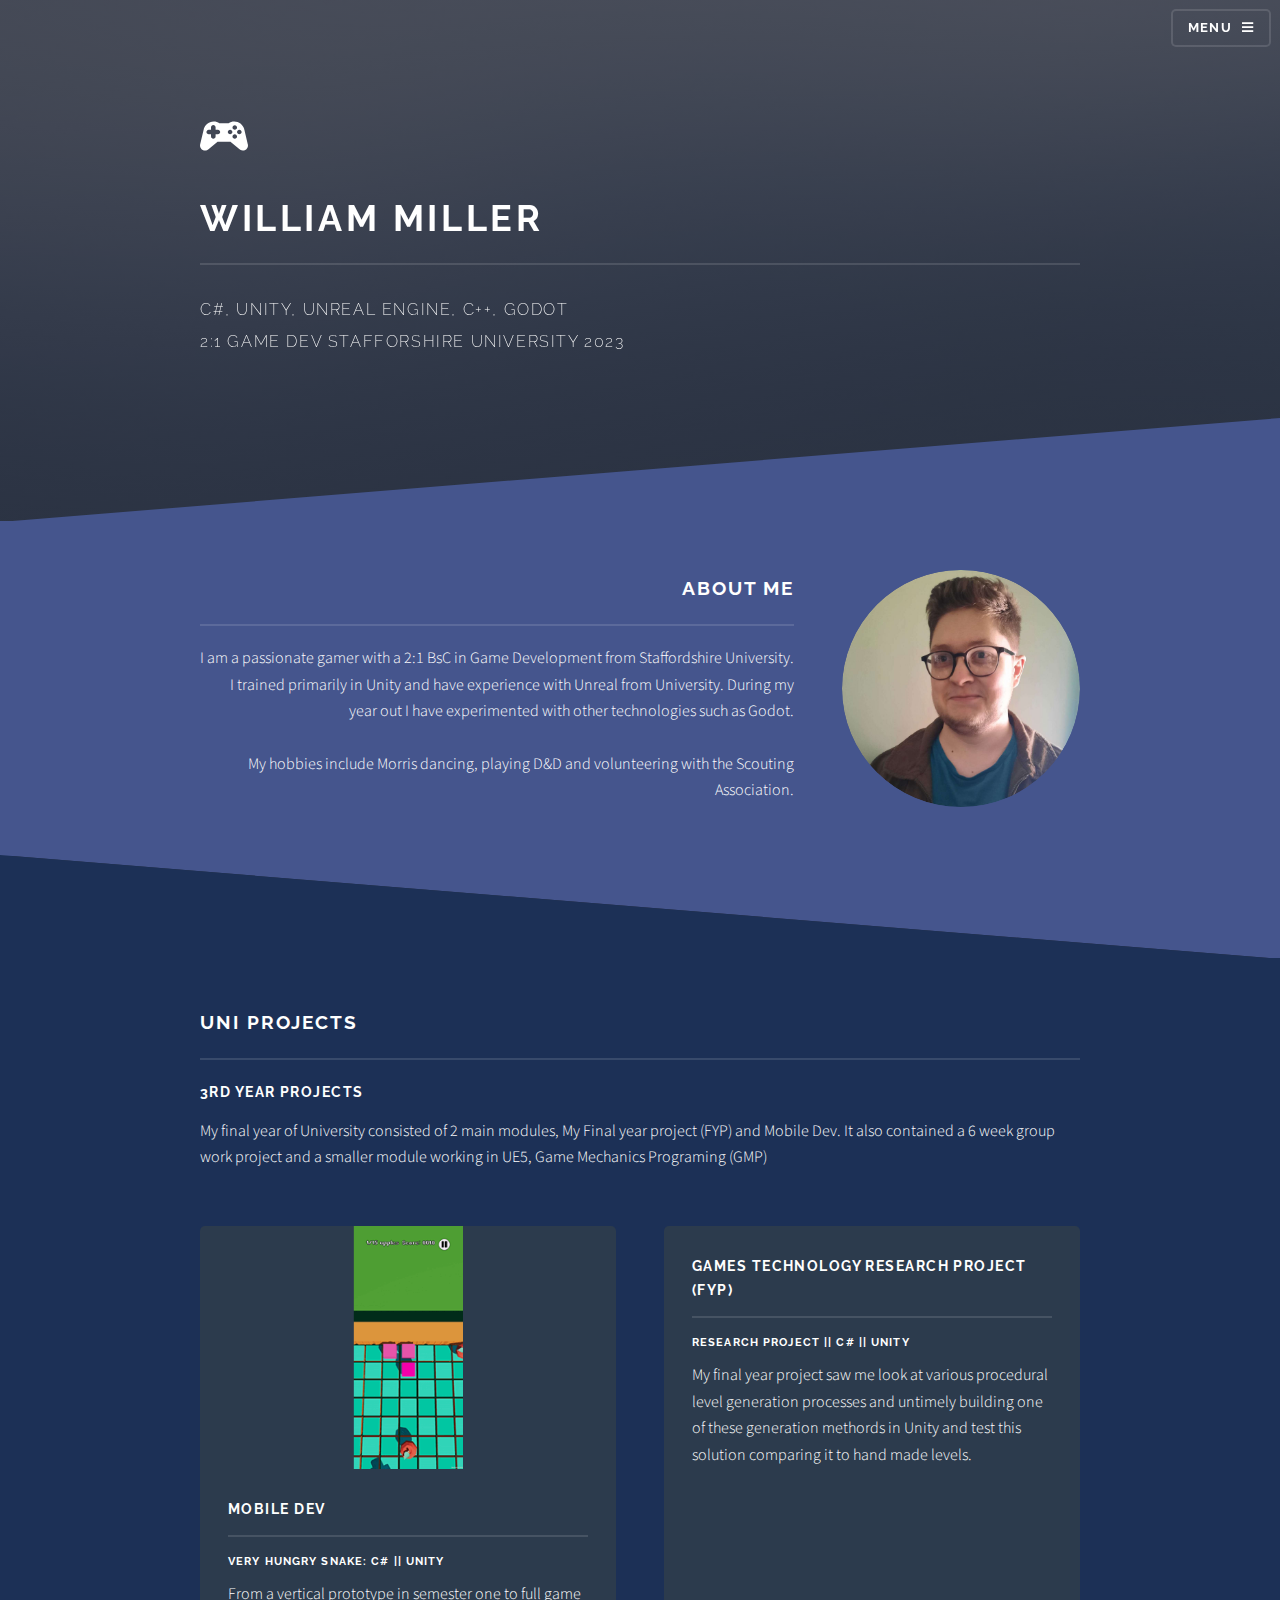
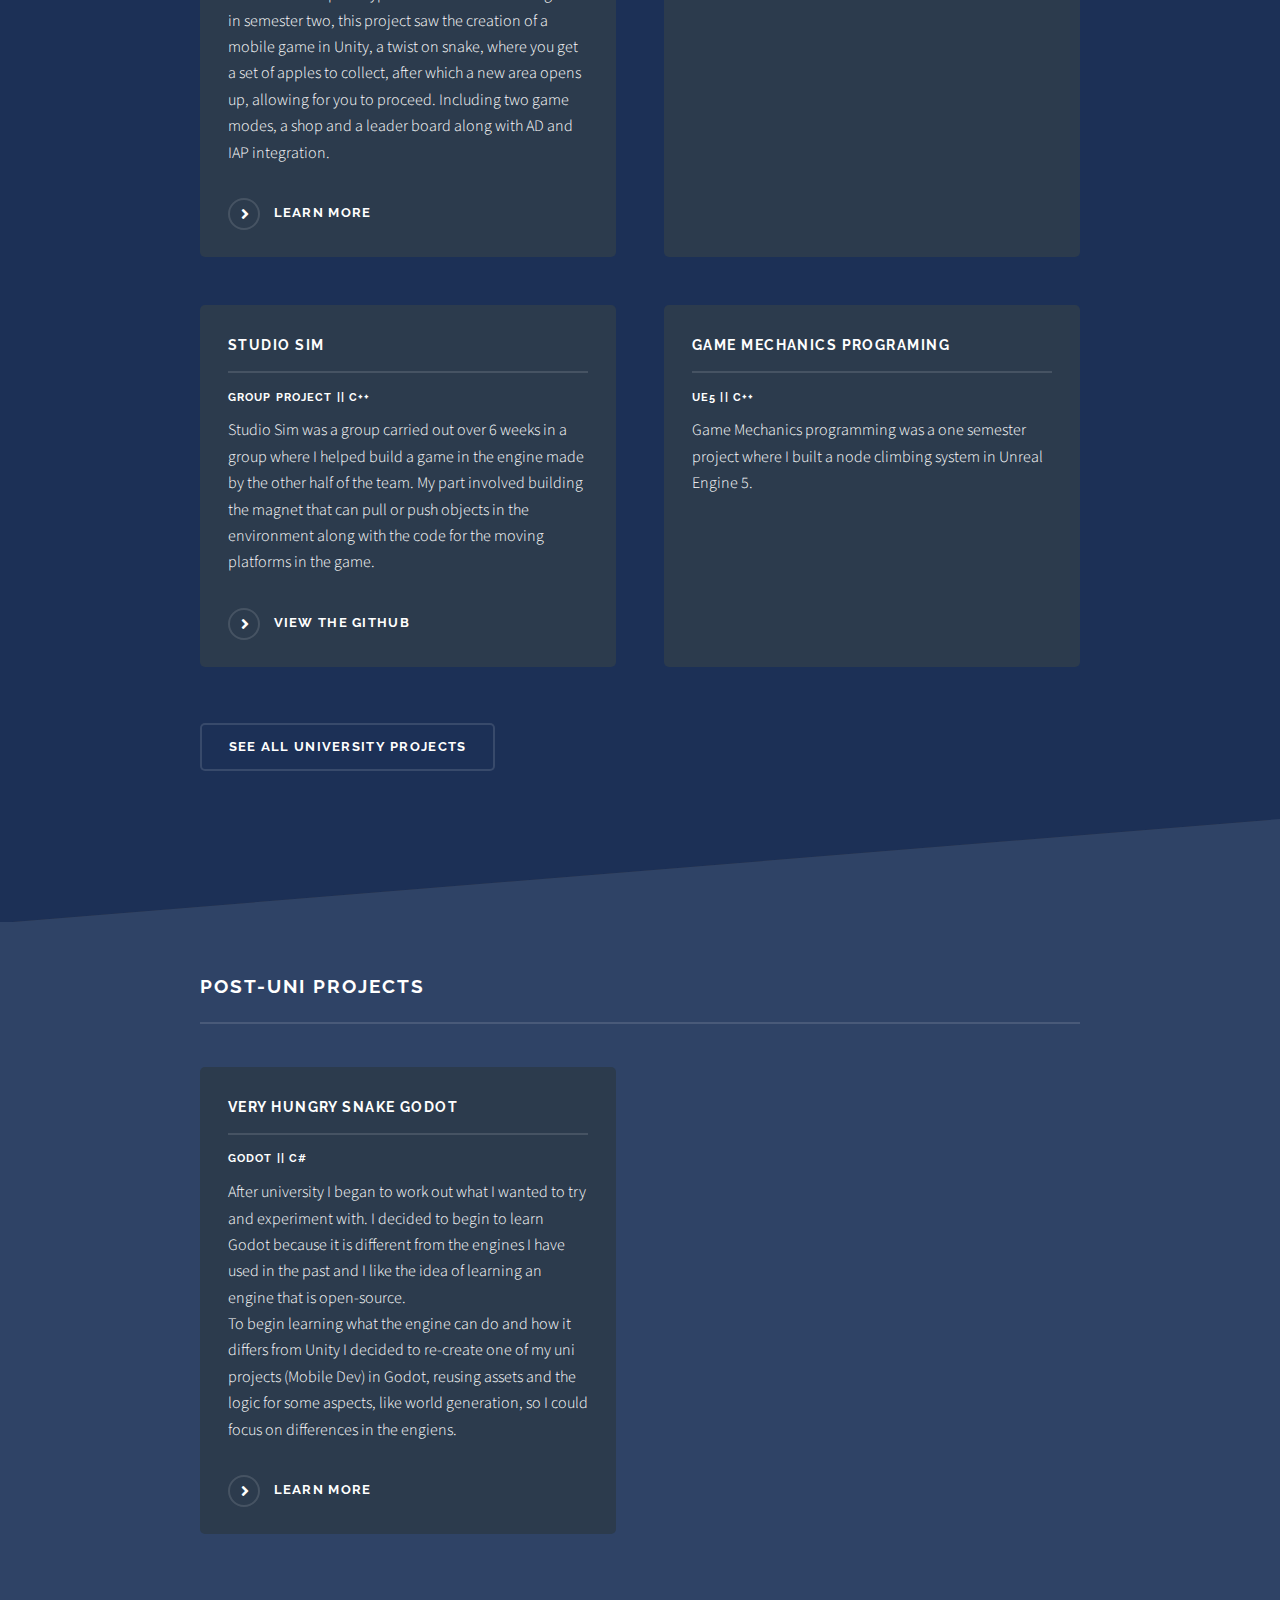
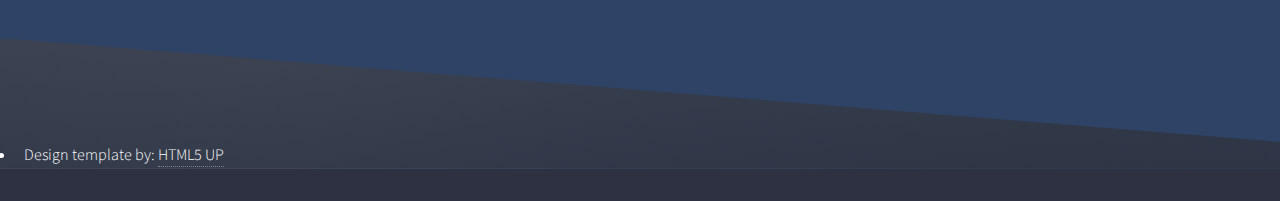
==== index.html @ 1e20605f "Update index.html" ====
<!DOCTYPE HTML>
<!--
	Solid State by HTML5 UP
	html5up.net | @ajlkn
	Free for personal and commercial use under the CCA 3.0 license (html5up.net/license)
-->
<html>
	<head>
		<title>William Miller</title>
		<meta charset="utf-8" />
		<meta name="viewport" content="width=device-width, initial-scale=1, user-scalable=no" />
		<link rel="stylesheet" href="assets/css/main.css" />
		<noscript><link rel="stylesheet" href="assets/css/noscript.css" /></noscript>
	</head>
	<body class="is-preload">

		<!-- Page Wrapper -->
			<div id="page-wrapper">

				<!-- Header -->
					<header id="header" class="alt">
						<h1><a href="index.html">William Miller</a></h1>
						<nav>
							<a href="#menu">Menu</a>
						</nav>
					</header>

				<!-- Menu -->
					<nav id="menu">
						<div class="inner">
							<h2>Menu</h2>
							<ul class="links">
								<li><a href="index.html">Home</a></li>
								<li><a href="UniProjects.html">Uni Projects</a></li>								
							</ul>
							<a href="#" class="close">Close</a>
						</div>
					</nav>

				<!-- Banner -->
					<section id="banner">
						<div class="inner">
							<div class="logo"><img src="images/controler.svg" alt="" /></i>
							</div>
							<h2>William Miller</h2>
							<p>C#, Unity, Unreal Engine, C++, Godot<br> 2:1 Game Dev Stafforshire University 2023 </p>
						</div>
					</section>

				<!-- Wrapper -->
					<section id="wrapper">

						<!-- One -->
							<section id="one" class="wrapper spotlight style2">
								<div class="inner">
									<a href="#" class="image"><img src="images/profile.jpg" alt="" /></a>
									<div class="content">
										<h2 class="major">About Me</h2>
										<p>I am a passionate gamer with a 2:1 BsC in Game Development from Staffordshire University. 
											I trained primarily in Unity and have experience with Unreal from University. 
											During my year out I have experimented with other technologies such as Godot. 
											<br><br> My hobbies include Morris dancing, playing D&D and volunteering with the Scouting Association.</p>
										<!-- <a href="#" class="special">Learn more</a> -->
									</div>
								</div>
							</section>
						<!--
						!-- Two --
						<section id="two" class="wrapper alt spotlight style2">
							<div class="inner">
								<a href="#" class="image"><img src="images/pic02.jpg" alt="" /></a>
								<div class="content">
									<h2 class="major">Tempus adipiscing</h2>
									<p>Lorem ipsum dolor sit amet, etiam lorem adipiscing elit. Cras turpis ante, nullam sit amet turpis non, sollicitudin posuere urna. Mauris id tellus arcu. Nunc vehicula id nulla dignissim dapibus. Nullam ultrices, neque et faucibus viverra, ex nulla cursus.</p>
									<a href="#" class="special">Learn more</a>
								</div>
							</div>
						</section>

					!-- Three --
						<section id="three" class="wrapper spotlight style3">
							<div class="inner">
								<a href="#" class="image"><img src="images/pic03.jpg" alt="" /></a>
								<div class="content">
									<h2 class="major">Nullam dignissim</h2>
									<p>Lorem ipsum dolor sit amet, etiam lorem adipiscing elit. Cras turpis ante, nullam sit amet turpis non, sollicitudin posuere urna. Mauris id tellus arcu. Nunc vehicula id nulla dignissim dapibus. Nullam ultrices, neque et faucibus viverra, ex nulla cursus.</p>
									<a href="#" class="special">Learn more</a>
								</div>
							</div>
						</section>
					-->
						<!-- Four -->
							<section id="four" class="wrapper alt style1">
								<div class="inner">
									<h2 class="major">Uni Projects</h2>
									<h3>3rd Year projects</h3>
									<p>My final year of University consisted of 2 main modules, My Final year project (FYP) and Mobile Dev. It also contained a 6 week group work project and 
										a smaller module working in UE5, Game Mechanics Programing (GMP)</p>
									<section class="features">
										<article>
											<!-- <a class="image"><img src="images/pic04.jpg" alt="" /></a> -->
											<a class="image"><img src="images/MobileDev/MobileDev3.gif" alt="" /></a>
											<h3 class="major">Mobile Dev</h3>
											<h4>Very Hungry Snake: C# || Unity</h4>
											<p>From a vertical prototype in semester one to full game in semester two, 
												this project saw the creation of a mobile game in Unity, a twist on snake, 
												where you get a set of apples to collect, after which a new area opens up, 
												allowing for you to proceed. Including two game modes, a shop and a leader board 
												along with AD and IAP integration.</p>
											<a href="MobileDev.html" class="special">Learn more</a>
										</article>
										<article>
											<a  class="image"><img src="images/FYP/FYP2.gif" alt="" /></a>
											<h3 class="major">Games Technology Research Project (FYP)</h3>
											<h4>Research project || C# || Unity</h4>
											<p>My final year project saw me look at various procedural level generation processes and untimely building one of these generation methords in Unity and 
												test this solution comparing it to hand made levels.</p>
											<!-- <a href="#" class="special">Learn more</a> -->
										</article>
										<article>
											<a href="https://github.com/StaffsStudioSim1/StudioSimProject" target="_blank" class="image"><img src="images/StudioSim/studiosim2.gif" alt="" /></a>
											<h3 class="major">Studio Sim</h3>
											<h4>Group Project || C++</h4>
											<p>Studio Sim was a group carried out over 6 weeks in a group where I helped build a game in 
												the engine made by the other half of the team. My part involved building the magnet that can 
												pull or push objects in the environment along with the code for the moving platforms in the game.</p>
											<!-- <a href="#" class="special">Learn more</a> -->
											<a href="https://github.com/StaffsStudioSim1/StudioSimProject" target="_blank" class="special">View the Github</a>
										</article>
										<article>
											<a class="image"><img src="images/GMP/GMPgif2.gif" alt="" /></a>
											<h3 class="major">Game Mechanics Programing</h3>
											<h4>UE5 || C++</h4>
											<p>Game Mechanics programming was a one semester project where I built a node climbing system in Unreal Engine 5.</p>
											<!-- <a href="#" class="special">Learn more</a> -->
										</article>
									</section>
									<ul class="actions">
										<li><a href="UniProjects.html" class="button">See All University Projects</a></li>
									</ul>
								</div>
							</section>
							<section id="four" class="wrapper style2">
								<div class="inner">
									<h2 class="major">Post-Uni Projects</h2>
									<!-- <p></p> -->
									<section class="features">
										<article>
											<!-- <a class="image"><img src="images/pic04.jpg" alt="" /></a> -->
											<a class="image"><img src="images/PostUni/GodotSnake2.gif" alt="" /></a>
											<h3 class="major">Very Hungry Snake Godot</h3>
											<h4>Godot || C#</h4>
											<p>After university I began to work out what I wanted to try and experiment with. 
												I decided to begin to learn Godot because it is different from the engines I have used in the 
												past and I like the idea of learning an engine that is open‑source.
												<br>
												To begin learning what the engine can do and how it differs from Unity I decided to re-create one of 
												my uni projects (Mobile Dev) in Godot, reusing assets and the logic for some aspects, like world generation, 
												so I could focus on differences in the engiens. 
												</p>
											<a href="GodotSnake.html" class="special">Learn more</a>
										</article>
										
									</section>
									<ul class="actions">
										<!-- <li><a href="UniProjects.html" class="button">See All University Projects</a></li> -->
									</ul>
								</div>
							</section>

					</section>
					<!-- Footer -->
					<section id="footer">
							<ul class="copyright">
								<li>Design template by: <a href="http://html5up.net">HTML5 UP</a></li>
							</ul>
						</div>
					</section>
			</div>

		<!-- Scripts -->
			<script src="assets/js/jquery.min.js"></script>
			<script src="assets/js/jquery.scrollex.min.js"></script>
			<script src="assets/js/browser.min.js"></script>
			<script src="assets/js/breakpoints.min.js"></script>
			<script src="assets/js/util.js"></script>
			<script src="assets/js/main.js"></script>

	</body>
</html>
---- assets/css/main.css ----
@import url(fontawesome-all.min.css);
@import url("https://fonts.googleapis.com/css?family=Raleway:200,700|Source+Sans+Pro:300,600,300italic,600italic");

/*
	Solid State by HTML5 UP
	html5up.net | @ajlkn
	Free for personal and commercial use under the CCA 3.0 license (html5up.net/license)
*/

html, body, div, span, applet, object,
iframe, h1, h2, h3, h4, h5, h6, p, blockquote,
pre, a, abbr, acronym, address, big, cite,
code, del, dfn, em, img, ins, kbd, q, s, samp,
small, strike, strong, sub, sup, tt, var, b,
u, i, center, dl, dt, dd, ol, ul, li, fieldset,
form, label, legend, table, caption, tbody,
tfoot, thead, tr, th, td, article, aside,
canvas, details, embed, figure, figcaption,
footer, header, hgroup, menu, nav, output, ruby,
section, summary, time, mark, audio, video {
	margin: 0;
	padding: 0;
	border: 0;
	font-size: 100%;
	font: inherit;
	vertical-align: baseline;}

article, aside, details, figcaption, figure,
footer, header, hgroup, menu, nav, section {
	display: block;}

body {
	line-height: 1;
}

ol, ul {
	list-style: none;
}

blockquote, q {
	quotes: none;
}

	blockquote:before, blockquote:after, q:before, q:after {
		content: '';
		content: none;
	}

table {
	border-collapse: collapse;
	border-spacing: 0;
}

body {
	-webkit-text-size-adjust: none;
}

mark {
	background-color: transparent;
	color: inherit;
}

input::-moz-focus-inner {
	border: 0;
	padding: 0;
}

input, select, textarea {
	-moz-appearance: none;
	-webkit-appearance: none;
	-ms-appearance: none;
	appearance: none;
}

/* Basic */

	@-ms-viewport {
		width: device-width;
	}

	body {
		-ms-overflow-style: scrollbar;
	}

	@media screen and (max-width: 480px) {

		html, body {
			min-width: 320px;
		}

	}

	html {
		box-sizing: border-box;
	}

	*, *:before, *:after {
		box-sizing: inherit;
	}

	body {
		background-color: #2e3141;
		background-image: linear-gradient(to top, rgba(46, 49, 65, 0.8), rgba(46, 49, 65, 0.8)), url("../../images/bg.jpg");
		background-size: auto,
 cover;
		background-attachment: fixed,
 fixed;
		background-position: center,
 center;
	}

		body.is-preload *, body.is-preload *:before, body.is-preload *:after {
			-moz-animation: none !important;
			-webkit-animation: none !important;
			-ms-animation: none !important;
			animation: none !important;
			-moz-transition: none !important;
			-webkit-transition: none !important;
			-ms-transition: none !important;
			transition: none !important;
		}

/* Type */

	body, input, select, textarea {
		color: #ffffff;
		font-family: "Source Sans Pro", Helvetica, sans-serif;
		font-size: 16.5pt;
		font-weight: 300;
		line-height: 1.65;
	}

		@media screen and (max-width: 1680px) {

			body, input, select, textarea {
				font-size: 13pt;
			}

		}

		@media screen and (max-width: 1280px) {

			body, input, select, textarea {
				font-size: 12pt;
			}

		}

		@media screen and (max-width: 980px) {

			body, input, select, textarea {
				font-size: 12pt;
			}

		}

		@media screen and (max-width: 736px) {

			body, input, select, textarea {
				font-size: 12pt;
			}

		}

		@media screen and (max-width: 480px) {

			body, input, select, textarea {
				font-size: 12pt;
			}

		}

	a {
		-moz-transition: color 0.2s ease-in-out, border-bottom-color 0.2s ease-in-out;
		-webkit-transition: color 0.2s ease-in-out, border-bottom-color 0.2s ease-in-out;
		-ms-transition: color 0.2s ease-in-out, border-bottom-color 0.2s ease-in-out;
		transition: color 0.2s ease-in-out, border-bottom-color 0.2s ease-in-out;
		border-bottom: dotted 1px rgba(255, 255, 255, 0.35);
		color: #ffffff;
		text-decoration: none;
	}

		a:hover {
			border-bottom-color: transparent;
			color: #ffffff !important;
		}

		a.special:not(.button) {
			text-decoration: none;
			border-bottom: 0;
			display: block;
			font-family: Raleway, Helvetica, sans-serif;
			font-size: 0.8em;
			font-weight: 700;
			letter-spacing: 0.1em;
			margin: 0 0 2em 0;
			text-transform: uppercase;
		}

			a.special:not(.button):before {
				-moz-osx-font-smoothing: grayscale;
				-webkit-font-smoothing: antialiased;
				display: inline-block;
				font-style: normal;
				font-variant: normal;
				text-rendering: auto;
				line-height: 1;
				text-transform: none !important;
				font-family: 'Font Awesome 5 Free';
				font-weight: 900;
			}

			a.special:not(.button):before {
				-moz-transition: background-color 0.2s ease-in-out;
				-webkit-transition: background-color 0.2s ease-in-out;
				-ms-transition: background-color 0.2s ease-in-out;
				transition: background-color 0.2s ease-in-out;
				border-radius: 100%;
				border: solid 2px rgba(255, 255, 255, 0.125);
				content: '\f105';
				display: inline-block;
				font-size: 1.25em;
				height: 2em;
				line-height: 1.75em;
				margin-right: 0.85em;
				text-align: center;
				text-indent: 0.15em;
				vertical-align: middle;
				width: 2em;
			}

			a.special:not(.button):hover:before {
				background-color: rgba(255, 255, 255, 0.025);
			}

			a.special:not(.button):active:before {
				background-color: rgba(255, 255, 255, 0.075);
			}

	strong, b {
		color: #ffffff;
		font-weight: 600;
	}

	em, i {
		font-style: italic;
	}

	p {
		margin: 0 0 2em 0;
	}

	h1, h2, h3, h4, h5, h6 {
		color: #ffffff;
		font-family: Raleway, Helvetica, sans-serif;
		font-weight: 700;
		letter-spacing: 0.1em;
		margin: 0 0 1em 0;
		text-transform: uppercase;
	}

		h1 a, h2 a, h3 a, h4 a, h5 a, h6 a {
			color: inherit;
			text-decoration: none;
			border-bottom: 0;
		}

		h1 span, h2 span, h3 span, h4 span, h5 span, h6 span {
			font-weight: 200;
		}

		h1.major, h2.major, h3.major, h4.major, h5.major, h6.major {
			padding-bottom: 1em;
			border-bottom: solid 2px rgba(255, 255, 255, 0.125);
		}

	h2 {
		font-size: 1.2em;
	}

	h3 {
		font-size: 0.9em;
	}

	h4 {
		font-size: 0.7em;
	}

	h5 {
		font-size: 0.7em;
	}

	h6 {
		font-size: 0.7em;
	}

	@media screen and (max-width: 736px) {

		h2 {
			font-size: 1em;
		}

		h3 {
			font-size: 0.8em;
		}

	}

	sub {
		font-size: 0.8em;
		position: relative;
		top: 0.5em;
	}

	sup {
		font-size: 0.8em;
		position: relative;
		top: -0.5em;
	}

	blockquote {
		border-left: solid 4px rgba(255, 255, 255, 0.125);
		font-style: italic;
		margin: 0 0 2em 0;
		padding: 0.5em 0 0.5em 2em;
	}

	code {
		background: rgba(255, 255, 255, 0.025);
		border-radius: 5px;
		border: solid 2px rgba(255, 255, 255, 0.125);
		font-family: "Courier New", monospace;
		font-size: 0.9em;
		margin: 0 0.25em;
		padding: 0.25em 0.65em;
	}

	pre {
		-webkit-overflow-scrolling: touch;
		font-family: "Courier New", monospace;
		font-size: 0.9em;
		margin: 0 0 2em 0;
	}

		pre code {
			display: block;
			line-height: 1.75em;
			padding: 1em 1.5em;
			overflow-x: auto;
		}

	hr {
		border: 0;
		border-bottom: solid 2px rgba(255, 255, 255, 0.125);
		margin: 2.5em 0;
	}

		hr.major {
			margin: 4em 0;
		}

	.align-left {
		text-align: left;
	}

	.align-center {
		text-align: center;
	}

	.align-right {
		text-align: right;
	}

/* Row */

	.row {
		display: flex;
		flex-wrap: wrap;
		box-sizing: border-box;
		align-items: stretch;
	}

		.row > * {
			box-sizing: border-box;
		}

		.row.gtr-uniform > * > :last-child {
			margin-bottom: 0;
		}

		.row.aln-left {
			justify-content: flex-start;
		}

		.row.aln-center {
			justify-content: center;
		}

		.row.aln-right {
			justify-content: flex-end;
		}

		.row.aln-top {
			align-items: flex-start;
		}

		.row.aln-middle {
			align-items: center;
		}

		.row.aln-bottom {
			align-items: flex-end;
		}

		.row > .imp {
			order: -1;
		}

		.row > .col-1 {
			width: 8.33333%;
		}

		.row > .off-1 {
			margin-left: 8.33333%;
		}

		.row > .col-2 {
			width: 16.66667%;
		}

		.row > .off-2 {
			margin-left: 16.66667%;
		}

		.row > .col-3 {
			width: 25%;
		}

		.row > .off-3 {
			margin-left: 25%;
		}

		.row > .col-4 {
			width: 33.33333%;
		}

		.row > .off-4 {
			margin-left: 33.33333%;
		}

		.row > .col-5 {
			width: 41.66667%;
		}

		.row > .off-5 {
			margin-left: 41.66667%;
		}

		.row > .col-6 {
			width: 50%;
		}

		.row > .off-6 {
			margin-left: 50%;
		}

		.row > .col-7 {
			width: 58.33333%;
		}

		.row > .off-7 {
			margin-left: 58.33333%;
		}

		.row > .col-8 {
			width: 66.66667%;
		}

		.row > .off-8 {
			margin-left: 66.66667%;
		}

		.row > .col-9 {
			width: 75%;
		}

		.row > .off-9 {
			margin-left: 75%;
		}

		.row > .col-10 {
			width: 83.33333%;
		}

		.row > .off-10 {
			margin-left: 83.33333%;
		}

		.row > .col-11 {
			width: 91.66667%;
		}

		.row > .off-11 {
			margin-left: 91.66667%;
		}

		.row > .col-12 {
			width: 100%;
		}

		.row > .off-12 {
			margin-left: 100%;
		}

		.row.gtr-0 {
			margin-top: 0;
			margin-left: 0em;
		}

			.row.gtr-0 > * {
				padding: 0 0 0 0em;
			}

			.row.gtr-0.gtr-uniform {
				margin-top: 0em;
			}

				.row.gtr-0.gtr-uniform > * {
					padding-top: 0em;
				}

		.row.gtr-25 {
			margin-top: 0;
			margin-left: -0.4375em;
		}

			.row.gtr-25 > * {
				padding: 0 0 0 0.4375em;
			}

			.row.gtr-25.gtr-uniform {
				margin-top: -0.4375em;
			}

				.row.gtr-25.gtr-uniform > * {
					padding-top: 0.4375em;
				}

		.row.gtr-50 {
			margin-top: 0;
			margin-left: -0.875em;
		}

			.row.gtr-50 > * {
				padding: 0 0 0 0.875em;
			}

			.row.gtr-50.gtr-uniform {
				margin-top: -0.875em;
			}

				.row.gtr-50.gtr-uniform > * {
					padding-top: 0.875em;
				}

		.row {
			margin-top: 0;
			margin-left: -1.75em;
		}

			.row > * {
				padding: 0 0 0 1.75em;
			}

			.row.gtr-uniform {
				margin-top: -1.75em;
			}

				.row.gtr-uniform > * {
					padding-top: 1.75em;
				}

		.row.gtr-150 {
			margin-top: 0;
			margin-left: -2.625em;
		}

			.row.gtr-150 > * {
				padding: 0 0 0 2.625em;
			}

			.row.gtr-150.gtr-uniform {
				margin-top: -2.625em;
			}

				.row.gtr-150.gtr-uniform > * {
					padding-top: 2.625em;
				}

		.row.gtr-200 {
			margin-top: 0;
			margin-left: -3.5em;
		}

			.row.gtr-200 > * {
				padding: 0 0 0 3.5em;
			}

			.row.gtr-200.gtr-uniform {
				margin-top: -3.5em;
			}

				.row.gtr-200.gtr-uniform > * {
					padding-top: 3.5em;
				}

		@media screen and (max-width: 1680px) {

			.row {
				display: flex;
				flex-wrap: wrap;
				box-sizing: border-box;
				align-items: stretch;
			}

				.row > * {
					box-sizing: border-box;
				}

				.row.gtr-uniform > * > :last-child {
					margin-bottom: 0;
				}

				.row.aln-left {
					justify-content: flex-start;
				}

				.row.aln-center {
					justify-content: center;
				}

				.row.aln-right {
					justify-content: flex-end;
				}

				.row.aln-top {
					align-items: flex-start;
				}

				.row.aln-middle {
					align-items: center;
				}

				.row.aln-bottom {
					align-items: flex-end;
				}

				.row > .imp-xlarge {
					order: -1;
				}

				.row > .col-1-xlarge {
					width: 8.33333%;
				}

				.row > .off-1-xlarge {
					margin-left: 8.33333%;
				}

				.row > .col-2-xlarge {
					width: 16.66667%;
				}

				.row > .off-2-xlarge {
					margin-left: 16.66667%;
				}

				.row > .col-3-xlarge {
					width: 25%;
				}

				.row > .off-3-xlarge {
					margin-left: 25%;
				}

				.row > .col-4-xlarge {
					width: 33.33333%;
				}

				.row > .off-4-xlarge {
					margin-left: 33.33333%;
				}

				.row > .col-5-xlarge {
					width: 41.66667%;
				}

				.row > .off-5-xlarge {
					margin-left: 41.66667%;
				}

				.row > .col-6-xlarge {
					width: 50%;
				}

				.row > .off-6-xlarge {
					margin-left: 50%;
				}

				.row > .col-7-xlarge {
					width: 58.33333%;
				}

				.row > .off-7-xlarge {
					margin-left: 58.33333%;
				}

				.row > .col-8-xlarge {
					width: 66.66667%;
				}

				.row > .off-8-xlarge {
					margin-left: 66.66667%;
				}

				.row > .col-9-xlarge {
					width: 75%;
				}

				.row > .off-9-xlarge {
					margin-left: 75%;
				}

				.row > .col-10-xlarge {
					width: 83.33333%;
				}

				.row > .off-10-xlarge {
					margin-left: 83.33333%;
				}

				.row > .col-11-xlarge {
					width: 91.66667%;
				}

				.row > .off-11-xlarge {
					margin-left: 91.66667%;
				}

				.row > .col-12-xlarge {
					width: 100%;
				}

				.row > .off-12-xlarge {
					margin-left: 100%;
				}

				.row.gtr-0 {
					margin-top: 0;
					margin-left: 0em;
				}

					.row.gtr-0 > * {
						padding: 0 0 0 0em;
					}

					.row.gtr-0.gtr-uniform {
						margin-top: 0em;
					}

						.row.gtr-0.gtr-uniform > * {
							padding-top: 0em;
						}

				.row.gtr-25 {
					margin-top: 0;
					margin-left: -0.4375em;
				}

					.row.gtr-25 > * {
						padding: 0 0 0 0.4375em;
					}

					.row.gtr-25.gtr-uniform {
						margin-top: -0.4375em;
					}

						.row.gtr-25.gtr-uniform > * {
							padding-top: 0.4375em;
						}

				.row.gtr-50 {
					margin-top: 0;
					margin-left: -0.875em;
				}

					.row.gtr-50 > * {
						padding: 0 0 0 0.875em;
					}

					.row.gtr-50.gtr-uniform {
						margin-top: -0.875em;
					}

						.row.gtr-50.gtr-uniform > * {
							padding-top: 0.875em;
						}

				.row {
					margin-top: 0;
					margin-left: -1.75em;
				}

					.row > * {
						padding: 0 0 0 1.75em;
					}

					.row.gtr-uniform {
						margin-top: -1.75em;
					}

						.row.gtr-uniform > * {
							padding-top: 1.75em;
						}

				.row.gtr-150 {
					margin-top: 0;
					margin-left: -2.625em;
				}

					.row.gtr-150 > * {
						padding: 0 0 0 2.625em;
					}

					.row.gtr-150.gtr-uniform {
						margin-top: -2.625em;
					}

						.row.gtr-150.gtr-uniform > * {
							padding-top: 2.625em;
						}

				.row.gtr-200 {
					margin-top: 0;
					margin-left: -3.5em;
				}

					.row.gtr-200 > * {
						padding: 0 0 0 3.5em;
					}

					.row.gtr-200.gtr-uniform {
						margin-top: -3.5em;
					}

						.row.gtr-200.gtr-uniform > * {
							padding-top: 3.5em;
						}

		}

		@media screen and (max-width: 1280px) {

			.row {
				display: flex;
				flex-wrap: wrap;
				box-sizing: border-box;
				align-items: stretch;
			}

				.row > * {
					box-sizing: border-box;
				}

				.row.gtr-uniform > * > :last-child {
					margin-bottom: 0;
				}

				.row.aln-left {
					justify-content: flex-start;
				}

				.row.aln-center {
					justify-content: center;
				}

				.row.aln-right {
					justify-content: flex-end;
				}

				.row.aln-top {
					align-items: flex-start;
				}

				.row.aln-middle {
					align-items: center;
				}

				.row.aln-bottom {
					align-items: flex-end;
				}

				.row > .imp-large {
					order: -1;
				}

				.row > .col-1-large {
					width: 8.33333%;
				}

				.row > .off-1-large {
					margin-left: 8.33333%;
				}

				.row > .col-2-large {
					width: 16.66667%;
				}

				.row > .off-2-large {
					margin-left: 16.66667%;
				}

				.row > .col-3-large {
					width: 25%;
				}

				.row > .off-3-large {
					margin-left: 25%;
				}

				.row > .col-4-large {
					width: 33.33333%;
				}

				.row > .off-4-large {
					margin-left: 33.33333%;
				}

				.row > .col-5-large {
					width: 41.66667%;
				}

				.row > .off-5-large {
					margin-left: 41.66667%;
				}

				.row > .col-6-large {
					width: 50%;
				}

				.row > .off-6-large {
					margin-left: 50%;
				}

				.row > .col-7-large {
					width: 58.33333%;
				}

				.row > .off-7-large {
					margin-left: 58.33333%;
				}

				.row > .col-8-large {
					width: 66.66667%;
				}

				.row > .off-8-large {
					margin-left: 66.66667%;
				}

				.row > .col-9-large {
					width: 75%;
				}

				.row > .off-9-large {
					margin-left: 75%;
				}

				.row > .col-10-large {
					width: 83.33333%;
				}

				.row > .off-10-large {
					margin-left: 83.33333%;
				}

				.row > .col-11-large {
					width: 91.66667%;
				}

				.row > .off-11-large {
					margin-left: 91.66667%;
				}

				.row > .col-12-large {
					width: 100%;
				}

				.row > .off-12-large {
					margin-left: 100%;
				}

				.row.gtr-0 {
					margin-top: 0;
					margin-left: 0em;
				}

					.row.gtr-0 > * {
						padding: 0 0 0 0em;
					}

					.row.gtr-0.gtr-uniform {
						margin-top: 0em;
					}

						.row.gtr-0.gtr-uniform > * {
							padding-top: 0em;
						}

				.row.gtr-25 {
					margin-top: 0;
					margin-left: -0.4375em;
				}

					.row.gtr-25 > * {
						padding: 0 0 0 0.4375em;
					}

					.row.gtr-25.gtr-uniform {
						margin-top: -0.4375em;
					}

						.row.gtr-25.gtr-uniform > * {
							padding-top: 0.4375em;
						}

				.row.gtr-50 {
					margin-top: 0;
					margin-left: -0.875em;
				}

					.row.gtr-50 > * {
						padding: 0 0 0 0.875em;
					}

					.row.gtr-50.gtr-uniform {
						margin-top: -0.875em;
					}

						.row.gtr-50.gtr-uniform > * {
							padding-top: 0.875em;
						}

				.row {
					margin-top: 0;
					margin-left: -1.75em;
				}

					.row > * {
						padding: 0 0 0 1.75em;
					}

					.row.gtr-uniform {
						margin-top: -1.75em;
					}

						.row.gtr-uniform > * {
							padding-top: 1.75em;
						}

				.row.gtr-150 {
					margin-top: 0;
					margin-left: -2.625em;
				}

					.row.gtr-150 > * {
						padding: 0 0 0 2.625em;
					}

					.row.gtr-150.gtr-uniform {
						margin-top: -2.625em;
					}

						.row.gtr-150.gtr-uniform > * {
							padding-top: 2.625em;
						}

				.row.gtr-200 {
					margin-top: 0;
					margin-left: -3.5em;
				}

					.row.gtr-200 > * {
						padding: 0 0 0 3.5em;
					}

					.row.gtr-200.gtr-uniform {
						margin-top: -3.5em;
					}

						.row.gtr-200.gtr-uniform > * {
							padding-top: 3.5em;
						}

		}

		@media screen and (max-width: 980px) {

			.row {
				display: flex;
				flex-wrap: wrap;
				box-sizing: border-box;
				align-items: stretch;
			}

				.row > * {
					box-sizing: border-box;
				}

				.row.gtr-uniform > * > :last-child {
					margin-bottom: 0;
				}

				.row.aln-left {
					justify-content: flex-start;
				}

				.row.aln-center {
					justify-content: center;
				}

				.row.aln-right {
					justify-content: flex-end;
				}

				.row.aln-top {
					align-items: flex-start;
				}

				.row.aln-middle {
					align-items: center;
				}

				.row.aln-bottom {
					align-items: flex-end;
				}

				.row > .imp-medium {
					order: -1;
				}

				.row > .col-1-medium {
					width: 8.33333%;
				}

				.row > .off-1-medium {
					margin-left: 8.33333%;
				}

				.row > .col-2-medium {
					width: 16.66667%;
				}

				.row > .off-2-medium {
					margin-left: 16.66667%;
				}

				.row > .col-3-medium {
					width: 25%;
				}

				.row > .off-3-medium {
					margin-left: 25%;
				}

				.row > .col-4-medium {
					width: 33.33333%;
				}

				.row > .off-4-medium {
					margin-left: 33.33333%;
				}

				.row > .col-5-medium {
					width: 41.66667%;
				}

				.row > .off-5-medium {
					margin-left: 41.66667%;
				}

				.row > .col-6-medium {
					width: 50%;
				}

				.row > .off-6-medium {
					margin-left: 50%;
				}

				.row > .col-7-medium {
					width: 58.33333%;
				}

				.row > .off-7-medium {
					margin-left: 58.33333%;
				}

				.row > .col-8-medium {
					width: 66.66667%;
				}

				.row > .off-8-medium {
					margin-left: 66.66667%;
				}

				.row > .col-9-medium {
					width: 75%;
				}

				.row > .off-9-medium {
					margin-left: 75%;
				}

				.row > .col-10-medium {
					width: 83.33333%;
				}

				.row > .off-10-medium {
					margin-left: 83.33333%;
				}

				.row > .col-11-medium {
					width: 91.66667%;
				}

				.row > .off-11-medium {
					margin-left: 91.66667%;
				}

				.row > .col-12-medium {
					width: 100%;
				}

				.row > .off-12-medium {
					margin-left: 100%;
				}

				.row.gtr-0 {
					margin-top: 0;
					margin-left: 0em;
				}

					.row.gtr-0 > * {
						padding: 0 0 0 0em;
					}

					.row.gtr-0.gtr-uniform {
						margin-top: 0em;
					}

						.row.gtr-0.gtr-uniform > * {
							padding-top: 0em;
						}

				.row.gtr-25 {
					margin-top: 0;
					margin-left: -0.4375em;
				}

					.row.gtr-25 > * {
						padding: 0 0 0 0.4375em;
					}

					.row.gtr-25.gtr-uniform {
						margin-top: -0.4375em;
					}

						.row.gtr-25.gtr-uniform > * {
							padding-top: 0.4375em;
						}

				.row.gtr-50 {
					margin-top: 0;
					margin-left: -0.875em;
				}

					.row.gtr-50 > * {
						padding: 0 0 0 0.875em;
					}

					.row.gtr-50.gtr-uniform {
						margin-top: -0.875em;
					}

						.row.gtr-50.gtr-uniform > * {
							padding-top: 0.875em;
						}

				.row {
					margin-top: 0;
					margin-left: -1.75em;
				}

					.row > * {
						padding: 0 0 0 1.75em;
					}

					.row.gtr-uniform {
						margin-top: -1.75em;
					}

						.row.gtr-uniform > * {
							padding-top: 1.75em;
						}

				.row.gtr-150 {
					margin-top: 0;
					margin-left: -2.625em;
				}

					.row.gtr-150 > * {
						padding: 0 0 0 2.625em;
					}

					.row.gtr-150.gtr-uniform {
						margin-top: -2.625em;
					}

						.row.gtr-150.gtr-uniform > * {
							padding-top: 2.625em;
						}

				.row.gtr-200 {
					margin-top: 0;
					margin-left: -3.5em;
				}

					.row.gtr-200 > * {
						padding: 0 0 0 3.5em;
					}

					.row.gtr-200.gtr-uniform {
						margin-top: -3.5em;
					}

						.row.gtr-200.gtr-uniform > * {
							padding-top: 3.5em;
						}

		}

		@media screen and (max-width: 736px) {

			.row {
				display: flex;
				flex-wrap: wrap;
				box-sizing: border-box;
				align-items: stretch;
			}

				.row > * {
					box-sizing: border-box;
				}

				.row.gtr-uniform > * > :last-child {
					margin-bottom: 0;
				}

				.row.aln-left {
					justify-content: flex-start;
				}

				.row.aln-center {
					justify-content: center;
				}

				.row.aln-right {
					justify-content: flex-end;
				}

				.row.aln-top {
					align-items: flex-start;
				}

				.row.aln-middle {
					align-items: center;
				}

				.row.aln-bottom {
					align-items: flex-end;
				}

				.row > .imp-small {
					order: -1;
				}

				.row > .col-1-small {
					width: 8.33333%;
				}

				.row > .off-1-small {
					margin-left: 8.33333%;
				}

				.row > .col-2-small {
					width: 16.66667%;
				}

				.row > .off-2-small {
					margin-left: 16.66667%;
				}

				.row > .col-3-small {
					width: 25%;
				}

				.row > .off-3-small {
					margin-left: 25%;
				}

				.row > .col-4-small {
					width: 33.33333%;
				}

				.row > .off-4-small {
					margin-left: 33.33333%;
				}

				.row > .col-5-small {
					width: 41.66667%;
				}

				.row > .off-5-small {
					margin-left: 41.66667%;
				}

				.row > .col-6-small {
					width: 50%;
				}

				.row > .off-6-small {
					margin-left: 50%;
				}

				.row > .col-7-small {
					width: 58.33333%;
				}

				.row > .off-7-small {
					margin-left: 58.33333%;
				}

				.row > .col-8-small {
					width: 66.66667%;
				}

				.row > .off-8-small {
					margin-left: 66.66667%;
				}

				.row > .col-9-small {
					width: 75%;
				}

				.row > .off-9-small {
					margin-left: 75%;
				}

				.row > .col-10-small {
					width: 83.33333%;
				}

				.row > .off-10-small {
					margin-left: 83.33333%;
				}

				.row > .col-11-small {
					width: 91.66667%;
				}

				.row > .off-11-small {
					margin-left: 91.66667%;
				}

				.row > .col-12-small {
					width: 100%;
				}

				.row > .off-12-small {
					margin-left: 100%;
				}

				.row.gtr-0 {
					margin-top: 0;
					margin-left: 0em;
				}

					.row.gtr-0 > * {
						padding: 0 0 0 0em;
					}

					.row.gtr-0.gtr-uniform {
						margin-top: 0em;
					}

						.row.gtr-0.gtr-uniform > * {
							padding-top: 0em;
						}

				.row.gtr-25 {
					margin-top: 0;
					margin-left: -0.3125em;
				}

					.row.gtr-25 > * {
						padding: 0 0 0 0.3125em;
					}

					.row.gtr-25.gtr-uniform {
						margin-top: -0.3125em;
					}

						.row.gtr-25.gtr-uniform > * {
							padding-top: 0.3125em;
						}

				.row.gtr-50 {
					margin-top: 0;
					margin-left: -0.625em;
				}

					.row.gtr-50 > * {
						padding: 0 0 0 0.625em;
					}

					.row.gtr-50.gtr-uniform {
						margin-top: -0.625em;
					}

						.row.gtr-50.gtr-uniform > * {
							padding-top: 0.625em;
						}

				.row {
					margin-top: 0;
					margin-left: -1.25em;
				}

					.row > * {
						padding: 0 0 0 1.25em;
					}

					.row.gtr-uniform {
						margin-top: -1.25em;
					}

						.row.gtr-uniform > * {
							padding-top: 1.25em;
						}

				.row.gtr-150 {
					margin-top: 0;
					margin-left: -1.875em;
				}

					.row.gtr-150 > * {
						padding: 0 0 0 1.875em;
					}

					.row.gtr-150.gtr-uniform {
						margin-top: -1.875em;
					}

						.row.gtr-150.gtr-uniform > * {
							padding-top: 1.875em;
						}

				.row.gtr-200 {
					margin-top: 0;
					margin-left: -2.5em;
				}

					.row.gtr-200 > * {
						padding: 0 0 0 2.5em;
					}

					.row.gtr-200.gtr-uniform {
						margin-top: -2.5em;
					}

						.row.gtr-200.gtr-uniform > * {
							padding-top: 2.5em;
						}

		}

		@media screen and (max-width: 480px) {

			.row {
				display: flex;
				flex-wrap: wrap;
				box-sizing: border-box;
				align-items: stretch;
			}

				.row > * {
					box-sizing: border-box;
				}

				.row.gtr-uniform > * > :last-child {
					margin-bottom: 0;
				}

				.row.aln-left {
					justify-content: flex-start;
				}

				.row.aln-center {
					justify-content: center;
				}

				.row.aln-right {
					justify-content: flex-end;
				}

				.row.aln-top {
					align-items: flex-start;
				}

				.row.aln-middle {
					align-items: center;
				}

				.row.aln-bottom {
					align-items: flex-end;
				}

				.row > .imp-xsmall {
					order: -1;
				}

				.row > .col-1-xsmall {
					width: 8.33333%;
				}

				.row > .off-1-xsmall {
					margin-left: 8.33333%;
				}

				.row > .col-2-xsmall {
					width: 16.66667%;
				}

				.row > .off-2-xsmall {
					margin-left: 16.66667%;
				}

				.row > .col-3-xsmall {
					width: 25%;
				}

				.row > .off-3-xsmall {
					margin-left: 25%;
				}

				.row > .col-4-xsmall {
					width: 33.33333%;
				}

				.row > .off-4-xsmall {
					margin-left: 33.33333%;
				}

				.row > .col-5-xsmall {
					width: 41.66667%;
				}

				.row > .off-5-xsmall {
					margin-left: 41.66667%;
				}

				.row > .col-6-xsmall {
					width: 50%;
				}

				.row > .off-6-xsmall {
					margin-left: 50%;
				}

				.row > .col-7-xsmall {
					width: 58.33333%;
				}

				.row > .off-7-xsmall {
					margin-left: 58.33333%;
				}

				.row > .col-8-xsmall {
					width: 66.66667%;
				}

				.row > .off-8-xsmall {
					margin-left: 66.66667%;
				}

				.row > .col-9-xsmall {
					width: 75%;
				}

				.row > .off-9-xsmall {
					margin-left: 75%;
				}

				.row > .col-10-xsmall {
					width: 83.33333%;
				}

				.row > .off-10-xsmall {
					margin-left: 83.33333%;
				}

				.row > .col-11-xsmall {
					width: 91.66667%;
				}

				.row > .off-11-xsmall {
					margin-left: 91.66667%;
				}

				.row > .col-12-xsmall {
					width: 100%;
				}

				.row > .off-12-xsmall {
					margin-left: 100%;
				}

				.row.gtr-0 {
					margin-top: 0;
					margin-left: 0em;
				}

					.row.gtr-0 > * {
						padding: 0 0 0 0em;
					}

					.row.gtr-0.gtr-uniform {
						margin-top: 0em;
					}

						.row.gtr-0.gtr-uniform > * {
							padding-top: 0em;
						}

				.row.gtr-25 {
					margin-top: 0;
					margin-left: -0.3125em;
				}

					.row.gtr-25 > * {
						padding: 0 0 0 0.3125em;
					}

					.row.gtr-25.gtr-uniform {
						margin-top: -0.3125em;
					}

						.row.gtr-25.gtr-uniform > * {
							padding-top: 0.3125em;
						}

				.row.gtr-50 {
					margin-top: 0;
					margin-left: -0.625em;
				}

					.row.gtr-50 > * {
						padding: 0 0 0 0.625em;
					}

					.row.gtr-50.gtr-uniform {
						margin-top: -0.625em;
					}

						.row.gtr-50.gtr-uniform > * {
							padding-top: 0.625em;
						}

				.row {
					margin-top: 0;
					margin-left: -1.25em;
				}

					.row > * {
						padding: 0 0 0 1.25em;
					}

					.row.gtr-uniform {
						margin-top: -1.25em;
					}

						.row.gtr-uniform > * {
							padding-top: 1.25em;
						}

				.row.gtr-150 {
					margin-top: 0;
					margin-left: -1.875em;
				}

					.row.gtr-150 > * {
						padding: 0 0 0 1.875em;
					}

					.row.gtr-150.gtr-uniform {
						margin-top: -1.875em;
					}

						.row.gtr-150.gtr-uniform > * {
							padding-top: 1.875em;
						}

				.row.gtr-200 {
					margin-top: 0;
					margin-left: -2.5em;
				}

					.row.gtr-200 > * {
						padding: 0 0 0 2.5em;
					}

					.row.gtr-200.gtr-uniform {
						margin-top: -2.5em;
					}

						.row.gtr-200.gtr-uniform > * {
							padding-top: 2.5em;
						}

		}

		@media screen and (max-width: 360px) {

			.row {
				display: flex;
				flex-wrap: wrap;
				box-sizing: border-box;
				align-items: stretch;
			}

				.row > * {
					box-sizing: border-box;
				}

				.row.gtr-uniform > * > :last-child {
					margin-bottom: 0;
				}

				.row.aln-left {
					justify-content: flex-start;
				}

				.row.aln-center {
					justify-content: center;
				}

				.row.aln-right {
					justify-content: flex-end;
				}

				.row.aln-top {
					align-items: flex-start;
				}

				.row.aln-middle {
					align-items: center;
				}

				.row.aln-bottom {
					align-items: flex-end;
				}

				.row > .imp-xxsmall {
					order: -1;
				}

				.row > .col-1-xxsmall {
					width: 8.33333%;
				}

				.row > .off-1-xxsmall {
					margin-left: 8.33333%;
				}

				.row > .col-2-xxsmall {
					width: 16.66667%;
				}

				.row > .off-2-xxsmall {
					margin-left: 16.66667%;
				}

				.row > .col-3-xxsmall {
					width: 25%;
				}

				.row > .off-3-xxsmall {
					margin-left: 25%;
				}

				.row > .col-4-xxsmall {
					width: 33.33333%;
				}

				.row > .off-4-xxsmall {
					margin-left: 33.33333%;
				}

				.row > .col-5-xxsmall {
					width: 41.66667%;
				}

				.row > .off-5-xxsmall {
					margin-left: 41.66667%;
				}

				.row > .col-6-xxsmall {
					width: 50%;
				}

				.row > .off-6-xxsmall {
					margin-left: 50%;
				}

				.row > .col-7-xxsmall {
					width: 58.33333%;
				}

				.row > .off-7-xxsmall {
					margin-left: 58.33333%;
				}

				.row > .col-8-xxsmall {
					width: 66.66667%;
				}

				.row > .off-8-xxsmall {
					margin-left: 66.66667%;
				}

				.row > .col-9-xxsmall {
					width: 75%;
				}

				.row > .off-9-xxsmall {
					margin-left: 75%;
				}

				.row > .col-10-xxsmall {
					width: 83.33333%;
				}

				.row > .off-10-xxsmall {
					margin-left: 83.33333%;
				}

				.row > .col-11-xxsmall {
					width: 91.66667%;
				}

				.row > .off-11-xxsmall {
					margin-left: 91.66667%;
				}

				.row > .col-12-xxsmall {
					width: 100%;
				}

				.row > .off-12-xxsmall {
					margin-left: 100%;
				}

				.row.gtr-0 {
					margin-top: 0;
					margin-left: 0em;
				}

					.row.gtr-0 > * {
						padding: 0 0 0 0em;
					}

					.row.gtr-0.gtr-uniform {
						margin-top: 0em;
					}

						.row.gtr-0.gtr-uniform > * {
							padding-top: 0em;
						}

				.row.gtr-25 {
					margin-top: 0;
					margin-left: -0.3125em;
				}

					.row.gtr-25 > * {
						padding: 0 0 0 0.3125em;
					}

					.row.gtr-25.gtr-uniform {
						margin-top: -0.3125em;
					}

						.row.gtr-25.gtr-uniform > * {
							padding-top: 0.3125em;
						}

				.row.gtr-50 {
					margin-top: 0;
					margin-left: -0.625em;
				}

					.row.gtr-50 > * {
						padding: 0 0 0 0.625em;
					}

					.row.gtr-50.gtr-uniform {
						margin-top: -0.625em;
					}

						.row.gtr-50.gtr-uniform > * {
							padding-top: 0.625em;
						}

				.row {
					margin-top: 0;
					margin-left: -1.25em;
				}

					.row > * {
						padding: 0 0 0 1.25em;
					}

					.row.gtr-uniform {
						margin-top: -1.25em;
					}

						.row.gtr-uniform > * {
							padding-top: 1.25em;
						}

				.row.gtr-150 {
					margin-top: 0;
					margin-left: -1.875em;
				}

					.row.gtr-150 > * {
						padding: 0 0 0 1.875em;
					}

					.row.gtr-150.gtr-uniform {
						margin-top: -1.875em;
					}

						.row.gtr-150.gtr-uniform > * {
							padding-top: 1.875em;
						}

				.row.gtr-200 {
					margin-top: 0;
					margin-left: -2.5em;
				}

					.row.gtr-200 > * {
						padding: 0 0 0 2.5em;
					}

					.row.gtr-200.gtr-uniform {
						margin-top: -2.5em;
					}

						.row.gtr-200.gtr-uniform > * {
							padding-top: 2.5em;
						}

		}

/* Section/Article */

	section.special, article.special {
		text-align: center;
	}

/* Form */

	form {
		margin: 0 0 2em 0;
	}

		form > :last-child {
			margin-bottom: 0;
		}

		form > .fields {
			display: -moz-flex;
			display: -webkit-flex;
			display: -ms-flex;
			display: flex;
			-moz-flex-wrap: wrap;
			-webkit-flex-wrap: wrap;
			-ms-flex-wrap: wrap;
			flex-wrap: wrap;
			width: calc(100% + 3em);
			margin: -1.5em 0 2em -1.5em;
		}

			form > .fields > .field {
				-moz-flex-grow: 0;
				-webkit-flex-grow: 0;
				-ms-flex-grow: 0;
				flex-grow: 0;
				-moz-flex-shrink: 0;
				-webkit-flex-shrink: 0;
				-ms-flex-shrink: 0;
				flex-shrink: 0;
				padding: 1.5em 0 0 1.5em;
				width: calc(100% - 1.5em);
			}

				form > .fields > .field.half {
					width: calc(50% - 0.75em);
				}

				form > .fields > .field.third {
					width: calc(100%/3 - 0.5em);
				}

				form > .fields > .field.quarter {
					width: calc(25% - 0.375em);
				}

		@media screen and (max-width: 480px) {

			form > .fields {
				width: calc(100% + 3em);
				margin: -1.5em 0 2em -1.5em;
			}

				form > .fields > .field {
					padding: 1.5em 0 0 1.5em;
					width: calc(100% - 1.5em);
				}

					form > .fields > .field.half {
						width: calc(100% - 1.5em);
					}

					form > .fields > .field.third {
						width: calc(100% - 1.5em);
					}

					form > .fields > .field.quarter {
						width: calc(100% - 1.5em);
					}

		}

	label {
		color: #ffffff;
		display: block;
		font-family: Raleway, Helvetica, sans-serif;
		font-size: 0.8em;
		font-weight: 700;
		letter-spacing: 0.1em;
		margin: 0 0 0.7em 0;
		text-transform: uppercase;
	}

	input[type="text"],
	input[type="password"],
	input[type="email"],
	input[type="tel"],
	select,
	textarea {
		-moz-appearance: none;
		-webkit-appearance: none;
		-ms-appearance: none;
		appearance: none;
		background: rgba(255, 255, 255, 0.025);
		border-radius: 5px;
		border: none;
		border: solid 2px rgba(255, 255, 255, 0.125);
		color: inherit;
		display: block;
		outline: 0;
		padding: 0 1em;
		text-decoration: none;
		width: 100%;
	}

		input[type="text"]:invalid,
		input[type="password"]:invalid,
		input[type="email"]:invalid,
		input[type="tel"]:invalid,
		select:invalid,
		textarea:invalid {
			box-shadow: none;
		}

		input[type="text"]:focus,
		input[type="password"]:focus,
		input[type="email"]:focus,
		input[type="tel"]:focus,
		select:focus,
		textarea:focus {
			border-color: #5b6ba6;
		}

	select {
		background-image: url("data:image/svg+xml;charset=utf8,%3Csvg xmlns='http://www.w3.org/2000/svg' width='40' height='40' preserveAspectRatio='none' viewBox='0 0 40 40'%3E%3Cpath d='M9.4,12.3l10.4,10.4l10.4-10.4c0.2-0.2,0.5-0.4,0.9-0.4c0.3,0,0.6,0.1,0.9,0.4l3.3,3.3c0.2,0.2,0.4,0.5,0.4,0.9 c0,0.4-0.1,0.6-0.4,0.9L20.7,31.9c-0.2,0.2-0.5,0.4-0.9,0.4c-0.3,0-0.6-0.1-0.9-0.4L4.3,17.3c-0.2-0.2-0.4-0.5-0.4-0.9 c0-0.4,0.1-0.6,0.4-0.9l3.3-3.3c0.2-0.2,0.5-0.4,0.9-0.4S9.1,12.1,9.4,12.3z' fill='rgba(255, 255, 255, 0.125)' /%3E%3C/svg%3E");
		background-size: 1.25rem;
		background-repeat: no-repeat;
		background-position: calc(100% - 1rem) center;
		height: 2.75em;
		padding-right: 2.75em;
		text-overflow: ellipsis;
	}

		select option {
			color: #ffffff;
			background: #2e3141;
		}

		select:focus::-ms-value {
			background-color: transparent;
		}

		select::-ms-expand {
			display: none;
		}

	input[type="text"],
	input[type="password"],
	input[type="email"],
	select {
		height: 2.75em;
	}

	textarea {
		padding: 0.75em 1em;
	}

	input[type="checkbox"],
	input[type="radio"] {
		-moz-appearance: none;
		-webkit-appearance: none;
		-ms-appearance: none;
		appearance: none;
		display: block;
		float: left;
		margin-right: -2em;
		opacity: 0;
		width: 1em;
		z-index: -1;
	}

		input[type="checkbox"] + label,
		input[type="radio"] + label {
			text-decoration: none;
			color: #ffffff;
			cursor: pointer;
			display: inline-block;
			font-size: 1em;
			font-family: "Source Sans Pro", Helvetica, sans-serif;
			text-transform: none;
			letter-spacing: 0;
			font-weight: 300;
			padding-left: 2.4em;
			padding-right: 0.75em;
			position: relative;
		}

			input[type="checkbox"] + label:before,
			input[type="radio"] + label:before {
				-moz-osx-font-smoothing: grayscale;
				-webkit-font-smoothing: antialiased;
				display: inline-block;
				font-style: normal;
				font-variant: normal;
				text-rendering: auto;
				line-height: 1;
				text-transform: none !important;
				font-family: 'Font Awesome 5 Free';
				font-weight: 900;
			}

			input[type="checkbox"] + label:before,
			input[type="radio"] + label:before {
				background: rgba(255, 255, 255, 0.025);
				border-radius: 5px;
				border: solid 2px rgba(255, 255, 255, 0.125);
				content: '';
				display: inline-block;
				font-size: 0.8em;
				height: 2.0625em;
				left: 0;
				line-height: 2.0625em;
				position: absolute;
				text-align: center;
				top: 0;
				width: 2.0625em;
			}

		input[type="checkbox"]:checked + label:before,
		input[type="radio"]:checked + label:before {
			background: #ffffff;
			border-color: #ffffff;
			content: '\f00c';
			color: #2e3141;
		}

		input[type="checkbox"]:focus + label:before,
		input[type="radio"]:focus + label:before {
			border-color: #4c5c96;
		}

	input[type="checkbox"] + label:before {
		border-radius: 5px;
	}

	input[type="radio"] + label:before {
		border-radius: 100%;
	}

	::-webkit-input-placeholder {
		color: rgba(255, 255, 255, 0.35) !important;
		opacity: 1.0;
	}

	:-moz-placeholder {
		color: rgba(255, 255, 255, 0.35) !important;
		opacity: 1.0;
	}

	::-moz-placeholder {
		color: rgba(255, 255, 255, 0.35) !important;
		opacity: 1.0;
	}

	:-ms-input-placeholder {
		color: rgba(255, 255, 255, 0.35) !important;
		opacity: 1.0;
	}

/* Box */

	.box {
		border-radius: 5px;
		border: solid 2px rgba(255, 255, 255, 0.125);
		margin-bottom: 2em;
		padding: 1.5em;
	}

		.box > :last-child,
		.box > :last-child > :last-child,
		.box > :last-child > :last-child > :last-child {
			margin-bottom: 0;
		}

		.box.alt {
			border: 0;
			border-radius: 0;
			padding: 0;
		}

/* Icon */

	.icon {
		text-decoration: none;
		border-bottom: none;
		position: relative;
	}

		.icon:before {
			-moz-osx-font-smoothing: grayscale;
			-webkit-font-smoothing: antialiased;
			display: inline-block;
			font-style: normal;
			font-variant: normal;
			text-rendering: auto;
			line-height: 1;
			text-transform: none !important;
			font-family: 'Font Awesome 5 Free';
			font-weight: 400;
		}

		.icon > .label {
			display: none;
		}

		.icon:before {
			line-height: inherit;
		}

		.icon.solid:before {
			font-weight: 900;
		}

		.icon.brands:before {
			font-family: 'Font Awesome 5 Brands';
		}

/* Image */

	.image {
		border-radius: 5px;
		border: 0;
		display: inline-block;
		position: relative;
	}

		.image img {
			border-radius: 5px;
			display: block;
		}

		.image.left, .image.right {
			max-width: 40%;
		}

			.image.left img, .image.right img {
				width: 100%;
			}

		.image.left {
			float: left;
			padding: 0 1.5em 1em 0;
			top: 0.25em;
		}

		.image.right {
			float: right;
			padding: 0 0 1em 1.5em;
			top: 0.25em;
		}

		.image.fit {
			display: block;
			margin: 0 0 2em 0;
			width: 100%;
		}

			.image.fit img {
				width: 100%;
			}

		.image.main {
			display: block;
			margin: 0 0 3em 0;
			width: 100%;
		}

			.image.main img {
				width: 100%;
			}

/* List */

	ol {
		list-style: decimal;
		margin: 0 0 2em 0;
		padding-left: 1.25em;
	}

		ol li {
			padding-left: 0.25em;
		}

	ul {
		list-style: disc;
		margin: 0 0 2em 0;
		padding-left: 1em;
	}

		ul li {
			padding-left: 0.5em;
		}

		ul.alt {
			list-style: none;
			padding-left: 0;
		}

			ul.alt li {
				border-top: solid 1px rgba(255, 255, 255, 0.125);
				padding: 0.5em 0;
			}

				ul.alt li:first-child {
					border-top: 0;
					padding-top: 0;
				}

	dl {
		margin: 0 0 2em 0;
	}

		dl dt {
			display: block;
			font-weight: 600;
			margin: 0 0 1em 0;
		}

		dl dd {
			margin-left: 2em;
		}

/* Actions */

	ul.actions {
		display: -moz-flex;
		display: -webkit-flex;
		display: -ms-flex;
		display: flex;
		cursor: default;
		list-style: none;
		margin-left: -1em;
		padding-left: 0;
	}

		ul.actions li {
			padding: 0 0 0 1em;
			vertical-align: middle;
		}

		ul.actions.special {
			-moz-justify-content: center;
			-webkit-justify-content: center;
			-ms-justify-content: center;
			justify-content: center;
			width: 100%;
			margin-left: 0;
		}

			ul.actions.special li:first-child {
				padding-left: 0;
			}

		ul.actions.stacked {
			-moz-flex-direction: column;
			-webkit-flex-direction: column;
			-ms-flex-direction: column;
			flex-direction: column;
			margin-left: 0;
		}

			ul.actions.stacked li {
				padding: 1.3em 0 0 0;
			}

				ul.actions.stacked li:first-child {
					padding-top: 0;
				}

		ul.actions.fit {
			width: calc(100% + 1em);
		}

			ul.actions.fit li {
				-moz-flex-grow: 1;
				-webkit-flex-grow: 1;
				-ms-flex-grow: 1;
				flex-grow: 1;
				-moz-flex-shrink: 1;
				-webkit-flex-shrink: 1;
				-ms-flex-shrink: 1;
				flex-shrink: 1;
				width: 100%;
			}

				ul.actions.fit li > * {
					width: 100%;
				}

			ul.actions.fit.stacked {
				width: 100%;
			}

		@media screen and (max-width: 480px) {

			ul.actions:not(.fixed) {
				-moz-flex-direction: column;
				-webkit-flex-direction: column;
				-ms-flex-direction: column;
				flex-direction: column;
				margin-left: 0;
				width: 100% !important;
			}

				ul.actions:not(.fixed) li {
					-moz-flex-grow: 1;
					-webkit-flex-grow: 1;
					-ms-flex-grow: 1;
					flex-grow: 1;
					-moz-flex-shrink: 1;
					-webkit-flex-shrink: 1;
					-ms-flex-shrink: 1;
					flex-shrink: 1;
					padding: 1em 0 0 0;
					text-align: center;
					width: 100%;
				}

					ul.actions:not(.fixed) li > * {
						width: 100%;
					}

					ul.actions:not(.fixed) li:first-child {
						padding-top: 0;
					}

					ul.actions:not(.fixed) li input[type="submit"],
					ul.actions:not(.fixed) li input[type="reset"],
					ul.actions:not(.fixed) li input[type="button"],
					ul.actions:not(.fixed) li button,
					ul.actions:not(.fixed) li .button {
						width: 100%;
					}

						ul.actions:not(.fixed) li input[type="submit"].icon:before,
						ul.actions:not(.fixed) li input[type="reset"].icon:before,
						ul.actions:not(.fixed) li input[type="button"].icon:before,
						ul.actions:not(.fixed) li button.icon:before,
						ul.actions:not(.fixed) li .button.icon:before {
							margin-left: -0.5rem;
						}

		}

/* Icons */

	ul.icons {
		cursor: default;
		list-style: none;
		padding-left: 0;
	}

		ul.icons li {
			display: inline-block;
			padding: 0 1em 0 0;
		}

			ul.icons li:last-child {
				padding-right: 0;
			}

			ul.icons li .icon:before {
				font-size: 1.25em;
			}

/* Contact */

	ul.contact {
		list-style: none;
		padding: 0;
	}

		ul.contact li {
			text-decoration: none;
			margin: 2.5em 0 0 0;
			padding: 0 0 0 3.25em;
			position: relative;
		}

			ul.contact li:before {
				-moz-osx-font-smoothing: grayscale;
				-webkit-font-smoothing: antialiased;
				display: inline-block;
				font-style: normal;
				font-variant: normal;
				text-rendering: auto;
				line-height: 1;
				text-transform: none !important;
				font-family: 'Font Awesome 5 Free';
				font-weight: 400;
			}

			ul.contact li:before {
				border-radius: 100%;
				border: solid 2px rgba(255, 255, 255, 0.125);
				display: inline-block;
				font-size: 0.8em;
				height: 2.5em;
				left: 0;
				line-height: 2.35em;
				position: absolute;
				text-align: center;
				top: 0;
				width: 2.5em;
			}

			ul.contact li:first-child {
				margin-top: 0;
			}

		@media screen and (max-width: 736px) {

			ul.contact li {
				margin: 1.5em 0 0 0;
			}

		}

/* Pagination */

	ul.pagination {
		cursor: default;
		list-style: none;
		padding-left: 0;
	}

		ul.pagination li {
			display: inline-block;
			padding-left: 0;
			vertical-align: middle;
		}

			ul.pagination li > .page {
				-moz-transition: background-color 0.2s ease-in-out, color 0.2s ease-in-out;
				-webkit-transition: background-color 0.2s ease-in-out, color 0.2s ease-in-out;
				-ms-transition: background-color 0.2s ease-in-out, color 0.2s ease-in-out;
				transition: background-color 0.2s ease-in-out, color 0.2s ease-in-out;
				border-bottom: 0;
				border-radius: 5px;
				display: inline-block;
				height: 1.5em;
				line-height: 1.5em;
				margin: 0 0.125em;
				min-width: 1.5em;
				padding: 0 0.5em;
				text-align: center;
			}

				ul.pagination li > .page:hover {
					background-color: rgba(255, 255, 255, 0.025);
				}

				ul.pagination li > .page.active {
					background-color: #4c5c96;
				}

			ul.pagination li:first-child {
				padding-right: 0.75em;
			}

			ul.pagination li:last-child {
				padding-left: 0.75em;
			}

		@media screen and (max-width: 480px) {

			ul.pagination li:nth-child(n+2):nth-last-child(n+2) {
				display: none;
			}

			ul.pagination li .button {
				width: 100%;
			}

			ul.pagination li:first-child {
				width: calc(50% - 2px);
				text-align: left;
				padding-right: 0.325em;
			}

			ul.pagination li:last-child {
				width: calc(50% - 2px);
				text-align: right;
				padding-left: 0.325em;
			}

		}

/* Table */

	.table-wrapper {
		-webkit-overflow-scrolling: touch;
		overflow-x: auto;
	}

	table {
		margin: 0 0 2em 0;
		width: 100%;
	}

		table tbody tr {
			border: solid 1px rgba(255, 255, 255, 0.125);
			border-left: 0;
			border-right: 0;
		}

			table tbody tr:nth-child(2n + 1) {
				background-color: rgba(255, 255, 255, 0.025);
			}

		table td {
			padding: 0.75em 0.75em;
		}

		table th {
			color: #ffffff;
			font-size: 0.9em;
			font-weight: 600;
			padding: 0 0.75em 0.75em 0.75em;
			text-align: left;
		}

		table thead {
			border-bottom: solid 2px rgba(255, 255, 255, 0.125);
		}

		table tfoot {
			border-top: solid 2px rgba(255, 255, 255, 0.125);
		}

		table.alt {
			border-collapse: separate;
		}

			table.alt tbody tr td {
				border: solid 1px rgba(255, 255, 255, 0.125);
				border-left-width: 0;
				border-top-width: 0;
			}

				table.alt tbody tr td:first-child {
					border-left-width: 1px;
				}

			table.alt tbody tr:first-child td {
				border-top-width: 1px;
			}

			table.alt thead {
				border-bottom: 0;
			}

			table.alt tfoot {
				border-top: 0;
			}

/* Button */

	input[type="submit"],
	input[type="reset"],
	input[type="button"],
	button,
	.button {
		-moz-appearance: none;
		-webkit-appearance: none;
		-ms-appearance: none;
		appearance: none;
		-moz-transition: background-color 0.2s ease-in-out;
		-webkit-transition: background-color 0.2s ease-in-out;
		-ms-transition: background-color 0.2s ease-in-out;
		transition: background-color 0.2s ease-in-out;
		background-color: transparent;
		border-radius: 5px;
		border: 0;
		box-shadow: inset 0 0 0 2px rgba(255, 255, 255, 0.125);
		color: #ffffff !important;
		cursor: pointer;
		display: inline-block;
		font-family: Raleway, Helvetica, sans-serif;
		font-size: 0.8em;
		font-weight: 700;
		height: 3.75em;
		letter-spacing: 0.1em;
		line-height: 3.75em;
		padding: 0 2.25em;
		text-align: center;
		text-decoration: none;
		text-transform: uppercase;
		white-space: nowrap;
	}

		input[type="submit"]:hover,
		input[type="reset"]:hover,
		input[type="button"]:hover,
		button:hover,
		.button:hover {
			background-color: rgba(255, 255, 255, 0.025);
		}

		input[type="submit"]:active,
		input[type="reset"]:active,
		input[type="button"]:active,
		button:active,
		.button:active {
			background-color: rgba(255, 255, 255, 0.075);
		}

		input[type="submit"].icon:before,
		input[type="reset"].icon:before,
		input[type="button"].icon:before,
		button.icon:before,
		.button.icon:before {
			margin-right: 0.5em;
			color: rgba(255, 255, 255, 0.35);
		}

		input[type="submit"].primary,
		input[type="reset"].primary,
		input[type="button"].primary,
		button.primary,
		.button.primary {
			background-color: #4c5c96;
			box-shadow: none;
		}

			input[type="submit"].primary:hover,
			input[type="reset"].primary:hover,
			input[type="button"].primary:hover,
			button.primary:hover,
			.button.primary:hover {
				background-color: #53639e;
			}

			input[type="submit"].primary:active,
			input[type="reset"].primary:active,
			input[type="button"].primary:active,
			button.primary:active,
			.button.primary:active {
				background-color: #45558d;
			}

			input[type="submit"].primary.icon:before,
			input[type="reset"].primary.icon:before,
			input[type="button"].primary.icon:before,
			button.primary.icon:before,
			.button.primary.icon:before {
				color: #7985b0;
			}

		input[type="submit"].fit,
		input[type="reset"].fit,
		input[type="button"].fit,
		button.fit,
		.button.fit {
			width: 100%;
		}

		input[type="submit"].small,
		input[type="reset"].small,
		input[type="button"].small,
		button.small,
		.button.small {
			font-size: 0.6em;
		}

		input[type="submit"].large,
		input[type="reset"].large,
		input[type="button"].large,
		button.large,
		.button.large {
			font-size: 1em;
		}

		input[type="submit"].disabled, input[type="submit"]:disabled,
		input[type="reset"].disabled,
		input[type="reset"]:disabled,
		input[type="button"].disabled,
		input[type="button"]:disabled,
		button.disabled,
		button:disabled,
		.button.disabled,
		.button:disabled {
			opacity: 0.25;
		}

		@media screen and (max-width: 480px) {

			input[type="submit"],
			input[type="reset"],
			input[type="button"],
			button,
			.button {
				padding: 0;
			}

		}

/* Features */

	.features {
		display: -moz-flex;
		display: -webkit-flex;
		display: -ms-flex;
		display: flex;
		-moz-flex-wrap: wrap;
		-webkit-flex-wrap: wrap;
		-ms-flex-wrap: wrap;
		flex-wrap: wrap;
		margin: 0 0 2em 0;
	}

		.features article {
			padding: 1.75em 1.75em 0.1em 1.75em ;
			background-color: #2c3b4d;
			border-radius: 5px;
			margin: 1.5em 3em 1.5em 0;
			width: calc(50% - 1.5em);
		}

			.features article:nth-child(2n) {
				margin-right: 0;
			}

			.features article .image {
				border-radius: 5px 5px 0 0;
				display: block;
				margin-bottom: 1.75em;
				margin-left: -1.75em;
				margin-top: -1.75em;
				position: relative;
				width: calc(100% + 3.5em);
			}

				.features article .image img {
					border-radius: 5px 5px 0 0;
					width: 100%;
				}

		@media screen and (max-width: 980px) {

			.features article {
				margin: 1em 2em 1em 0;
				width: calc(50% - 1em);
			}

		}

		@media screen and (max-width: 736px) {

			.features article {
				padding: 1.5em 1.5em 0.1em 1.5em ;
				margin: 0.875em 1.75em 0.875em 0;
				width: calc(50% - 0.875em - 1px);
			}

				.features article .image {
					margin-bottom: 1.5em;
					margin-left: -1.5em;
					margin-top: -1.5em;
					width: calc(100% + 3em);
				}

		}

		@media screen and (max-width: 480px) {

			.features {
				display: block;
			}

				.features article {
					width: 100%;
					margin: 0 0 2em 0 !important;
				}

		}

/* Header */

	#header {
		-moz-transition: background-color 0.2s ease-in-out;
		-webkit-transition: background-color 0.2s ease-in-out;
		-ms-transition: background-color 0.2s ease-in-out;
		transition: background-color 0.2s ease-in-out;
		background-color: rgba(53, 56, 73, 0.95);
		height: 3.5em;
		left: 0;
		line-height: 3.5em;
		padding: 0 1.25em;
		position: fixed;
		top: 0;
		width: 100%;
		z-index: 10000;
	}

		#header h1 {
			-moz-transition: opacity 0.2s ease-in-out, visibility 0.2s;
			-webkit-transition: opacity 0.2s ease-in-out, visibility 0.2s;
			-ms-transition: opacity 0.2s ease-in-out, visibility 0.2s;
			transition: opacity 0.2s ease-in-out, visibility 0.2s;
			border-bottom: 0;
			font-size: 0.8em;
			margin-bottom: 0;
			opacity: 1;
			visibility: visible;
		}

			#header h1 a {
				border: 0;
			}

		#header nav {
			font-family: Raleway, Helvetica, sans-serif;
			font-size: 0.8em;
			font-weight: 700;
			height: 3em;
			letter-spacing: 0.1em;
			line-height: 3em;
			position: absolute;
			right: 0.7em;
			text-transform: uppercase;
			top: 0.7em;
		}

			#header nav a {
				border: 0;
				display: inline-block;
				padding: 0 1em;
			}

				#header nav a:before {
					float: right;
					margin-left: 0.75em;
				}

				#header nav a[href="#menu"] {
					text-decoration: none;
					-moz-transition: background-color 0.2s ease-in-out;
					-webkit-transition: background-color 0.2s ease-in-out;
					-ms-transition: background-color 0.2s ease-in-out;
					transition: background-color 0.2s ease-in-out;
					border-radius: 5px;
					box-shadow: inset 0 0 0 2px rgba(255, 255, 255, 0.125);
					padding: 0 1.35em;
				}

					#header nav a[href="#menu"]:before {
						-moz-osx-font-smoothing: grayscale;
						-webkit-font-smoothing: antialiased;
						display: inline-block;
						font-style: normal;
						font-variant: normal;
						text-rendering: auto;
						line-height: 1;
						text-transform: none !important;
						font-family: 'Font Awesome 5 Free';
						font-weight: 900;
					}

					#header nav a[href="#menu"]:before {
						content: '\f0c9';
						line-height: inherit;
					}

					#header nav a[href="#menu"]:hover {
						background-color: rgba(255, 255, 255, 0.025);
					}

					#header nav a[href="#menu"]:active {
						background-color: rgba(255, 255, 255, 0.075);
					}

		#header.alt {
			background-color: transparent;
		}

			#header.alt h1 {
				opacity: 0;
				visibility: hidden;
			}

		@media screen and (max-width: 736px) {

			#header {
				height: 2.75em;
				line-height: 2.75em;
			}

				#header nav {
					top: 0;
					right: 0;
					height: inherit;
					line-height: inherit;
				}

					#header nav a {
						height: inherit;
						line-height: inherit;
					}

						#header nav a[href="#menu"] {
							box-shadow: none;
							padding: 0 1em;
							border-radius: 0;
						}

							#header nav a[href="#menu"]:hover, #header nav a[href="#menu"]:active {
								background-color: inherit;
							}

		}

		@media screen and (max-width: 480px) {

			#header nav a[href="#menu"] {
				width: 4em;
				white-space: nowrap;
				text-indent: 4em;
				position: relative;
			}

				#header nav a[href="#menu"]:before {
					width: inherit;
					position: absolute;
					top: 0;
					left: 0;
					text-indent: 0;
					text-align: right;
					margin-left: 0;
					padding-right: 1.25em;
				}

		}

/* Menu */

	#page-wrapper {
		-moz-transition: -moz-filter 0.25s ease;
		-webkit-transition: -webkit-filter 0.25s ease;
		-ms-transition: -ms-filter 0.25s ease;
		transition: filter 0.25s ease;
	}

	#menu {
		-moz-align-items: center;
		-webkit-align-items: center;
		-ms-align-items: center;
		align-items: center;
		display: -moz-flex;
		display: -webkit-flex;
		display: -ms-flex;
		display: flex;
		-moz-justify-content: center;
		-webkit-justify-content: center;
		-ms-justify-content: center;
		justify-content: center;
		pointer-events: none;
		-moz-transition: opacity 0.35s ease, visibility 0.35s;
		-webkit-transition: opacity 0.35s ease, visibility 0.35s;
		-ms-transition: opacity 0.35s ease, visibility 0.35s;
		transition: opacity 0.35s ease, visibility 0.35s;
		-moz-user-select: none;
		-webkit-user-select: none;
		-ms-user-select: none;
		user-select: none;
		-webkit-tap-highlight-color: rgba(0, 0, 0, 0);
		background: rgba(46, 49, 65, 0.8);
		cursor: default;
		height: 100%;
		left: 0;
		opacity: 0;
		position: fixed;
		text-align: center;
		top: 0;
		visibility: hidden;
		width: 100%;
	}

		#menu .inner {
			padding: 2.5em 1.5em 0.5em 1.5em ;
			-moz-transform: translateY(0.5em);
			-webkit-transform: translateY(0.5em);
			-ms-transform: translateY(0.5em);
			transform: translateY(0.5em);
			-moz-transition: opacity 0.35s ease, -moz-transform 0.35s ease;
			-webkit-transition: opacity 0.35s ease, -webkit-transform 0.35s ease;
			-ms-transition: opacity 0.35s ease, -ms-transform 0.35s ease;
			transition: opacity 0.35s ease, transform 0.35s ease;
			-webkit-overflow-scrolling: touch;
			background: #4c5c96;
			border-radius: 5px;
			display: block;
			max-width: 100%;
			opacity: 0;
			position: relative;
			width: 18em;
		}

		#menu h2 {
			border-bottom: solid 2px rgba(255, 255, 255, 0.125);
			padding-bottom: 1em;
		}

		#menu .close {
			background-image: url("images/close.svg");
			background-position: 75% 25%;
			background-repeat: no-repeat;
			background-size: 2em 2em;
			border: 0;
			content: '';
			display: block;
			height: 4em;
			overflow: hidden;
			position: absolute;
			right: 0;
			text-align: center;
			text-indent: 4em;
			top: 0;
			width: 4em;
		}

		#menu .links {
			list-style: none;
			margin-bottom: 1.5em;
			padding: 0;
		}

			#menu .links li {
				padding: 0;
			}

				#menu .links li a {
					border-radius: 5px;
					border: 0;
					display: block;
					font-family: Raleway, Helvetica, sans-serif;
					font-size: 0.8em;
					font-weight: 200;
					letter-spacing: 0.1em;
					line-height: 1.85em;
					padding: 0.75em 0;
					text-transform: uppercase;
				}

					#menu .links li a:hover {
						background: #45558d;
					}

		@media screen and (max-width: 736px) {

			#menu .inner {
				max-height: 100%;
				overflow-y: auto;
				overflow-x: hidden;
			}

				#menu .inner .close {
					background-size: 1.5em 1.5em;
				}

		}

	body.is-menu-visible #page-wrapper {
		-moz-filter: blur(1.5px);
		-webkit-filter: blur(1.5px);
		-ms-filter: blur(1.5px);
		filter: blur(1.5px);
	}

	body.is-menu-visible #menu {
		pointer-events: auto;
		opacity: 1;
		visibility: visible;
	}

		body.is-menu-visible #menu .inner {
			-moz-transform: translateY(0);
			-webkit-transform: translateY(0);
			-ms-transform: translateY(0);
			transform: translateY(0);
			opacity: 1;
		}

/* Banner */

	#banner {
		padding: 10em 0 4.75em 0 ;
	}

		#banner .inner {
			margin: 0 auto;
			width: 55em;
		}

		#banner .logo {
			-moz-transition: opacity 2s ease, -moz-transform 1s ease;
			-webkit-transition: opacity 2s ease, -webkit-transform 1s ease;
			-ms-transition: opacity 2s ease, -ms-transform 1s ease;
			transition: opacity 2s ease, transform 1s ease;
			-moz-transform: translateY(0);
			-webkit-transform: translateY(0);
			-ms-transform: translateY(0);
			transform: translateY(0);
			opacity: 1;
			margin: 0 0 1.3em 0;
		}

			#banner .logo .icon {
				border-radius: 100%;
				border: solid 2px rgba(255, 255, 255, 0.125);
				cursor: default;
				display: inline-block;
				font-size: 2em;
				height: 2.25em;
				line-height: 2.25em;
				text-align: center;
				width: 2.25em;
			}

		#banner h2 {
			-moz-transition: opacity 0.5s ease, -moz-transform 0.5s ease, -moz-filter 0.25s ease;
			-webkit-transition: opacity 0.5s ease, -webkit-transform 0.5s ease, -webkit-filter 0.25s ease;
			-ms-transition: opacity 0.5s ease, -ms-transform 0.5s ease, -ms-filter 0.25s ease;
			transition: opacity 0.5s ease, transform 0.5s ease, filter 0.25s ease;
			-moz-transform: translateX(0);
			-webkit-transform: translateX(0);
			-ms-transform: translateX(0);
			transform: translateX(0);
			-moz-transition-delay: 0.65s;
			-webkit-transition-delay: 0.65s;
			-ms-transition-delay: 0.65s;
			transition-delay: 0.65s;
			-moz-filter: blur(0);
			-webkit-filter: blur(0);
			-ms-filter: blur(0);
			filter: blur(0);
			opacity: 1;
			border-bottom: solid 2px rgba(255, 255, 255, 0.125);
			font-size: 2.25em;
			margin-bottom: 0.8em;
			padding-bottom: 0.4em;
		}

		#banner p {
			-moz-transition: opacity 0.5s ease, -moz-transform 0.5s ease, -moz-filter 0.25s ease;
			-webkit-transition: opacity 0.5s ease, -webkit-transform 0.5s ease, -webkit-filter 0.25s ease;
			-ms-transition: opacity 0.5s ease, -ms-transform 0.5s ease, -ms-filter 0.25s ease;
			transition: opacity 0.5s ease, transform 0.5s ease, filter 0.25s ease;
			-moz-transform: translateX(0);
			-webkit-transform: translateX(0);
			-ms-transform: translateX(0);
			transform: translateX(0);
			-moz-transition-delay: 0.8s;
			-webkit-transition-delay: 0.8s;
			-ms-transition-delay: 0.8s;
			transition-delay: 0.8s;
			-moz-filter: blur(0);
			-webkit-filter: blur(0);
			-ms-filter: blur(0);
			filter: blur(0);
			opacity: 1;
			font-family: Raleway, Helvetica, sans-serif;
			font-size: 1em;
			font-weight: 200;
			letter-spacing: 0.1em;
			line-height: 2;
			text-transform: uppercase;
		}

		@media screen and (max-width: 1280px) {

			#banner {
				padding: 7em 0 8.25em 0 ;
				background-color: #2e3141;
				background-image: linear-gradient(to top, rgba(46, 49, 65, 0.8), rgba(46, 49, 65, 0.8)), url("../../images/bg.jpg");
				background-size: auto,
 cover;
				background-position: center,
 center;
				margin-bottom: -6.5em;
			}

		}

		@media screen and (max-width: 980px) {

			#banner {
				padding: 12em 3em 12.375em 3em ;
				margin-bottom: -4.75em;
			}

				#banner .inner {
					width: 100%;
				}

		}

		@media screen and (max-width: 736px) {

			#banner {
				padding: 5em 2em 4.25em 2em ;
				margin-bottom: -2.5em;
			}

				#banner .logo {
					margin: 0 0 1em 0;
				}

					#banner .logo .icon {
						font-size: 1.5em;
					}

				#banner h2 {
					font-size: 1.5em;
				}

				#banner p {
					font-size: 0.8em;
				}

		}

		body.is-preload #banner .logo {
			-moz-transform: translateY(0.5em);
			-webkit-transform: translateY(0.5em);
			-ms-transform: translateY(0.5em);
			transform: translateY(0.5em);
			opacity: 0;
		}

		body.is-preload #banner h2 {
			opacity: 0;
			-moz-transform: translateX(0.25em);
			-webkit-transform: translateX(0.25em);
			-ms-transform: translateX(0.25em);
			transform: translateX(0.25em);
			-moz-filter: blur(2px);
			-webkit-filter: blur(2px);
			-ms-filter: blur(2px);
			filter: blur(2px);
		}

		body.is-preload #banner p {
			opacity: 0;
			-moz-transform: translateX(0.5em);
			-webkit-transform: translateX(0.5em);
			-ms-transform: translateX(0.5em);
			transform: translateX(0.5em);
			-moz-filter: blur(2px);
			-webkit-filter: blur(2px);
			-ms-filter: blur(2px);
			filter: blur(2px);
		}

/* Wrapper */

	#wrapper > header {
		padding: 11em 0 2.25em 0 ;
	}

		#wrapper > header .inner {
			margin: 0 auto;
			width: 55em;
		}

		#wrapper > header h2 {
			border-bottom: solid 2px rgba(255, 255, 255, 0.125);
			font-size: 2em;
			margin-bottom: 0.8em;
			padding-bottom: 0.4em;
		}

		#wrapper > header p {
			font-family: Raleway, Helvetica, sans-serif;
			font-size: 1em;
			font-weight: 200;
			letter-spacing: 0.1em;
			line-height: 2;
			text-transform: uppercase;
		}

	@media screen and (max-width: 1280px) {

		#wrapper > header {
			padding: 9em 0 6.25em 0 ;
			background-color: #2e3141;
			background-image: linear-gradient(to top, rgba(46, 49, 65, 0.8), rgba(46, 49, 65, 0.8)), url("../../images/bg.jpg");
			background-size: auto,
 cover;
			background-position: center,
 0% 30%;
			margin-bottom: -6.5em;
		}

	}

	@media screen and (max-width: 980px) {

		#wrapper > header {
			padding: 11em 3em 7.375em 3em ;
			background-size: auto,
 cover;
			background-position: center,
 0% 0%;
			margin-bottom: -4.75em;
		}

			#wrapper > header .inner {
				width: 100%;
			}

	}

	@media screen and (max-width: 736px) {

		#wrapper > header {
			padding: 6.5em 2em 3em 2em ;
			background-size: auto,
 125%;
			margin-bottom: -2.5em;
		}

			#wrapper > header h2 {
				font-size: 1.25em;
			}

			#wrapper > header p {
				font-size: 0.8em;
			}

	}

	.wrapper {
		background-color: #1c3056;
		margin: 6.5em 0;
		position: relative;
	}

		.wrapper:before, .wrapper:after {
			background-image: url("data:image/svg+xml;charset=utf8,%3Csvg xmlns='http://www.w3.org/2000/svg' width='100' height='100' viewBox='0 0 100 100' preserveAspectRatio='none'%3E%3Cpolygon points='0,100 100,0 100,100' style='fill:%231c3056%3B' /%3E%3C/svg%3E");
		}

		.wrapper:before {
			box-shadow: inset 0 -1px 0 0 #1c3056, 0 1px 0 0 #1c3056;
		}

		.wrapper:after {
			box-shadow: inset 0 -1px 0 0 #1c3056, 0 1px 0 0 #1c3056;
		}

		.wrapper:before, .wrapper:after {
			background-repeat: no-repeat;
			background-size: 100% 100%;
			content: '';
			display: block;
			height: 6.5em;
			position: absolute;
			width: 100%;
		}

		.wrapper:before {
			left: 0;
			top: -6.5em;
		}

		.wrapper:after {
			-moz-transform: scaleY(-1);
			-webkit-transform: scaleY(-1);
			-ms-transform: scaleY(-1);
			transform: scaleY(-1);
			bottom: -6.5em;
			left: 0;
		}

		.wrapper.alt:before {
			-moz-transform: scaleX(-1);
			-webkit-transform: scaleX(-1);
			-ms-transform: scaleX(-1);
			transform: scaleX(-1);
		}

		.wrapper.alt:after {
			-moz-transform: scaleY(-1) scaleX(-1);
			-webkit-transform: scaleY(-1) scaleX(-1);
			-ms-transform: scaleY(-1) scaleX(-1);
			transform: scaleY(-1) scaleX(-1);
		}

		.wrapper .inner {
			padding: 3em 0 1em 0 ;
			margin: 0 auto;
			width: 55em;
		}

		.wrapper.style2 {
			background-color: #2f4366;
		}

			.wrapper.style2:before, .wrapper.style2:after {
				background-image: url("data:image/svg+xml;charset=utf8,%3Csvg xmlns='http://www.w3.org/2000/svg' width='100' height='100' viewBox='0 0 100 100' preserveAspectRatio='none'%3E%3Cpolygon points='0,100 100,0 100,100' style='fill:%232f4366%3B' /%3E%3C/svg%3E");
			}

			.wrapper.style2:before {
				box-shadow: inset 0 -1px 0 0 #2f4366, 0 1px 0 0 #2f4366;
			}

			.wrapper.style2:after {
				box-shadow: inset 0 -1px 0 0 #2f4366, 0 1px 0 0 #2f4366;
			}

		.wrapper.style3 {
			background-color: #445676;
		}

			.wrapper.style3:before, .wrapper.style3:after {
				background-image: url("data:image/svg+xml;charset=utf8,%3Csvg xmlns='http://www.w3.org/2000/svg' width='100' height='100' viewBox='0 0 100 100' preserveAspectRatio='none'%3E%3Cpolygon points='0,100 100,0 100,100' style='fill:%23445676%3B' /%3E%3C/svg%3E");
			}

			.wrapper.style3:before {
				box-shadow: inset 0 -1px 0 0 #445676, 0 1px 0 0 #445676;
			}

			.wrapper.style3:after {
				box-shadow: inset 0 -1px 0 0 #445676, 0 1px 0 0 #445676;
			}

		.wrapper.style4 {
			background-color: #454858;
		}

			.wrapper.style4:before, .wrapper.style4:after {
				background-image: url("data:image/svg+xml;charset=utf8,%3Csvg xmlns='http://www.w3.org/2000/svg' width='100' height='100' viewBox='0 0 100 100' preserveAspectRatio='none'%3E%3Cpolygon points='0,100 100,0 100,100' style='fill:%23454858%3B' /%3E%3C/svg%3E");
			}

			.wrapper.style4:before {
				box-shadow: inset 0 -1px 0 0 #454858, 0 1px 0 0 #454858;
			}

			.wrapper.style4:after {
				box-shadow: inset 0 -1px 0 0 #454858, 0 1px 0 0 #454858;
			}

		.wrapper.style5 {
			background-color: #4d5060;
		}

			.wrapper.style5:before, .wrapper.style5:after {
				background-image: url("data:image/svg+xml;charset=utf8,%3Csvg xmlns='http://www.w3.org/2000/svg' width='100' height='100' viewBox='0 0 100 100' preserveAspectRatio='none'%3E%3Cpolygon points='0,100 100,0 100,100' style='fill:%234d5060%3B' /%3E%3C/svg%3E");
			}

			.wrapper.style5:before {
				box-shadow: inset 0 -1px 0 0 #4d5060, 0 1px 0 0 #4d5060;
			}

			.wrapper.style5:after {
				box-shadow: inset 0 -1px 0 0 #4d5060, 0 1px 0 0 #4d5060;
			}

		.wrapper.style6 {
			background-color: #555867;
		}

			.wrapper.style6:before, .wrapper.style6:after {
				background-image: url("data:image/svg+xml;charset=utf8,%3Csvg xmlns='http://www.w3.org/2000/svg' width='100' height='100' viewBox='0 0 100 100' preserveAspectRatio='none'%3E%3Cpolygon points='0,100 100,0 100,100' style='fill:%23555867%3B' /%3E%3C/svg%3E");
			}

			.wrapper.style6:before {
				box-shadow: inset 0 -1px 0 0 #555867, 0 1px 0 0 #555867;
			}

			.wrapper.style6:after {
				box-shadow: inset 0 -1px 0 0 #555867, 0 1px 0 0 #555867;
			}

		.wrapper.spotlight {
			background-color: #4c5c96;
		}

			.wrapper.spotlight:before, .wrapper.spotlight:after {
				background-image: url("data:image/svg+xml;charset=utf8,%3Csvg xmlns='http://www.w3.org/2000/svg' width='100' height='100' viewBox='0 0 100 100' preserveAspectRatio='none'%3E%3Cpolygon points='0,100 100,0 100,100' style='fill:%234c5c96%3B' /%3E%3C/svg%3E");
			}

			.wrapper.spotlight:before {
				box-shadow: inset 0 -1px 0 0 #4c5c96, 0 1px 0 0 #4c5c96;
			}

			.wrapper.spotlight:after {
				box-shadow: inset 0 -1px 0 0 #4c5c96, 0 1px 0 0 #4c5c96;
			}

			.wrapper.spotlight .inner {
				display: -moz-flex;
				display: -webkit-flex;
				display: -ms-flex;
				display: flex;
				-moz-align-items: center;
				-webkit-align-items: center;
				-ms-align-items: center;
				align-items: center;
				-moz-flex-direction: row;
				-webkit-flex-direction: row;
				-ms-flex-direction: row;
				flex-direction: row;
			}

			.wrapper.spotlight .image {
				border-radius: 100%;
				margin: 0 3em 2em 0;
				width: 22em;
				overflow: hidden;
				-ms-flex: 1;
			}

				.wrapper.spotlight .image img {
					border-radius: 100%;
					width: 100%;
				}

			.wrapper.spotlight .content {
				width: 100%;
				-ms-flex: 2;
			}

			.wrapper.spotlight:nth-child(2n - 1) .inner {
				-moz-flex-direction: row-reverse;
				-webkit-flex-direction: row-reverse;
				-ms-flex-direction: row-reverse;
				flex-direction: row-reverse;
				text-align: right;
			}

			.wrapper.spotlight:nth-child(2n - 1) .image {
				margin: 0 0 2em 3em;
			}

			.wrapper.spotlight.style2 {
				background-color: #45558d;
			}

				.wrapper.spotlight.style2:before, .wrapper.spotlight.style2:after {
					background-image: url("data:image/svg+xml;charset=utf8,%3Csvg xmlns='http://www.w3.org/2000/svg' width='100' height='100' viewBox='0 0 100 100' preserveAspectRatio='none'%3E%3Cpolygon points='0,100 100,0 100,100' style='fill:%2345558d%3B' /%3E%3C/svg%3E");
				}

				.wrapper.spotlight.style2:before {
					box-shadow: inset 0 -1px 0 0 #45558d, 0 1px 0 0 #45558d;
				}

				.wrapper.spotlight.style2:after {
					box-shadow: inset 0 -1px 0 0 #45558d, 0 1px 0 0 #45558d;
				}

			.wrapper.spotlight.style3 {
				background-color: #3f4e85;
			}

				.wrapper.spotlight.style3:before, .wrapper.spotlight.style3:after {
					background-image: url("data:image/svg+xml;charset=utf8,%3Csvg xmlns='http://www.w3.org/2000/svg' width='100' height='100' viewBox='0 0 100 100' preserveAspectRatio='none'%3E%3Cpolygon points='0,100 100,0 100,100' style='fill:%233f4e85%3B' /%3E%3C/svg%3E");
				}

				.wrapper.spotlight.style3:before {
					box-shadow: inset 0 -1px 0 0 #3f4e85, 0 1px 0 0 #3f4e85;
				}

				.wrapper.spotlight.style3:after {
					box-shadow: inset 0 -1px 0 0 #3f4e85, 0 1px 0 0 #3f4e85;
				}

			.wrapper.spotlight.style4 {
				background-color: #39477c;
			}

				.wrapper.spotlight.style4:before, .wrapper.spotlight.style4:after {
					background-image: url("data:image/svg+xml;charset=utf8,%3Csvg xmlns='http://www.w3.org/2000/svg' width='100' height='100' viewBox='0 0 100 100' preserveAspectRatio='none'%3E%3Cpolygon points='0,100 100,0 100,100' style='fill:%2339477c%3B' /%3E%3C/svg%3E");
				}

				.wrapper.spotlight.style4:before {
					box-shadow: inset 0 -1px 0 0 #39477c, 0 1px 0 0 #39477c;
				}

				.wrapper.spotlight.style4:after {
					box-shadow: inset 0 -1px 0 0 #39477c, 0 1px 0 0 #39477c;
				}

			.wrapper.spotlight.style5 {
				background-color: #324072;
			}

				.wrapper.spotlight.style5:before, .wrapper.spotlight.style5:after {
					background-image: url("data:image/svg+xml;charset=utf8,%3Csvg xmlns='http://www.w3.org/2000/svg' width='100' height='100' viewBox='0 0 100 100' preserveAspectRatio='none'%3E%3Cpolygon points='0,100 100,0 100,100' style='fill:%23324072%3B' /%3E%3C/svg%3E");
				}

				.wrapper.spotlight.style5:before {
					box-shadow: inset 0 -1px 0 0 #324072, 0 1px 0 0 #324072;
				}

				.wrapper.spotlight.style5:after {
					box-shadow: inset 0 -1px 0 0 #324072, 0 1px 0 0 #324072;
				}

			.wrapper.spotlight.style6 {
				background-color: #2d3a69;
			}

				.wrapper.spotlight.style6:before, .wrapper.spotlight.style6:after {
					background-image: url("data:image/svg+xml;charset=utf8,%3Csvg xmlns='http://www.w3.org/2000/svg' width='100' height='100' viewBox='0 0 100 100' preserveAspectRatio='none'%3E%3Cpolygon points='0,100 100,0 100,100' style='fill:%232d3a69%3B' /%3E%3C/svg%3E");
				}

				.wrapper.spotlight.style6:before {
					box-shadow: inset 0 -1px 0 0 #2d3a69, 0 1px 0 0 #2d3a69;
				}

				.wrapper.spotlight.style6:after {
					box-shadow: inset 0 -1px 0 0 #2d3a69, 0 1px 0 0 #2d3a69;
				}

		@media screen and (max-width: 980px) {

			.wrapper {
				margin: 4.75em 0;
			}

				.wrapper:before, .wrapper:after {
					height: 4.75em;
				}

				.wrapper:before {
					top: -4.75em;
				}

				.wrapper:after {
					bottom: -4.75em;
					left: 0;
				}

				.wrapper .inner {
					padding: 3em 3em 1em 3em ;
					width: 100%;
				}

				.wrapper.spotlight .image {
					margin: 0 2em 2em 0;
					width: 32em;
				}

				.wrapper.spotlight:nth-child(2n - 1) .image {
					margin: 0 0 2em 2em;
				}

		}

		@media screen and (max-width: 736px) {

			.wrapper {
				margin: 2.5em 0;
			}

				.wrapper:before, .wrapper:after {
					height: 2.5em;
				}

				.wrapper:before {
					top: -2.5em;
				}

				.wrapper:after {
					bottom: -2.5em;
					left: 0;
				}

				.wrapper .inner {
					padding: 2em 2em 0.1em 2em ;
				}

				.wrapper.spotlight .inner {
					-moz-align-items: -moz-flex-start;
					-webkit-align-items: -webkit-flex-start;
					-ms-align-items: -ms-flex-start;
					align-items: flex-start;
				}

				.wrapper.spotlight .image {
					width: 19em;
					margin: 0 1.75em 2em 0;
				}

				.wrapper.spotlight:nth-child(2n - 1) .image {
					margin: 0 0 2em 1.75em;
				}

		}

		@media screen and (max-width: 480px) {

			.wrapper.spotlight .inner {
				display: block;
			}

			.wrapper.spotlight .image {
				margin: 0 0 1em 0 !important;
				max-width: 85%;
				width: 12em;
			}

		}

		@media screen and (max-width: 360px) {

			.wrapper .inner {
				padding: 2em 1.5em 0.1em 1.5em ;
			}

		}

/* Footer */

	#footer .inner {
		padding: 5em 0 3em 0 ;
		display: -moz-flex;
		display: -webkit-flex;
		display: -ms-flex;
		display: flex;
		-moz-flex-direction: row;
		-webkit-flex-direction: row;
		-ms-flex-direction: row;
		flex-direction: row;
		-moz-flex-wrap: wrap;
		-webkit-flex-wrap: wrap;
		-ms-flex-wrap: wrap;
		flex-wrap: wrap;
		margin: 0 auto;
		width: 55em;
	}

		#footer .inner > * {
			width: 100%;
		}

		#footer .inner form {
			margin: 0 3em 0 0;
			width: calc(50% - 1.5em);
		}

		#footer .inner .contact {
			width: calc(50% - 1.5em);
		}

		#footer .inner .copyright {
			border-top: solid 2px rgba(255, 255, 255, 0.125);
			list-style: none;
			margin: 4em 0 2em 0;
			padding: 2em 0 0 0;
			width: 100%;
		}

			#footer .inner .copyright li {
				border-left: solid 2px rgba(255, 255, 255, 0.125);
				color: rgba(255, 255, 255, 0.35);
				display: inline-block;
				font-size: 0.9em;
				line-height: 1;
				margin-left: 1em;
				padding: 0;
				padding-left: 1em;
			}

				#footer .inner .copyright li:first-child {
					border-left: 0;
					margin-left: 0;
					padding-left: 0;
				}

				#footer .inner .copyright li a {
					color: inherit;
				}

	@media screen and (max-width: 1280px) {

		#footer {
			background-color: #2e3141;
			background-image: linear-gradient(to top, rgba(46, 49, 65, 0.8), rgba(46, 49, 65, 0.8)), url("../../images/bg.jpg");
			background-size: auto,
 cover;
			background-position: center,
 center;
			margin-top: -6.5em;
			padding-top: 6.5em;
		}

	}

	@media screen and (max-width: 980px) {

		#footer {
			margin-top: -4.75em;
			padding-top: 4.75em;
		}

			#footer .inner {
				padding: 3em 3em 1em 3em ;
				display: block;
				width: 100%;
			}

				#footer .inner form {
					width: 100%;
					margin: 0 0 4em 0;
				}

				#footer .inner .contact {
					width: 100%;
					margin: 0 0 4em 0;
				}

				#footer .inner .copyright {
					margin: 4em 0 2em 0;
				}

	}

	@media screen and (max-width: 736px) {

		#footer {
			margin-top: -2.5em;
			padding-top: 2.5em;
		}

			#footer .inner {
				padding: 2em 2em 0.1em 2em ;
			}

				#footer .inner form {
					margin: 0 0 3em 0;
				}

				#footer .inner .contact {
					margin: 0 0 3em 0;
				}

	}

	@media screen and (max-width: 480px) {

		#footer .inner .copyright li {
			border-left: 0;
			display: block;
			margin: 1em 0 0 0;
			padding-left: 0;
		}

			#footer .inner .copyright li:first-child {
				margin-top: 0;
			}

	}

	@media screen and (max-width: 360px) {

		#footer .inner {
			padding: 2em 1.5em 0.1em 1.5em ;
		}

	}
---- assets/css/noscript.css ----
/*
	Solid State by HTML5 UP
	html5up.net | @ajlkn
	Free for personal and commercial use under the CCA 3.0 license (html5up.net/license)
*/

/* Banner */

	body.is-preload #banner .logo {
		-moz-transform: none;
		-webkit-transform: none;
		-ms-transform: none;
		transform: none;
		opacity: 1;
	}

	body.is-preload #banner h2 {
		opacity: 1;
		-moz-transform: none;
		-webkit-transform: none;
		-ms-transform: none;
		transform: none;
		-moz-filter: none;
		-webkit-filter: none;
		-ms-filter: none;
		filter: none;
	}

	body.is-preload #banner p {
		opacity: 01;
		-moz-transform: none;
		-webkit-transform: none;
		-ms-transform: none;
		transform: none;
		-moz-filter: none;
		-webkit-filter: none;
		-ms-filter: none;
		filter: none;
	}
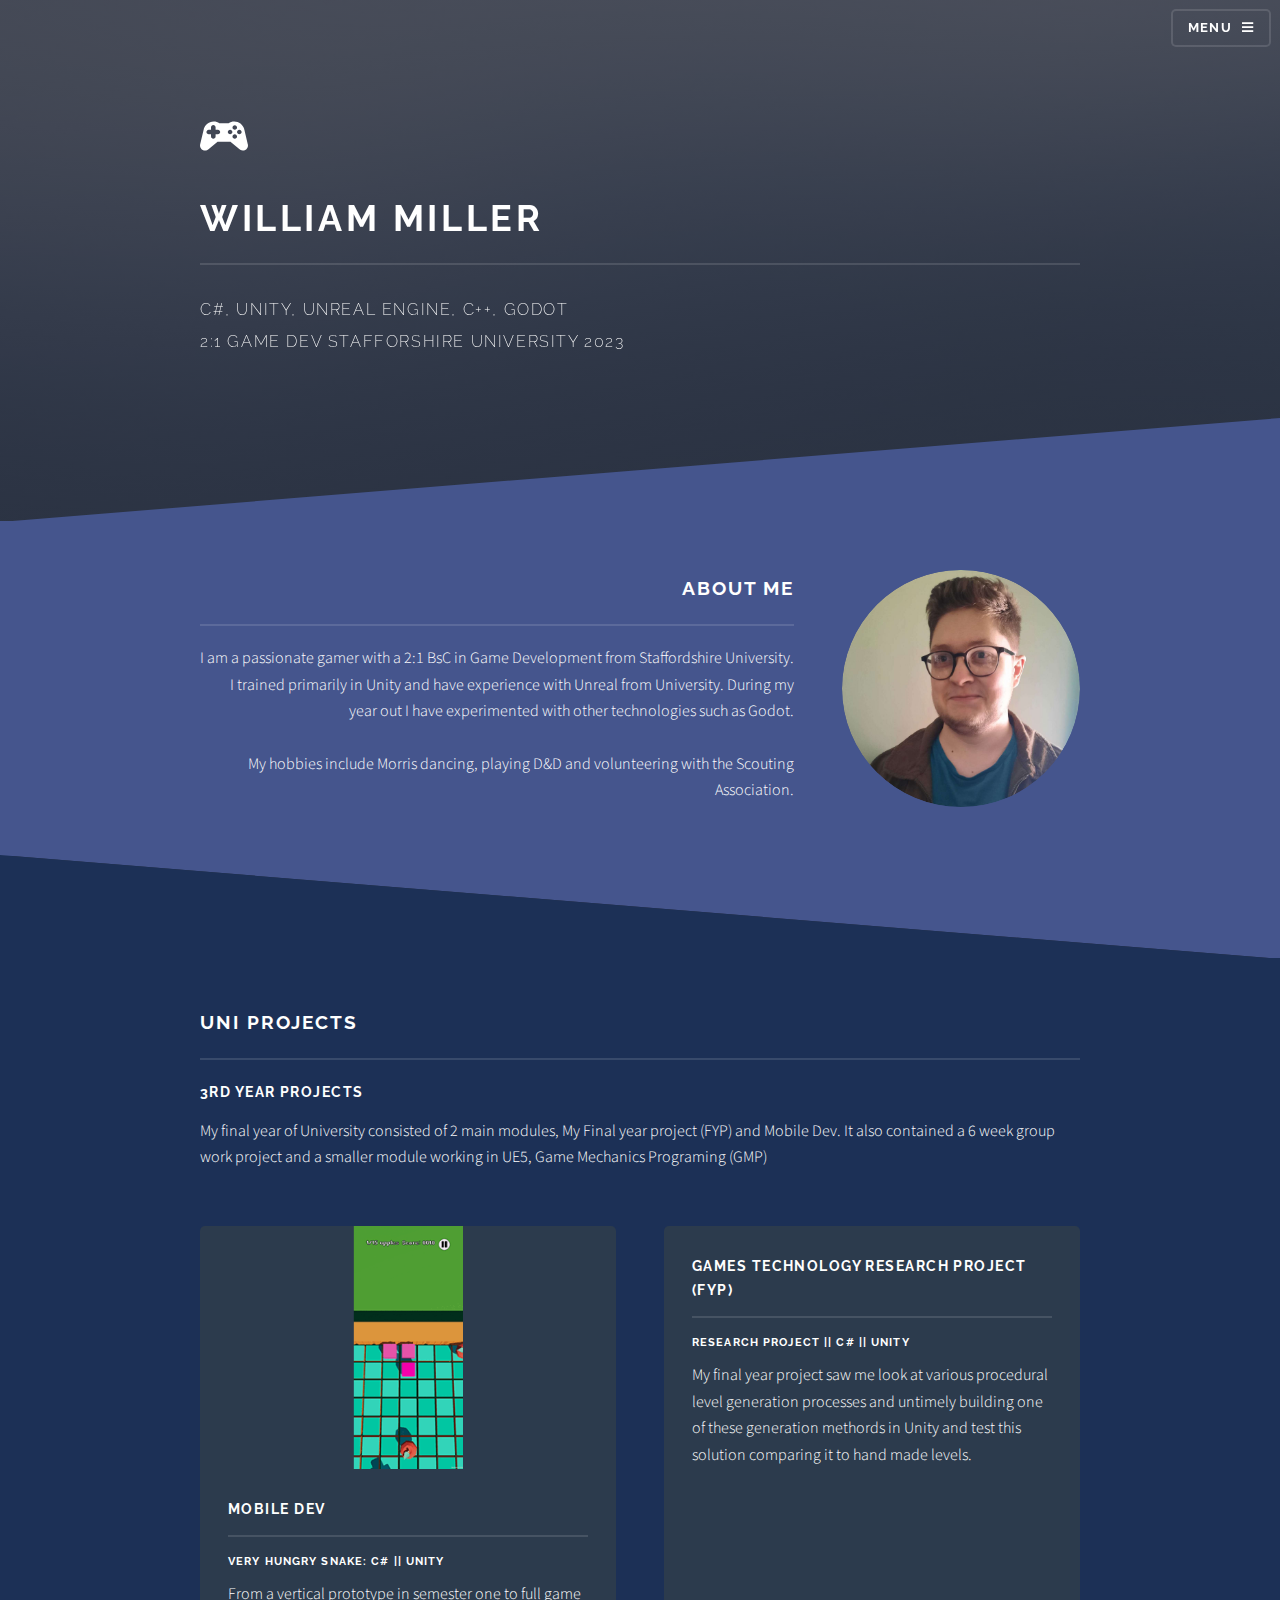
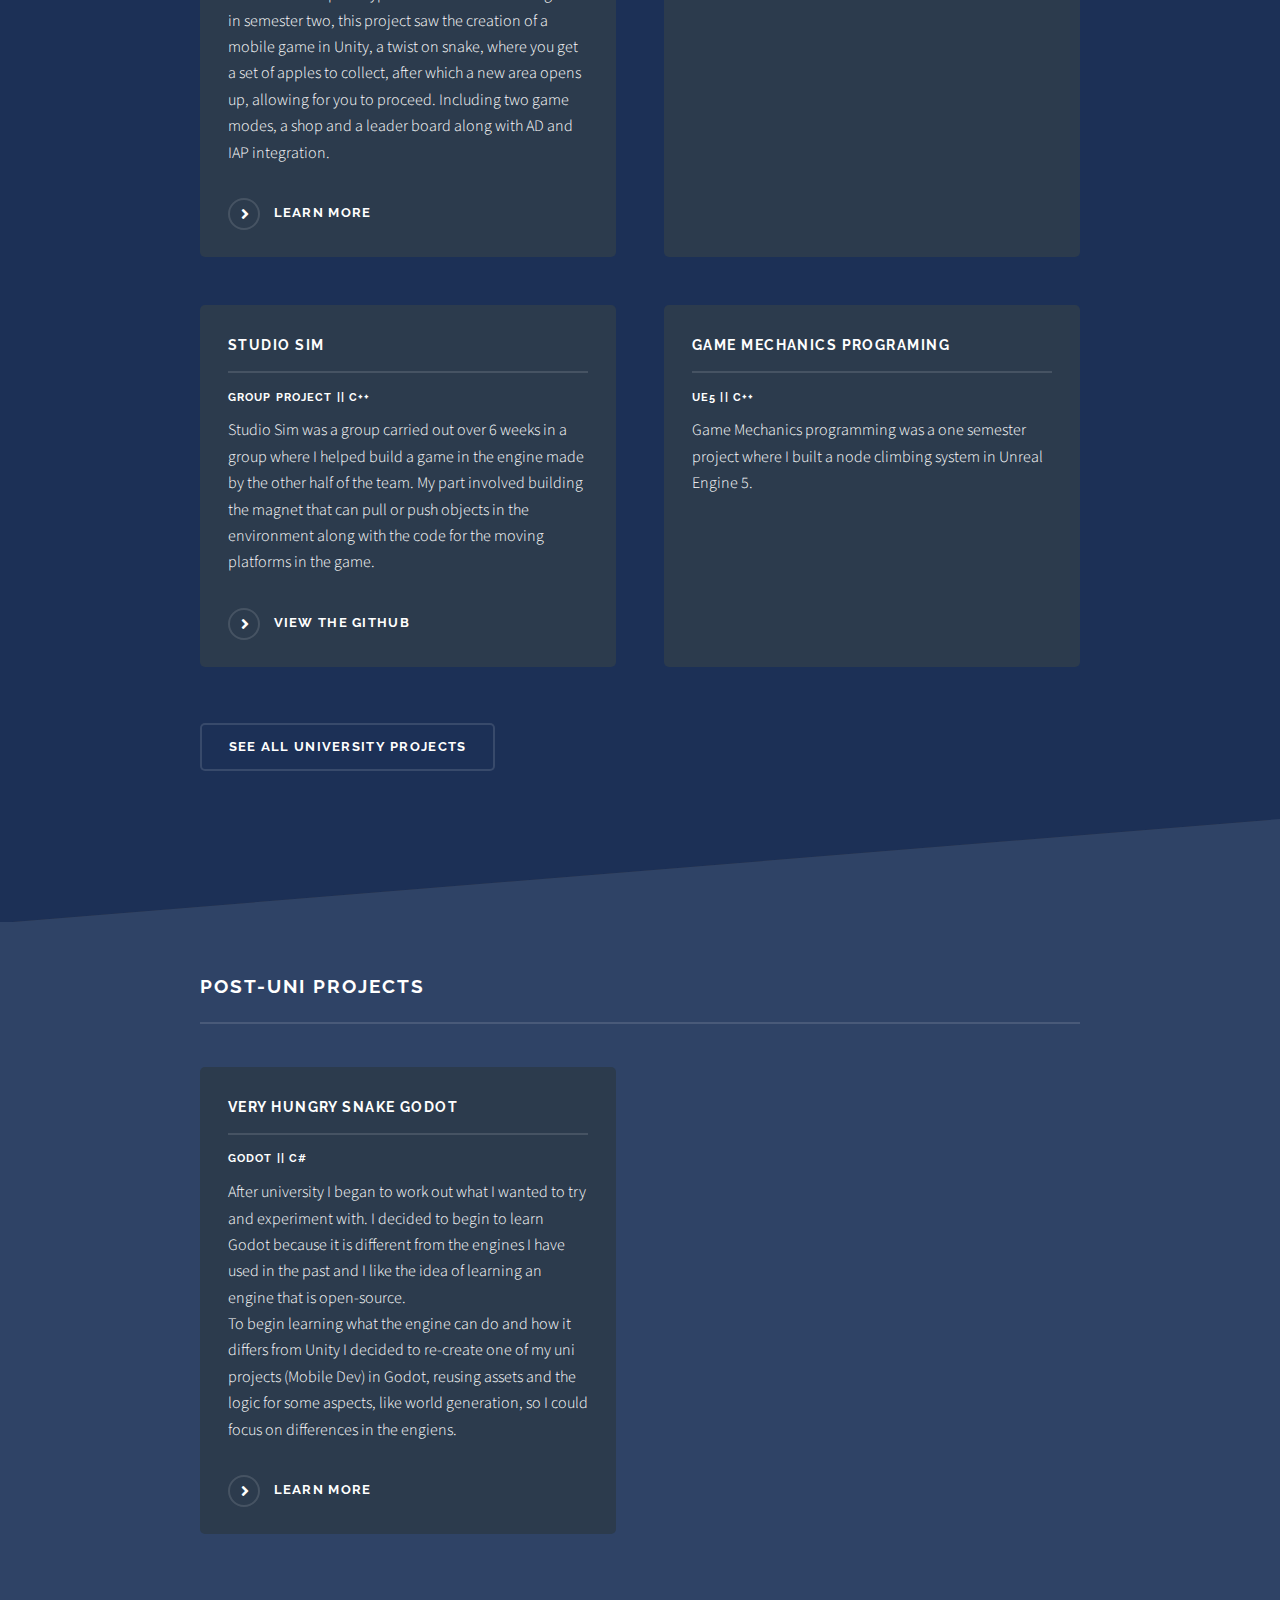
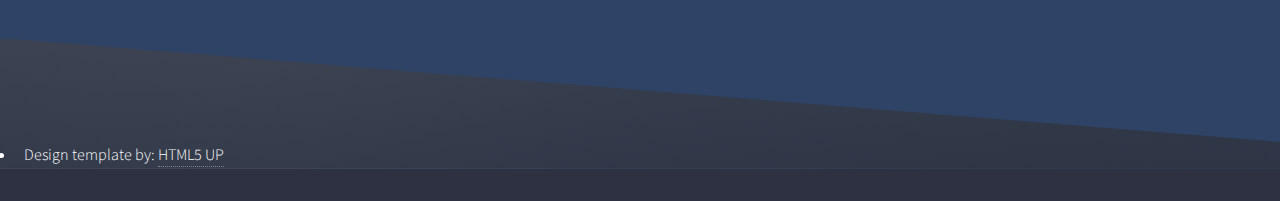
==== commit 2337c5b9: "Update index.html" ====
--- a/index.html
+++ b/index.html
@@ -136,7 +136,7 @@
 										</article>
 									</section>
 									<ul class="actions">
-										<li><a href="UniProjects.html" class="button">See All University Projects</a></li>
+										<li><a href="UniProjects.html#Year2" class="button">See All University Projects</a></li>
 									</ul>
 								</div>
 							</section>
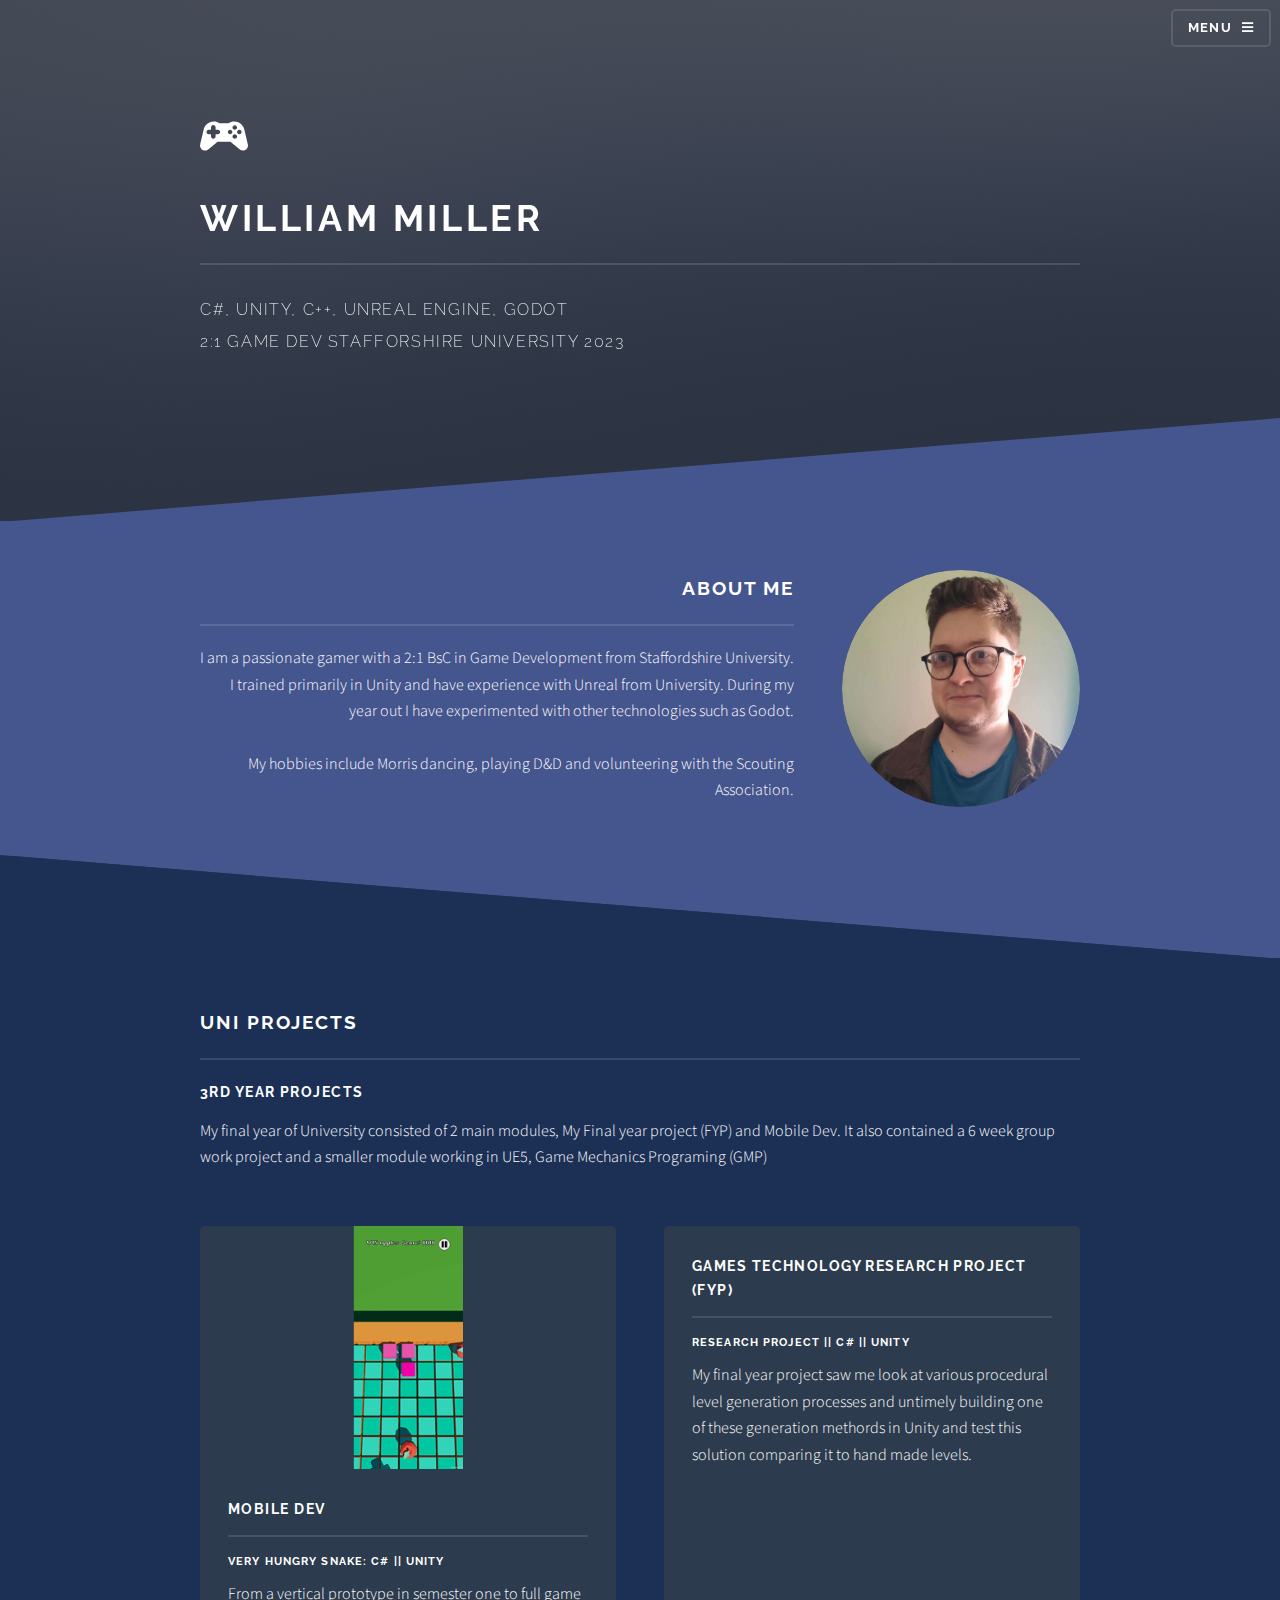
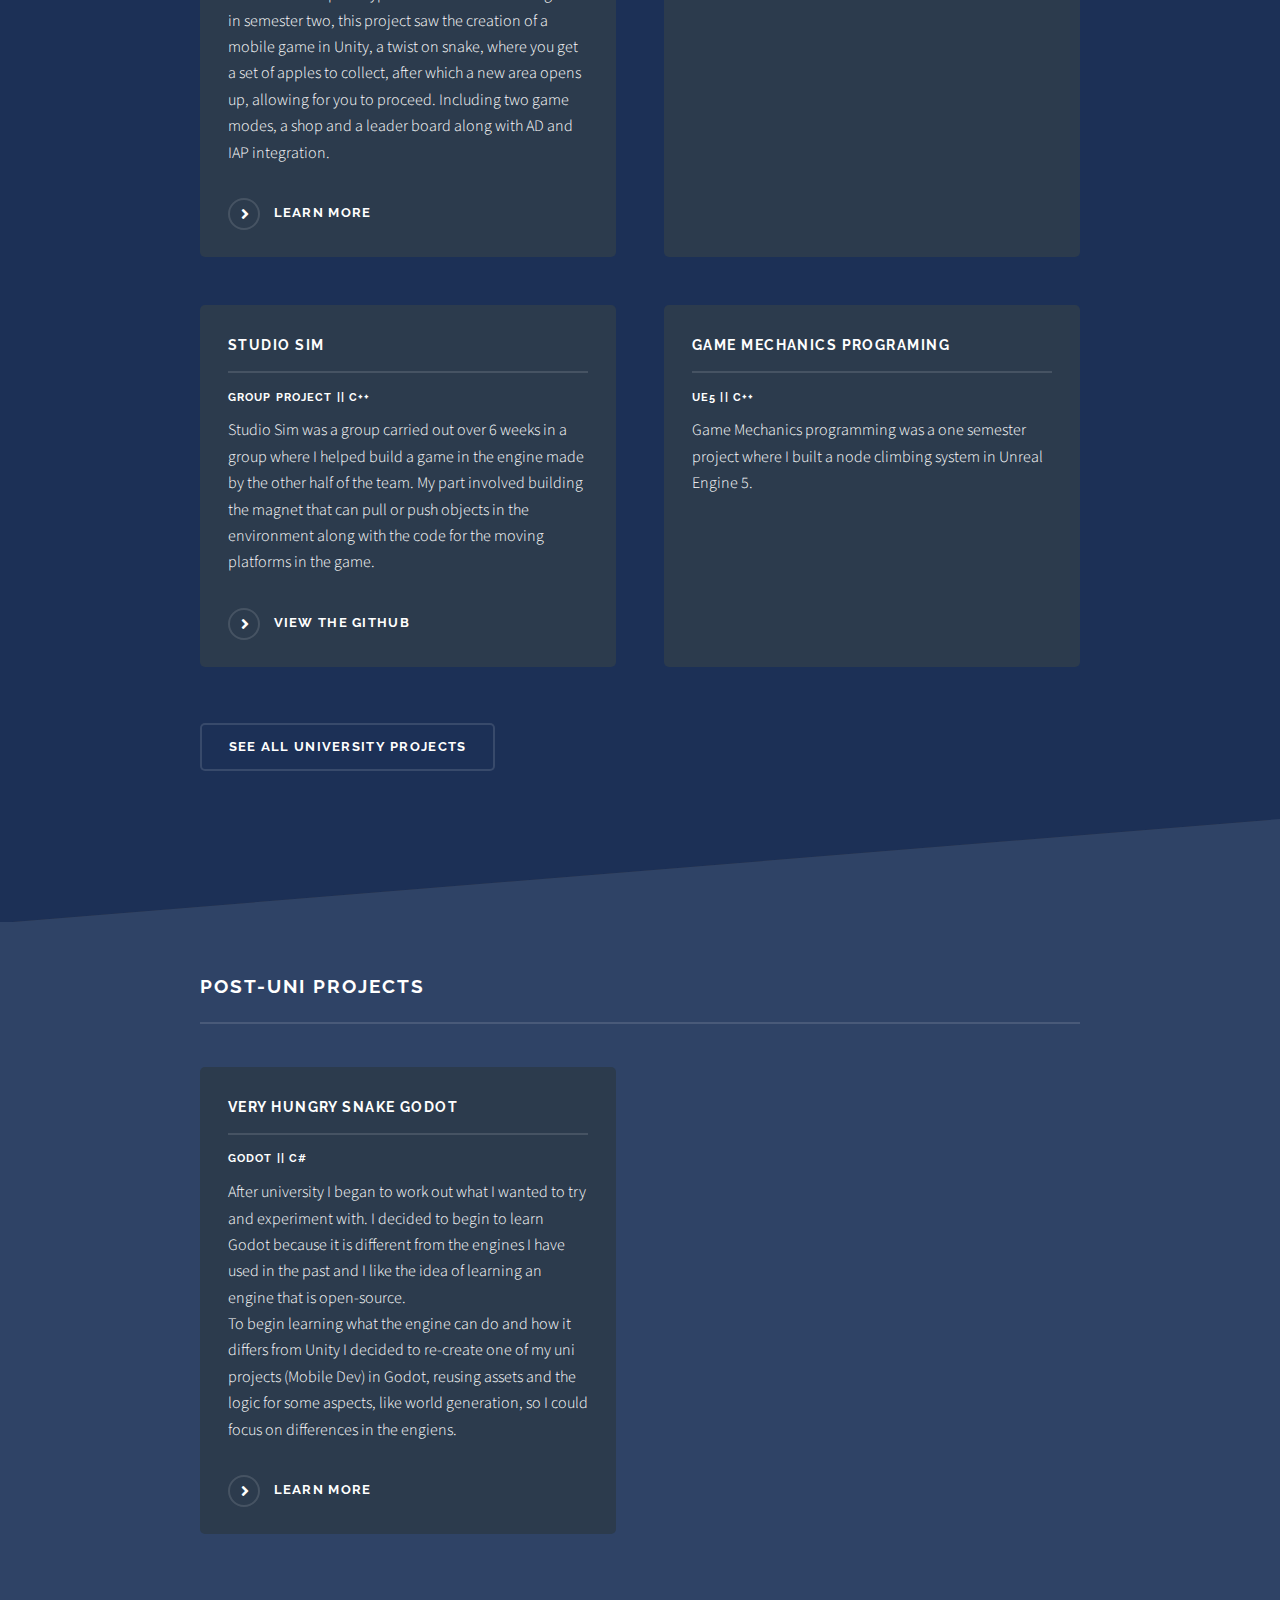
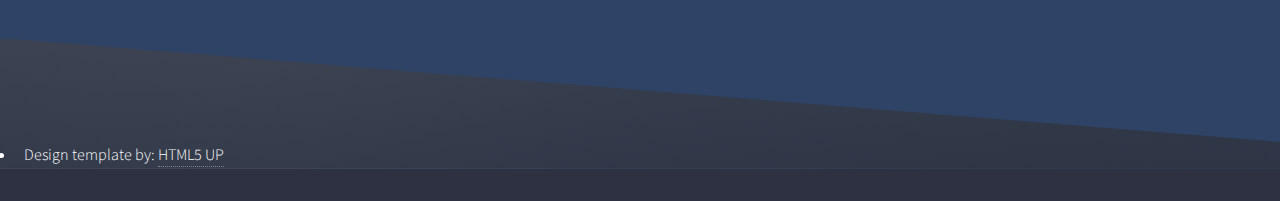
==== commit 30df61f0: "Update index.html" ====
--- a/index.html
+++ b/index.html
@@ -43,7 +43,7 @@
 							<div class="logo"><img src="images/controler.svg" alt="" /></i>
 							</div>
 							<h2>William Miller</h2>
-							<p>C#, Unity, Unreal Engine, C++, Godot<br> 2:1 Game Dev Stafforshire University 2023 </p>
+							<p>C#, Unity, C++, Unreal Engine, Godot<br> 2:1 Game Dev Stafforshire University 2023 </p>
 						</div>
 					</section>
 
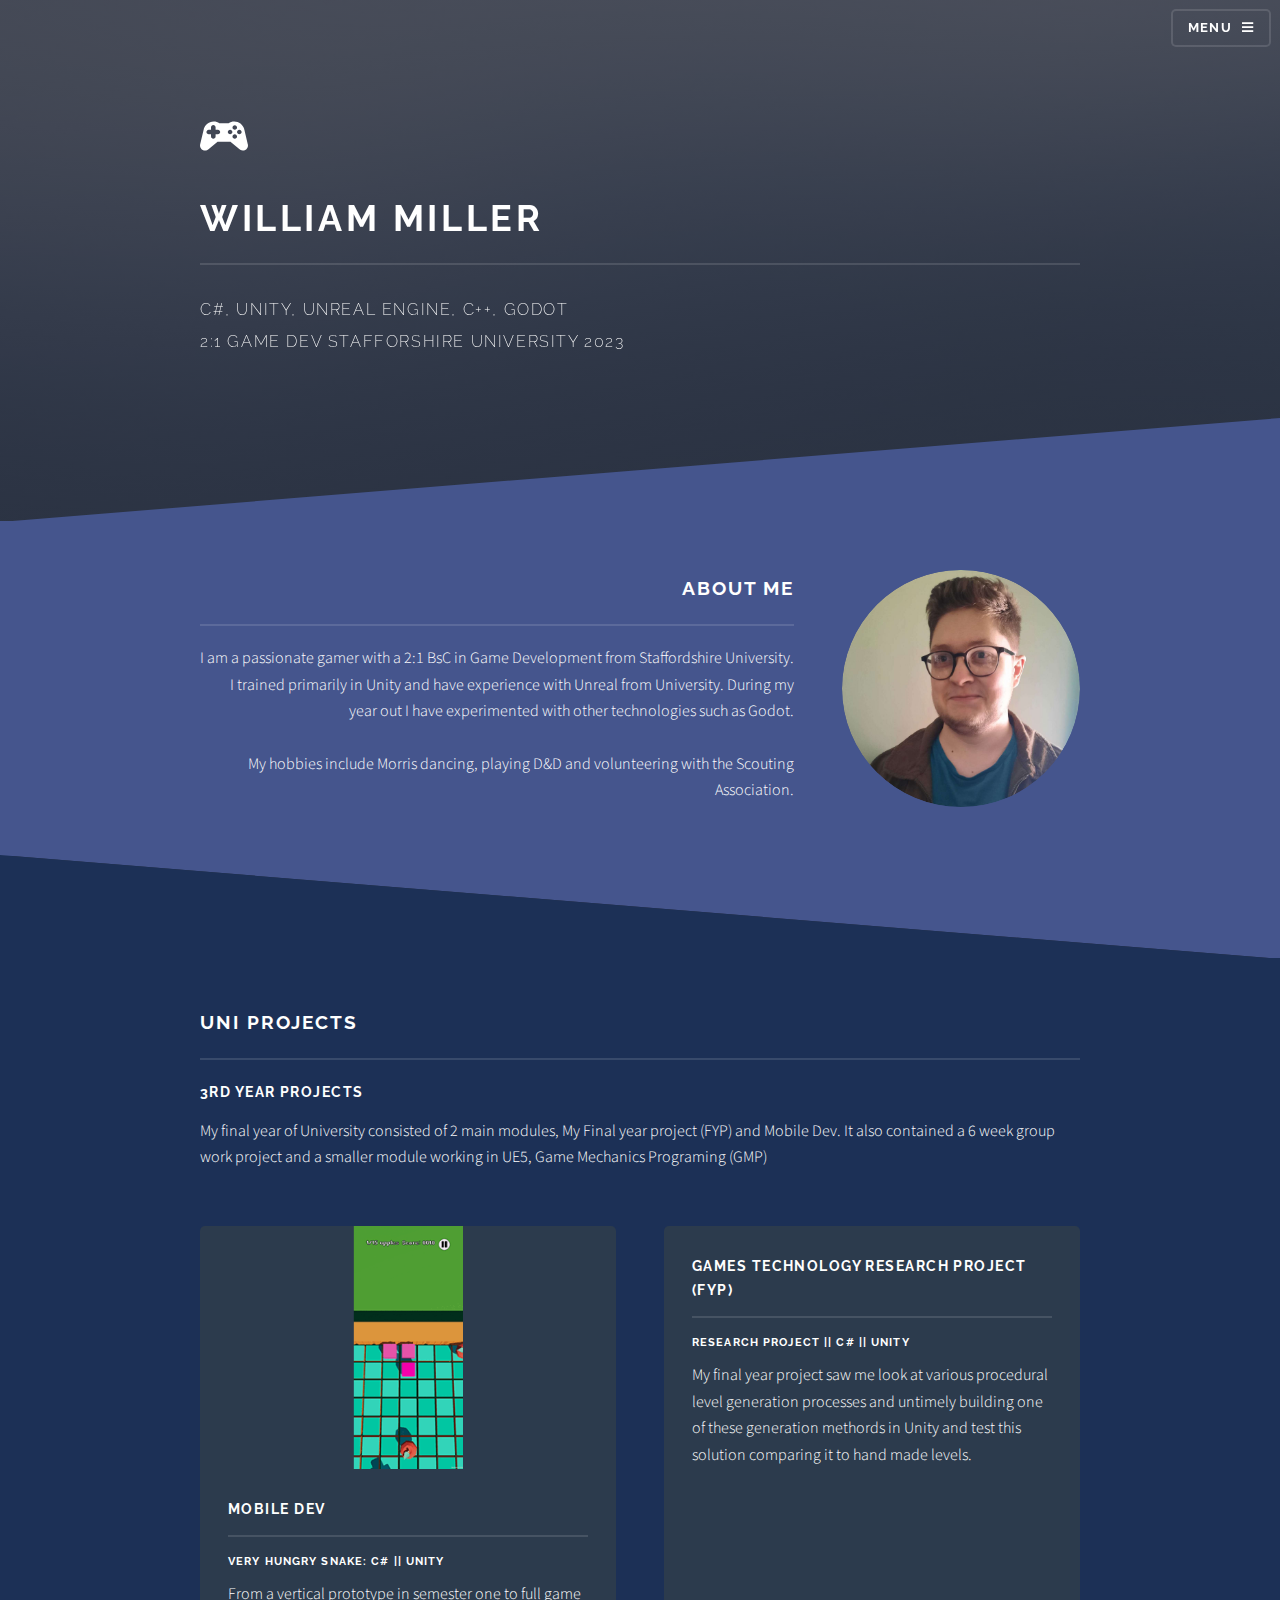
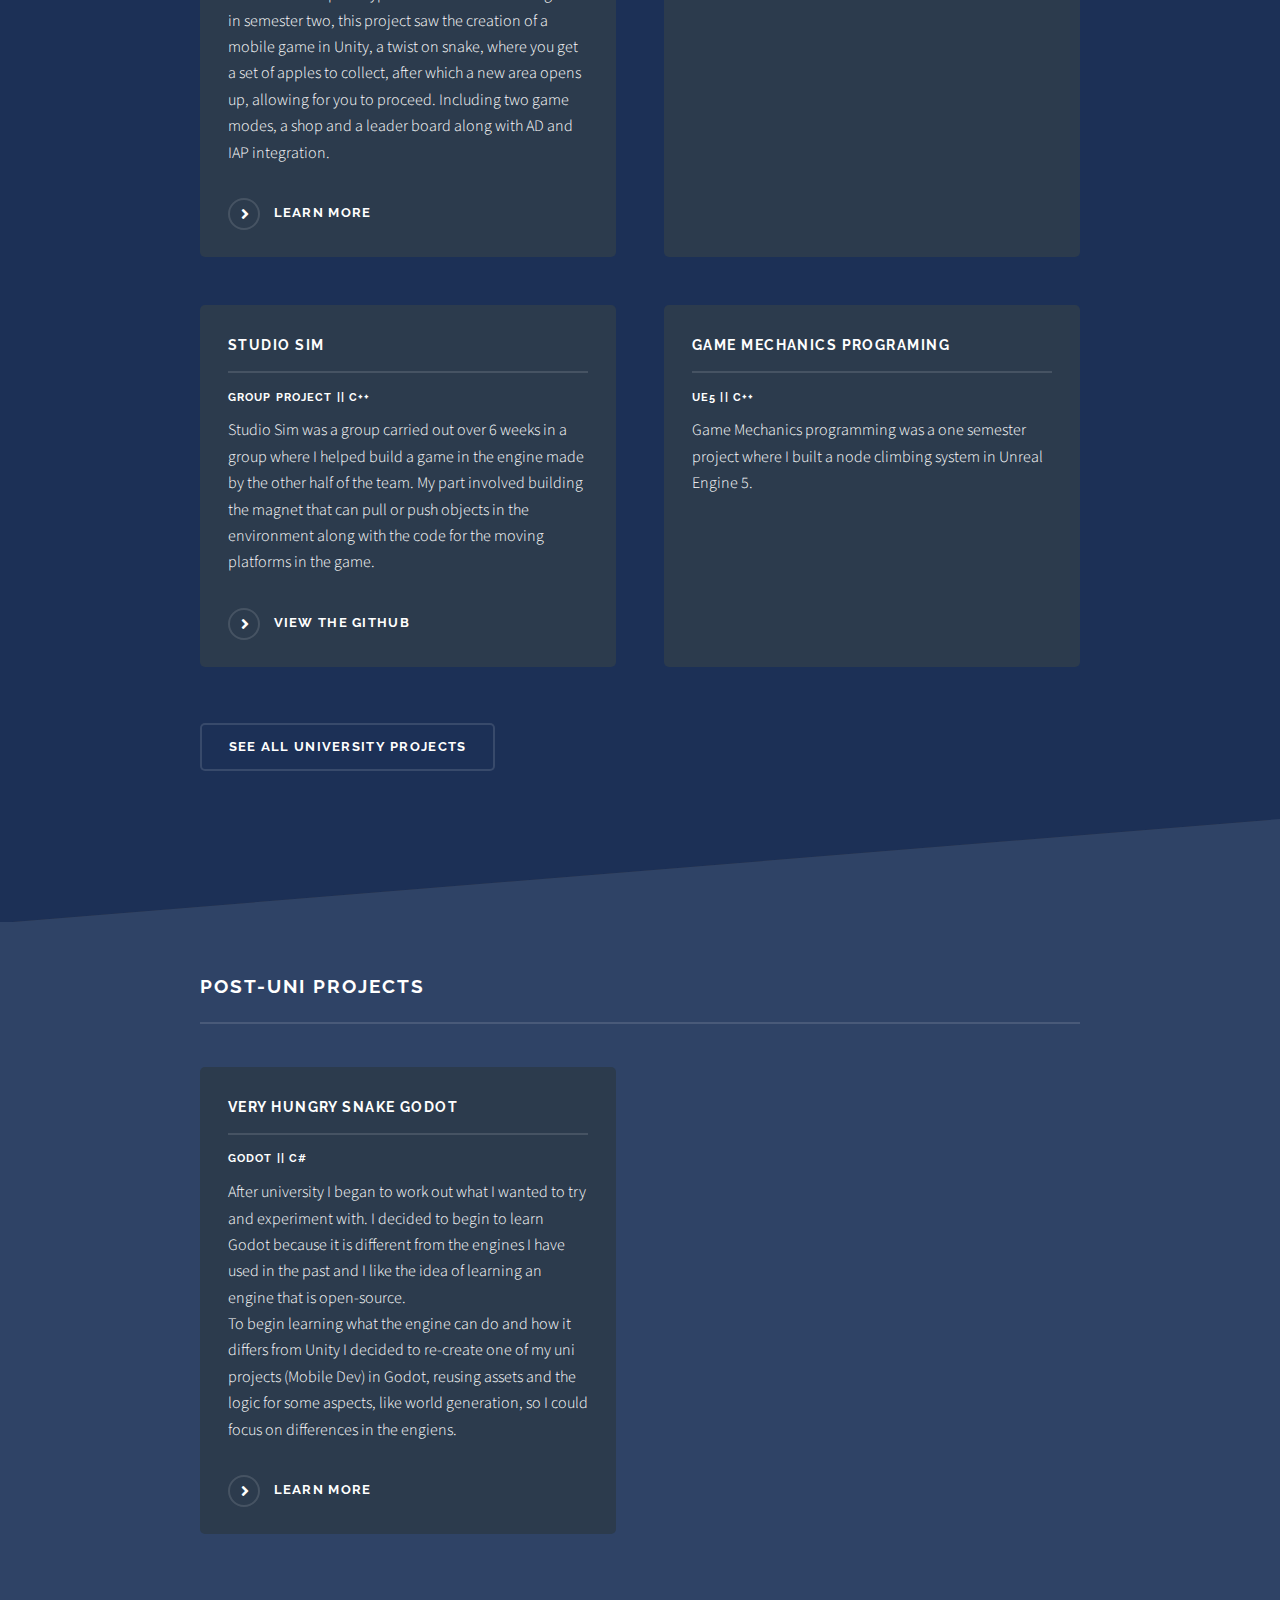
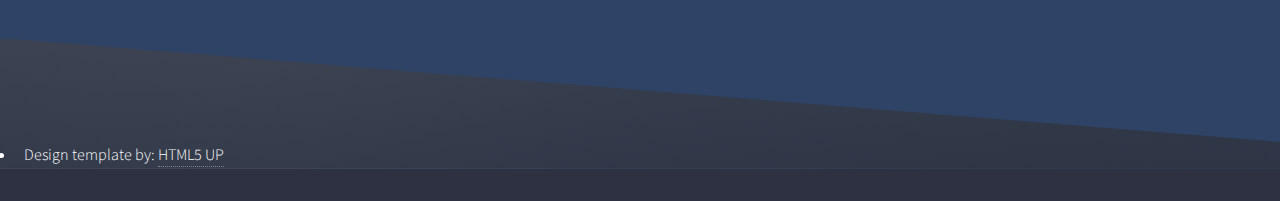
==== commit e798df3d: "Update index.html" ====
--- a/index.html
+++ b/index.html
@@ -43,7 +43,7 @@
 							<div class="logo"><img src="images/controler.svg" alt="" /></i>
 							</div>
 							<h2>William Miller</h2>
-							<p>C#, Unity, C++, Unreal Engine, Godot<br> 2:1 Game Dev Stafforshire University 2023 </p>
+							<p>C#, Unity, Unreal Engine, C++, Godot<br> 2:1 Game Dev Stafforshire University 2023 </p>
 						</div>
 					</section>
 
@@ -136,7 +136,7 @@
 										</article>
 									</section>
 									<ul class="actions">
-										<li><a href="UniProjects.html#Year2" class="button">See All University Projects</a></li>
+										<li><a href="UniProjects.html" class="button">See All University Projects</a></li>
 									</ul>
 								</div>
 							</section>
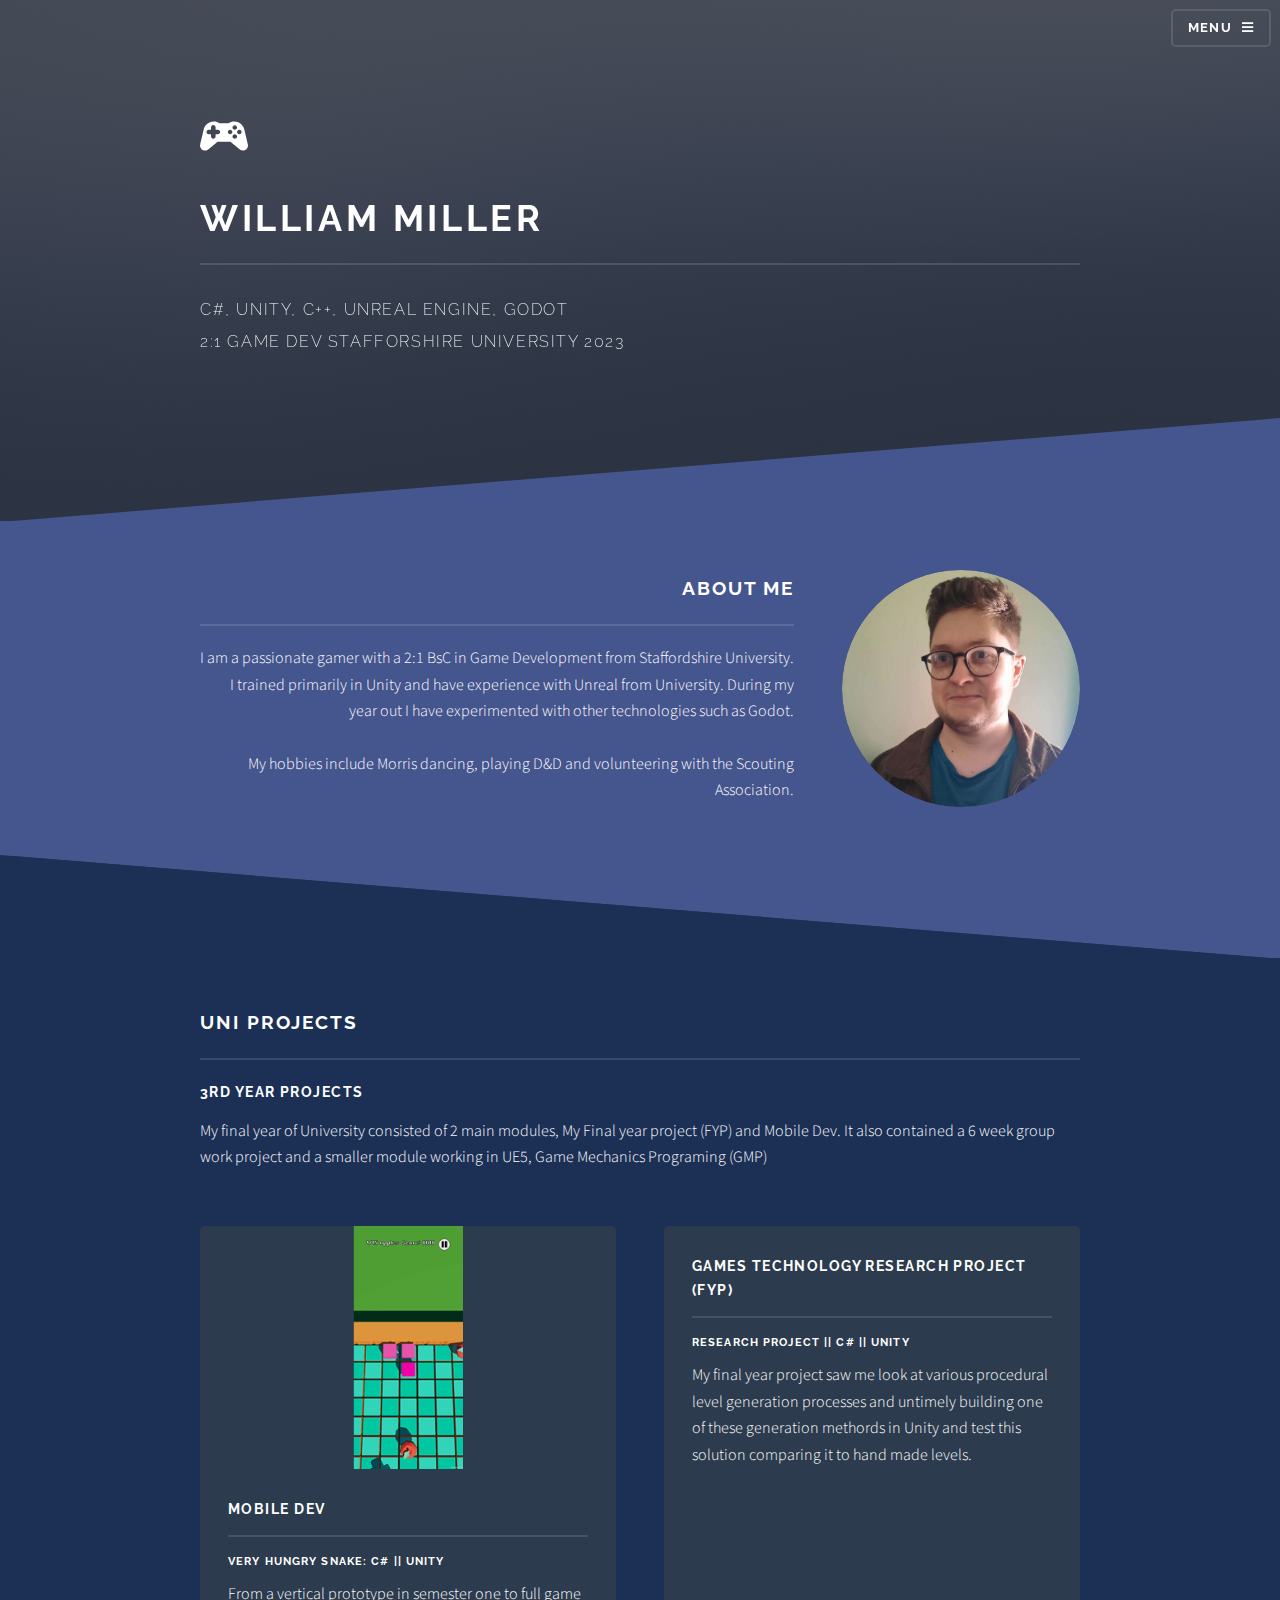
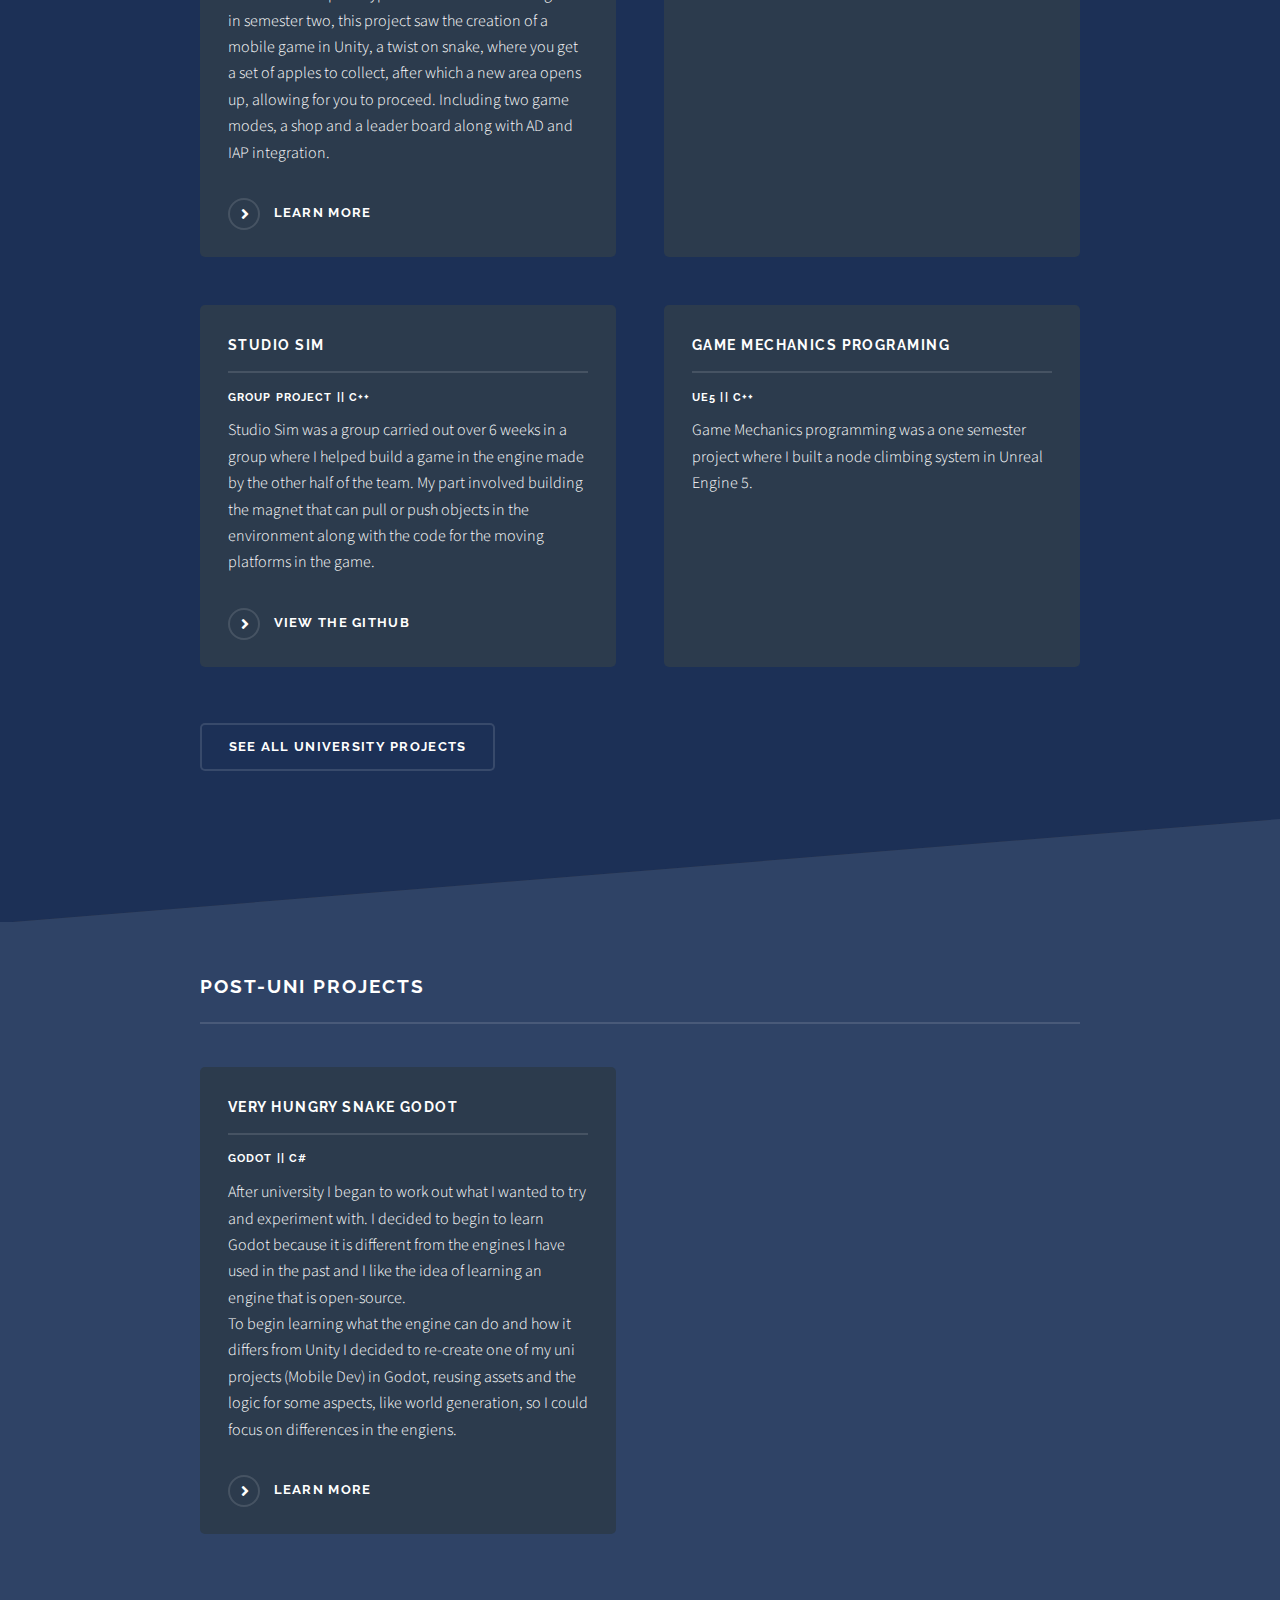
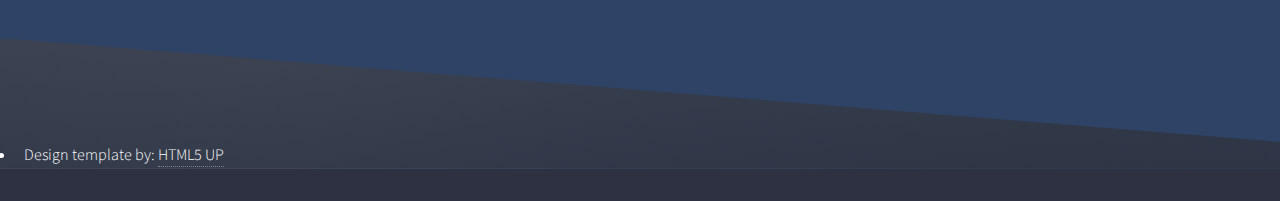
==== commit 019763f2: "Update index.html" ====
--- a/index.html
+++ b/index.html
@@ -43,7 +43,7 @@
 							<div class="logo"><img src="images/controler.svg" alt="" /></i>
 							</div>
 							<h2>William Miller</h2>
-							<p>C#, Unity, Unreal Engine, C++, Godot<br> 2:1 Game Dev Stafforshire University 2023 </p>
+							<p>C#, Unity, C++, Unreal Engine, Godot<br> 2:1 Game Dev Stafforshire University 2023 </p>
 						</div>
 					</section>
 
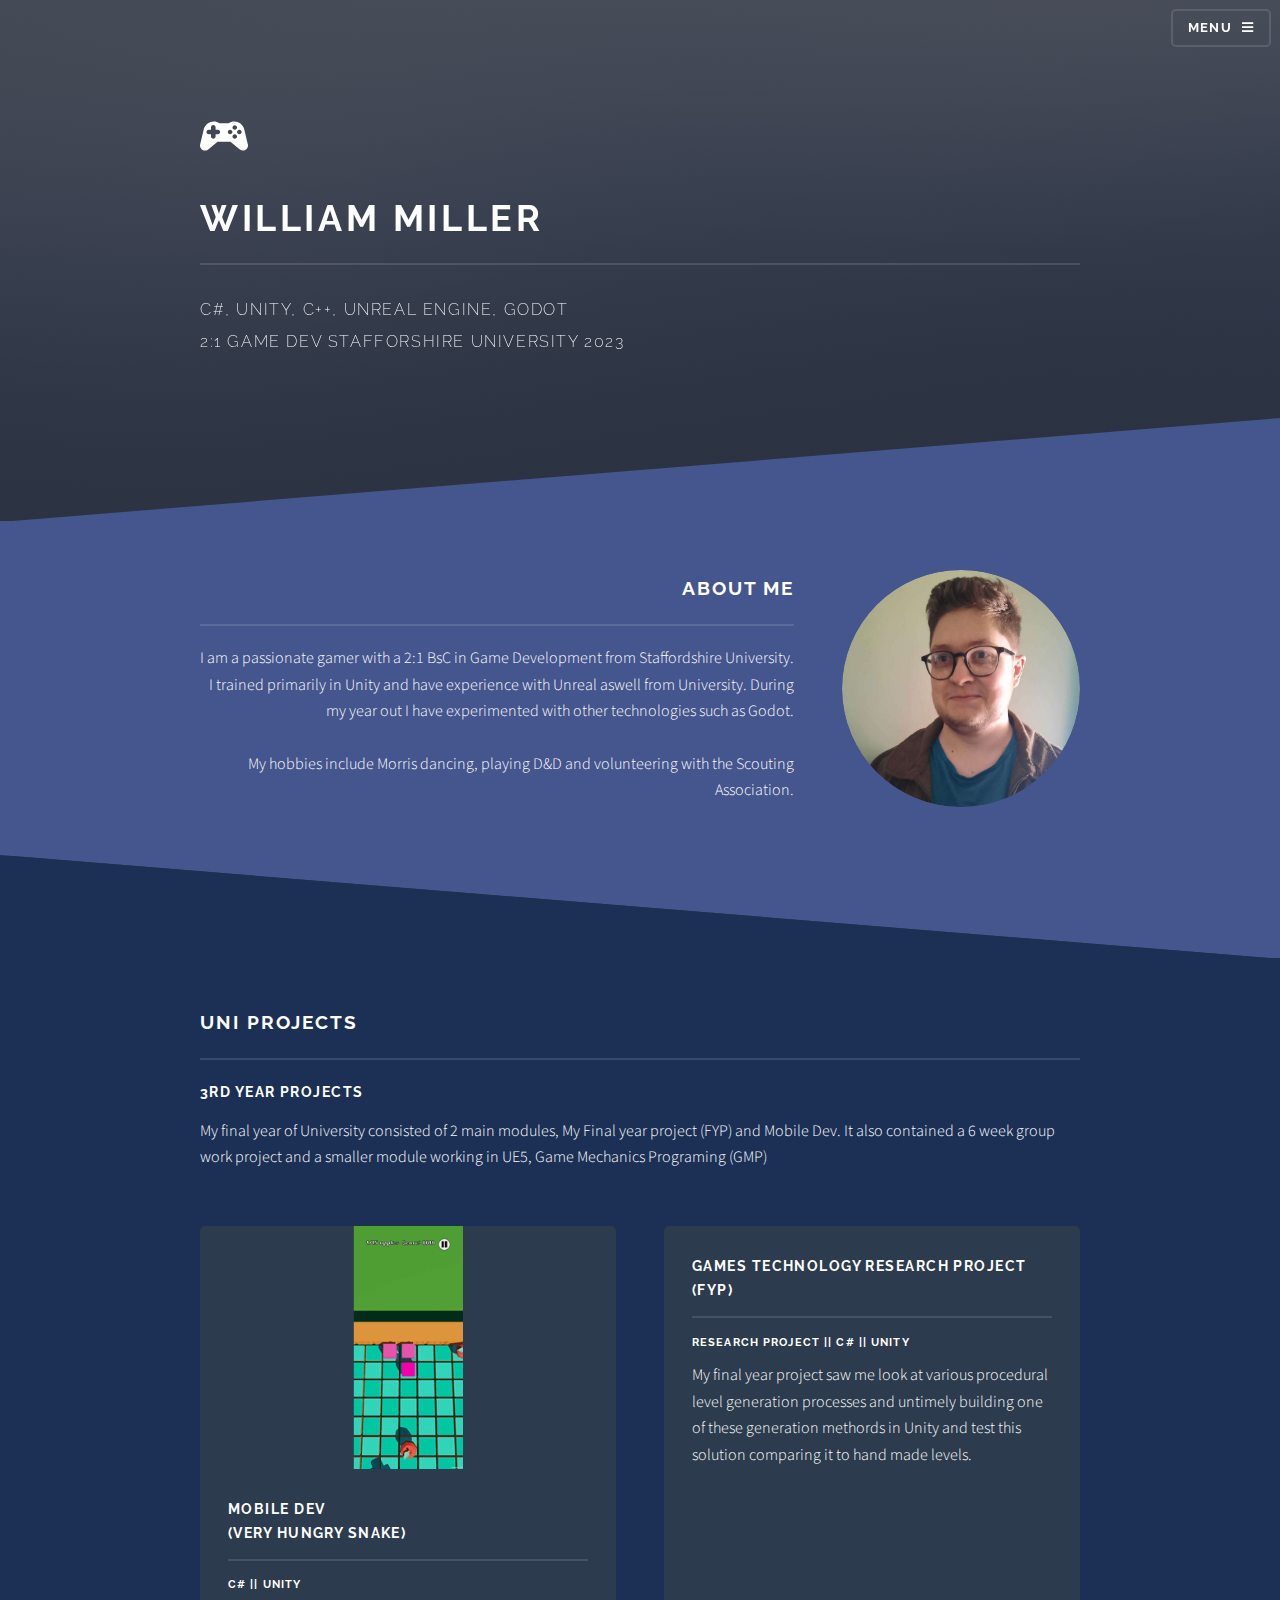
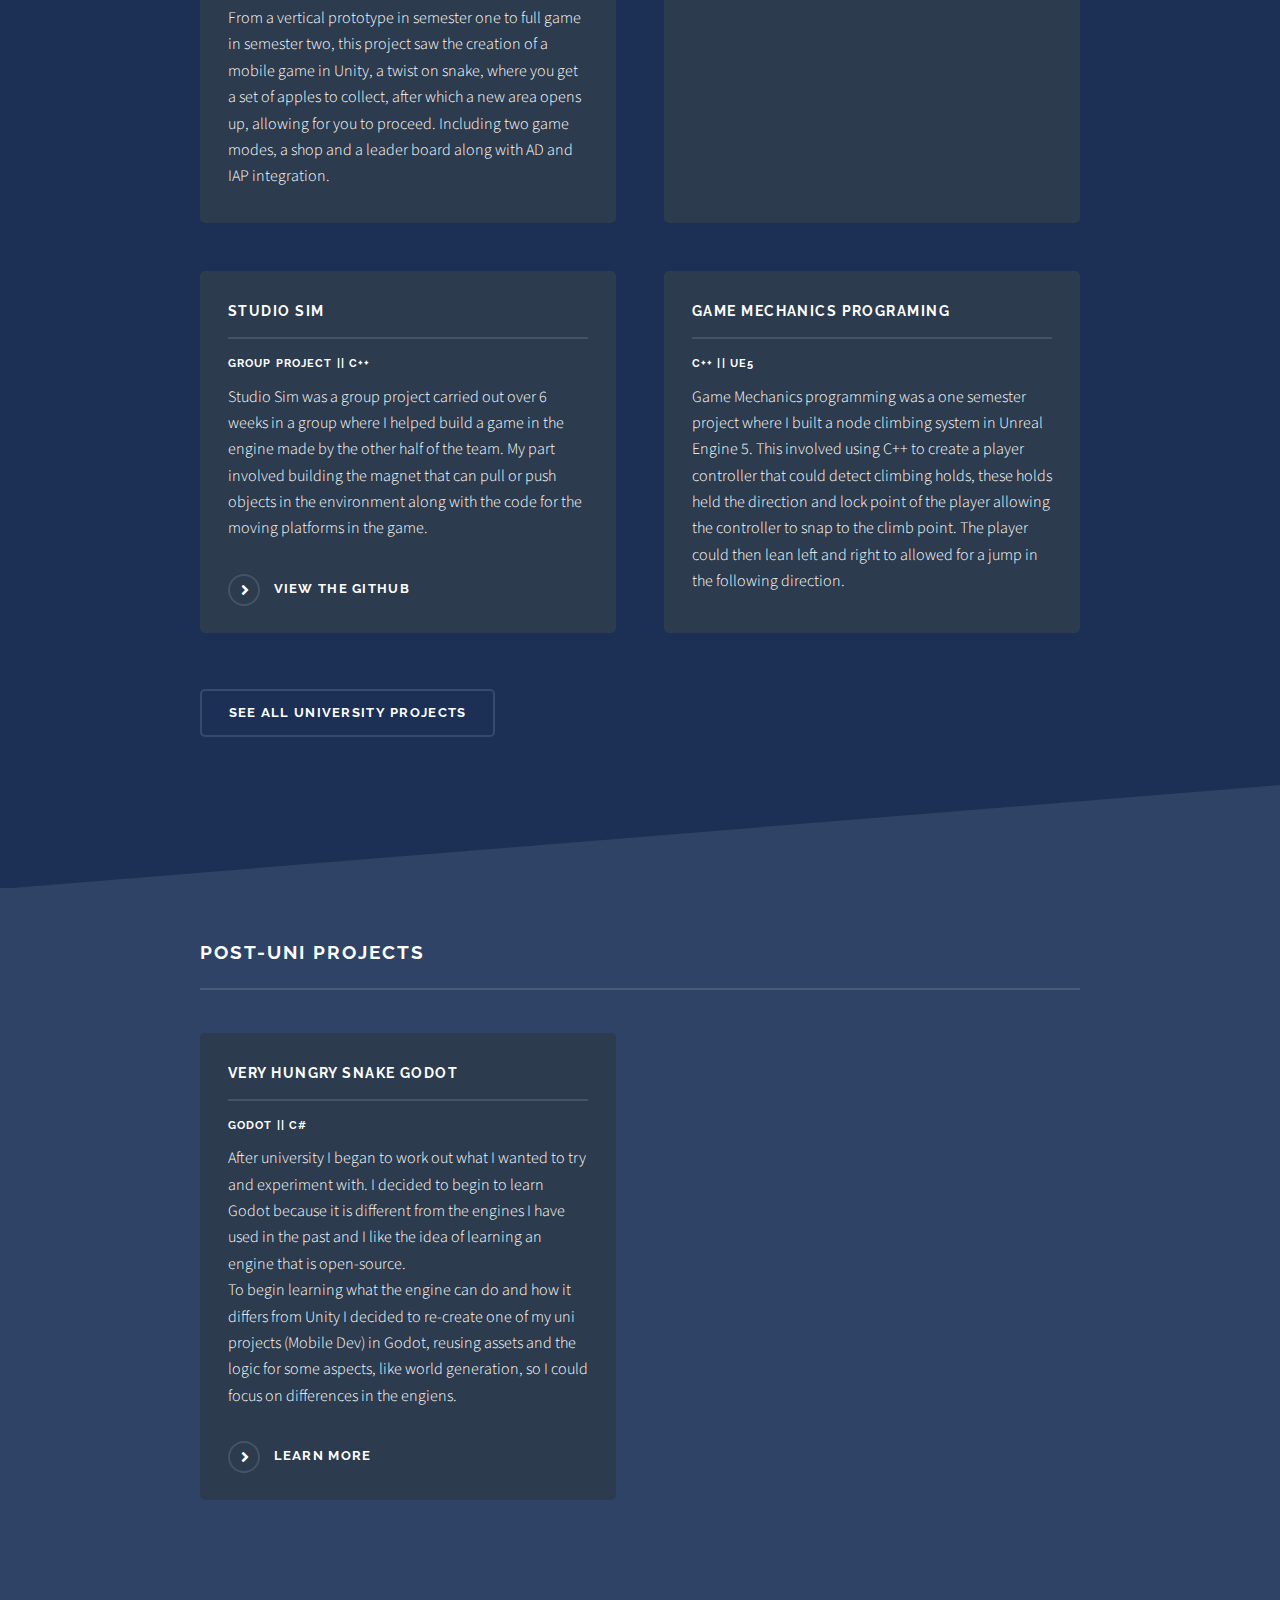
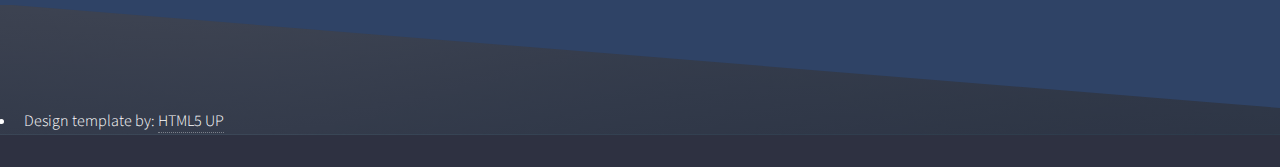
==== commit 49cd63a2: "Clean up and consistencies" ====
--- a/index.html
+++ b/index.html
@@ -57,7 +57,7 @@
 									<div class="content">
 										<h2 class="major">About Me</h2>
 										<p>I am a passionate gamer with a 2:1 BsC in Game Development from Staffordshire University. 
-											I trained primarily in Unity and have experience with Unreal from University. 
+											I trained primarily in Unity and have experience with Unreal aswell from University. 
 											During my year out I have experimented with other technologies such as Godot. 
 											<br><br> My hobbies include Morris dancing, playing D&D and volunteering with the Scouting Association.</p>
 										<!-- <a href="#" class="special">Learn more</a> -->
@@ -100,14 +100,14 @@
 										<article>
 											<!-- <a class="image"><img src="images/pic04.jpg" alt="" /></a> -->
 											<a class="image"><img src="images/MobileDev/MobileDev3.gif" alt="" /></a>
-											<h3 class="major">Mobile Dev</h3>
-											<h4>Very Hungry Snake: C# || Unity</h4>
+											<h3 class="major">Mobile Dev <br> (Very Hungry Snake)</h3>
+											<h4>C# || Unity</h4>
 											<p>From a vertical prototype in semester one to full game in semester two, 
 												this project saw the creation of a mobile game in Unity, a twist on snake, 
 												where you get a set of apples to collect, after which a new area opens up, 
 												allowing for you to proceed. Including two game modes, a shop and a leader board 
 												along with AD and IAP integration.</p>
-											<a href="MobileDev.html" class="special">Learn more</a>
+											<!-- <a href="MobileDev.html" class="special">Learn more</a> -->
 										</article>
 										<article>
 											<a  class="image"><img src="images/FYP/FYP2.gif" alt="" /></a>
@@ -121,7 +121,7 @@
 											<a href="https://github.com/StaffsStudioSim1/StudioSimProject" target="_blank" class="image"><img src="images/StudioSim/studiosim2.gif" alt="" /></a>
 											<h3 class="major">Studio Sim</h3>
 											<h4>Group Project || C++</h4>
-											<p>Studio Sim was a group carried out over 6 weeks in a group where I helped build a game in 
+											<p>Studio Sim was a group project carried out over 6 weeks in a group where I helped build a game in 
 												the engine made by the other half of the team. My part involved building the magnet that can 
 												pull or push objects in the environment along with the code for the moving platforms in the game.</p>
 											<!-- <a href="#" class="special">Learn more</a> -->
@@ -130,8 +130,11 @@
 										<article>
 											<a class="image"><img src="images/GMP/GMPgif2.gif" alt="" /></a>
 											<h3 class="major">Game Mechanics Programing</h3>
-											<h4>UE5 || C++</h4>
-											<p>Game Mechanics programming was a one semester project where I built a node climbing system in Unreal Engine 5.</p>
+											<h4>C++ || UE5</h4>
+											<p>Game Mechanics programming was a one semester project where I built a node climbing system in Unreal Engine 5. 
+												This involved using C++ to create a player controller that could detect climbing holds, these holds held the 
+												direction and lock point of the player allowing the controller to snap to the climb point. The player could then 
+												lean left and right to allowed for a jump in the following direction.</p>
 											<!-- <a href="#" class="special">Learn more</a> -->
 										</article>
 									</section>
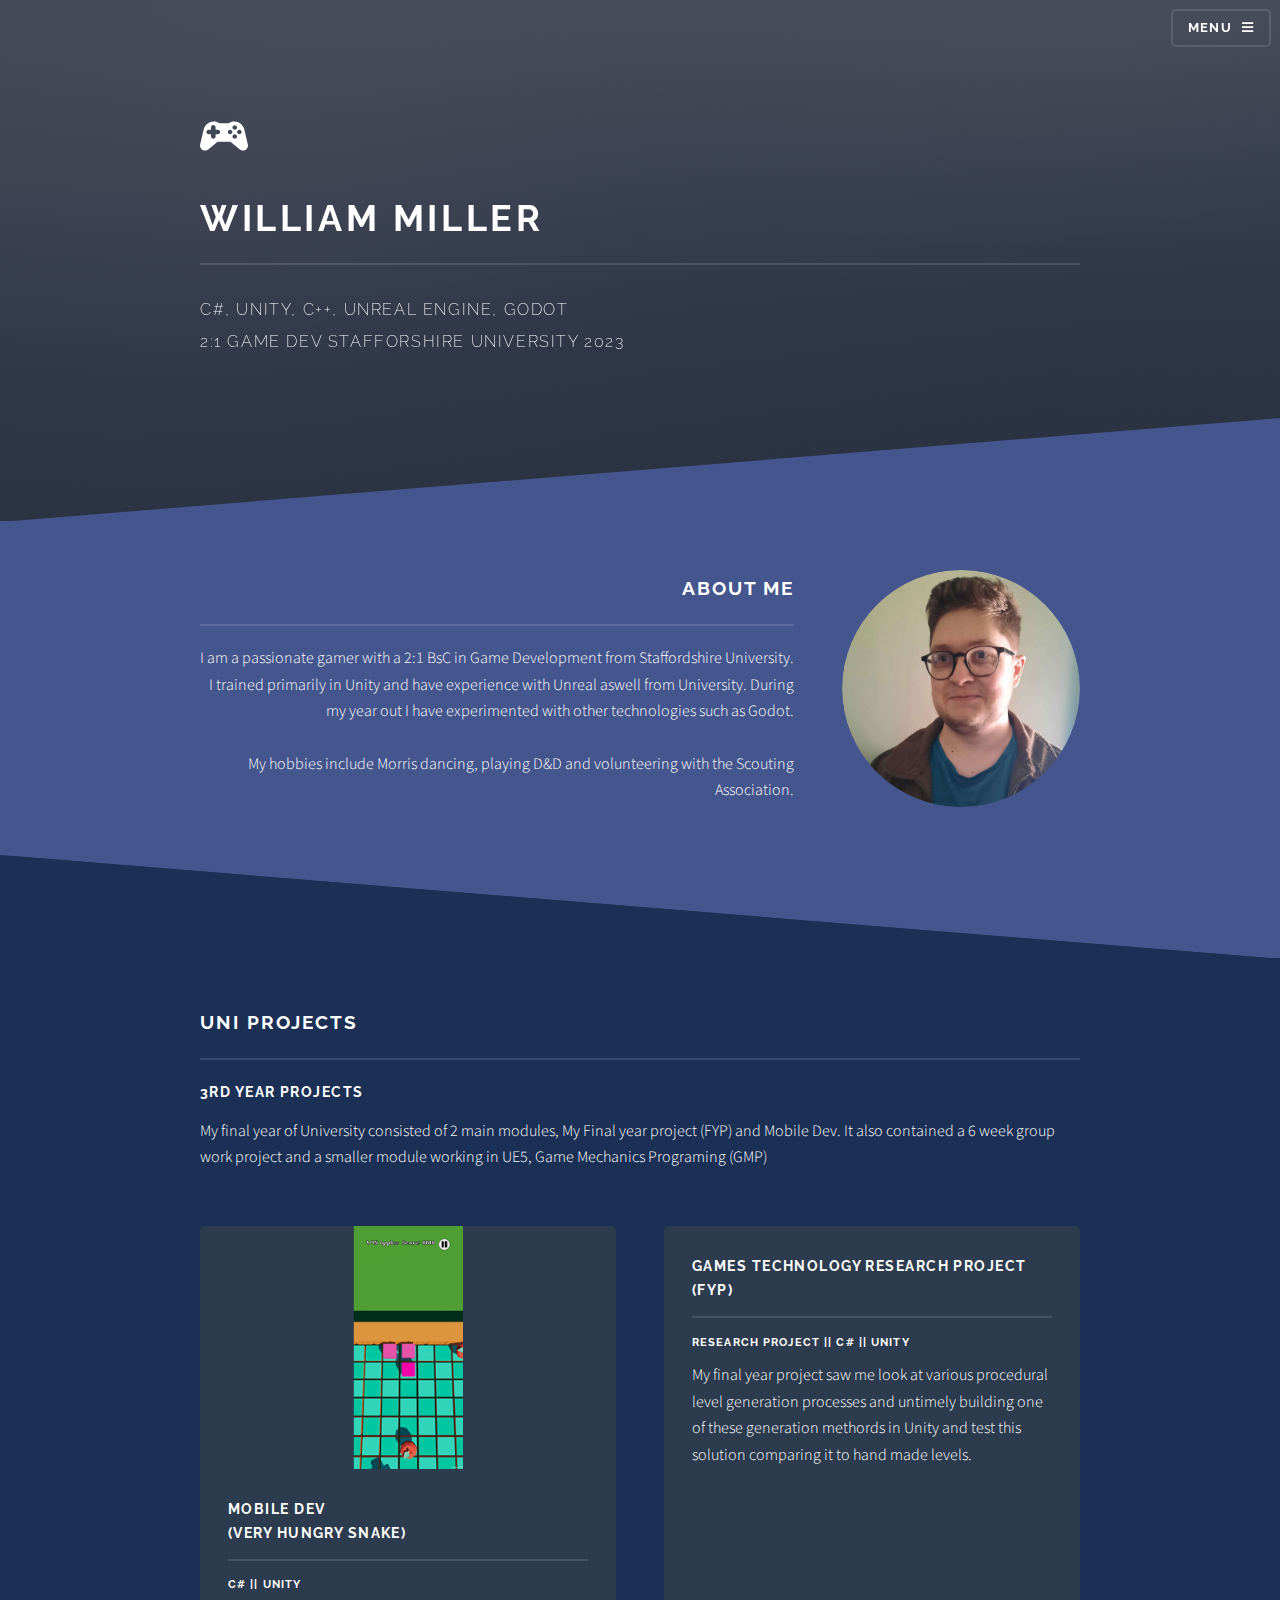
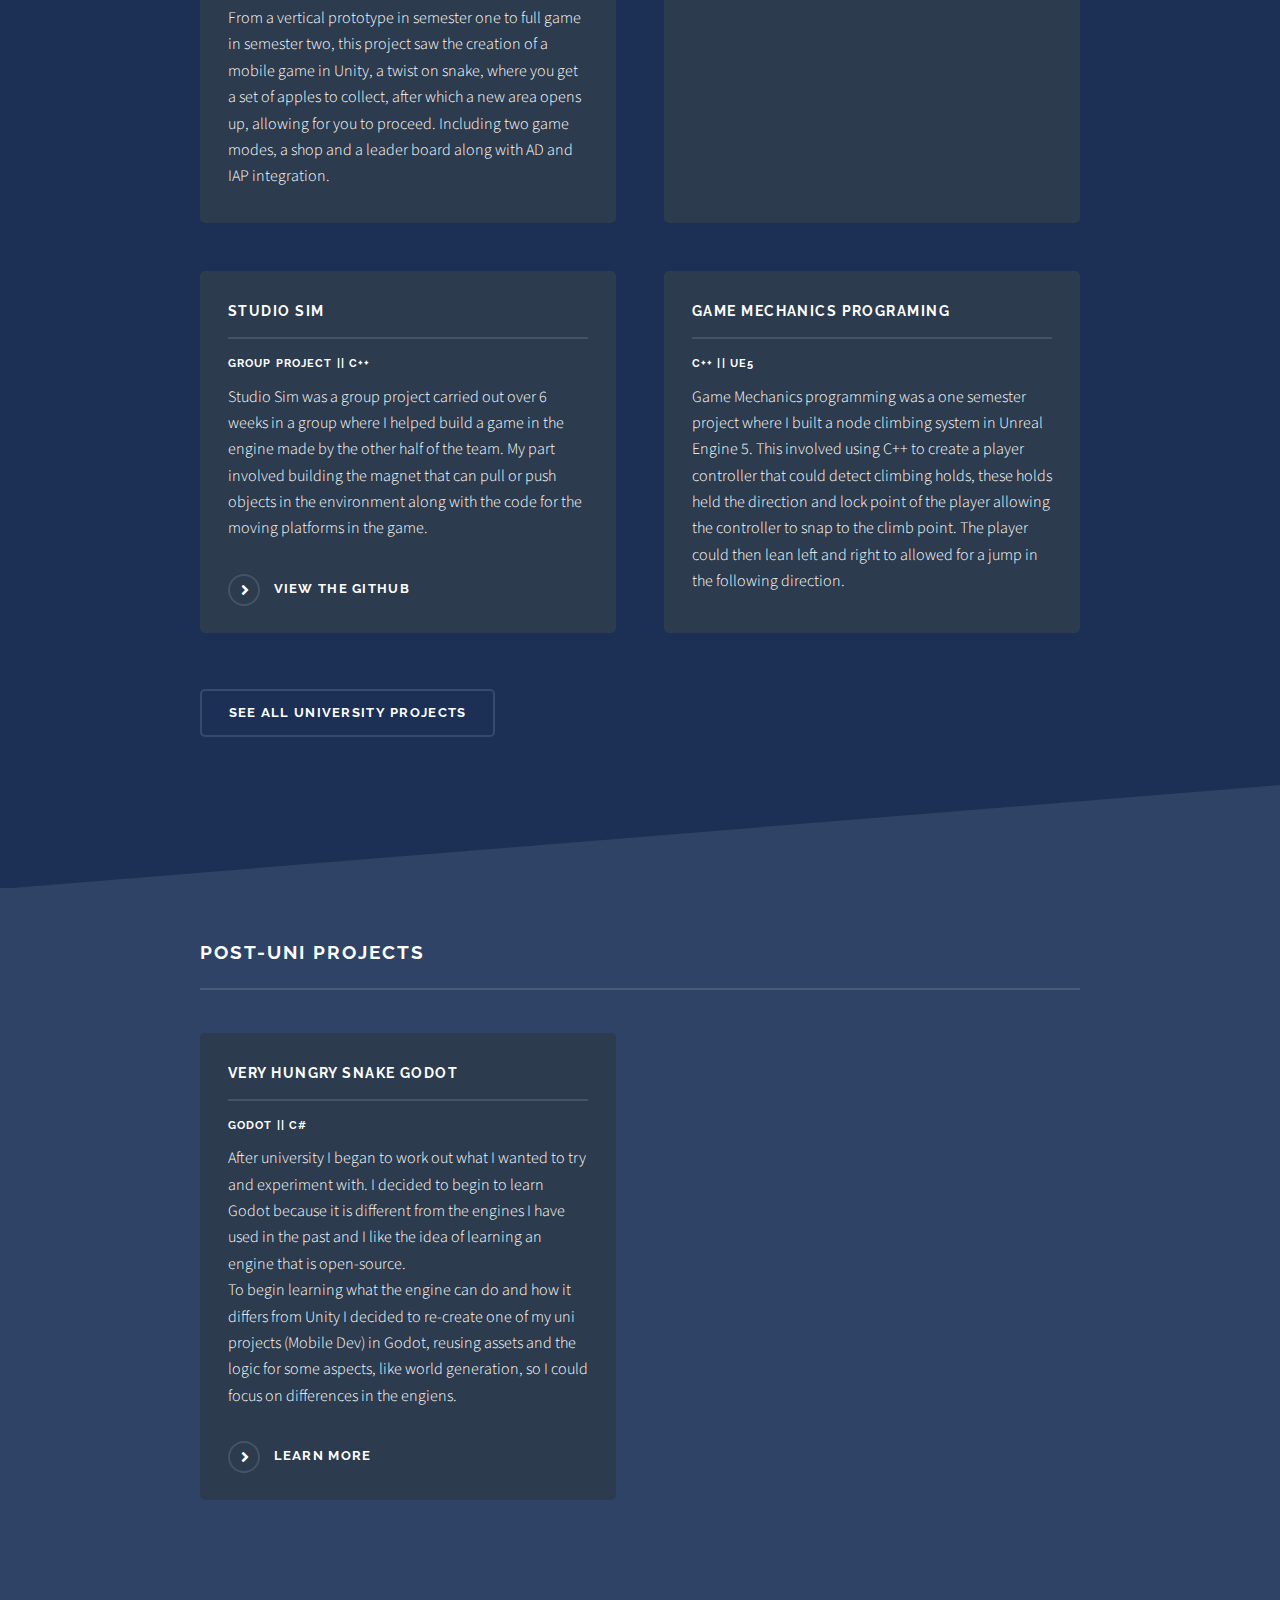
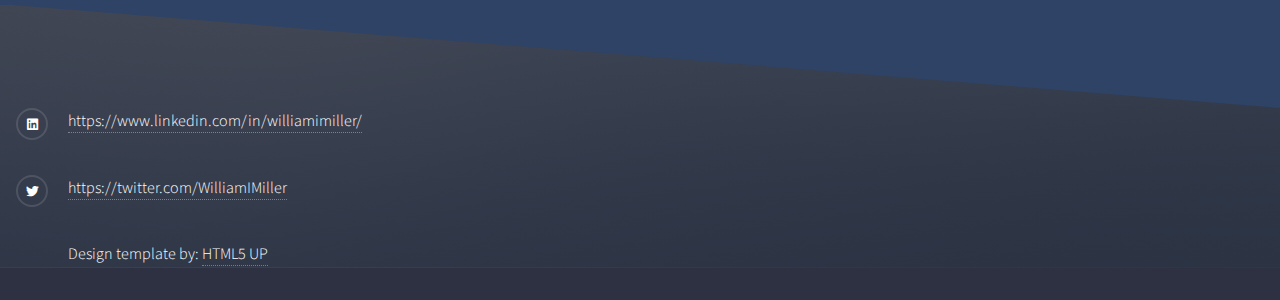
==== commit df7d2d0f: "updated footer" ====
--- a/index.html
+++ b/index.html
@@ -174,10 +174,10 @@
 					</section>
 					<!-- Footer -->
 					<section id="footer">
-							<ul class="copyright">
-								<li>Design template by: <a href="http://html5up.net">HTML5 UP</a></li>
-							</ul>
-						</div>
+						<ul class="contact">
+							<li class="icon brands fa-linkedin"><a href="https://www.linkedin.com/in/williamimiller/" target="_blank">https://www.linkedin.com/in/williamimiller/</a></li>
+							<li class="icon brands fa-twitter"><a href="https://twitter.com/WilliamIMiller" target="_blank">https://twitter.com/WilliamIMiller</a></li>							
+							<li>Design template by: <a href="http://html5up.net">HTML5 UP</a></li>
 					</section>
 			</div>
 
--- a/assets/css/main.css
+++ b/assets/css/main.css
@@ -2661,7 +2661,7 @@
 
 	ul.contact {
 		list-style: none;
-		padding: 0;
+		padding: 1;
 	}
 
 		ul.contact li {
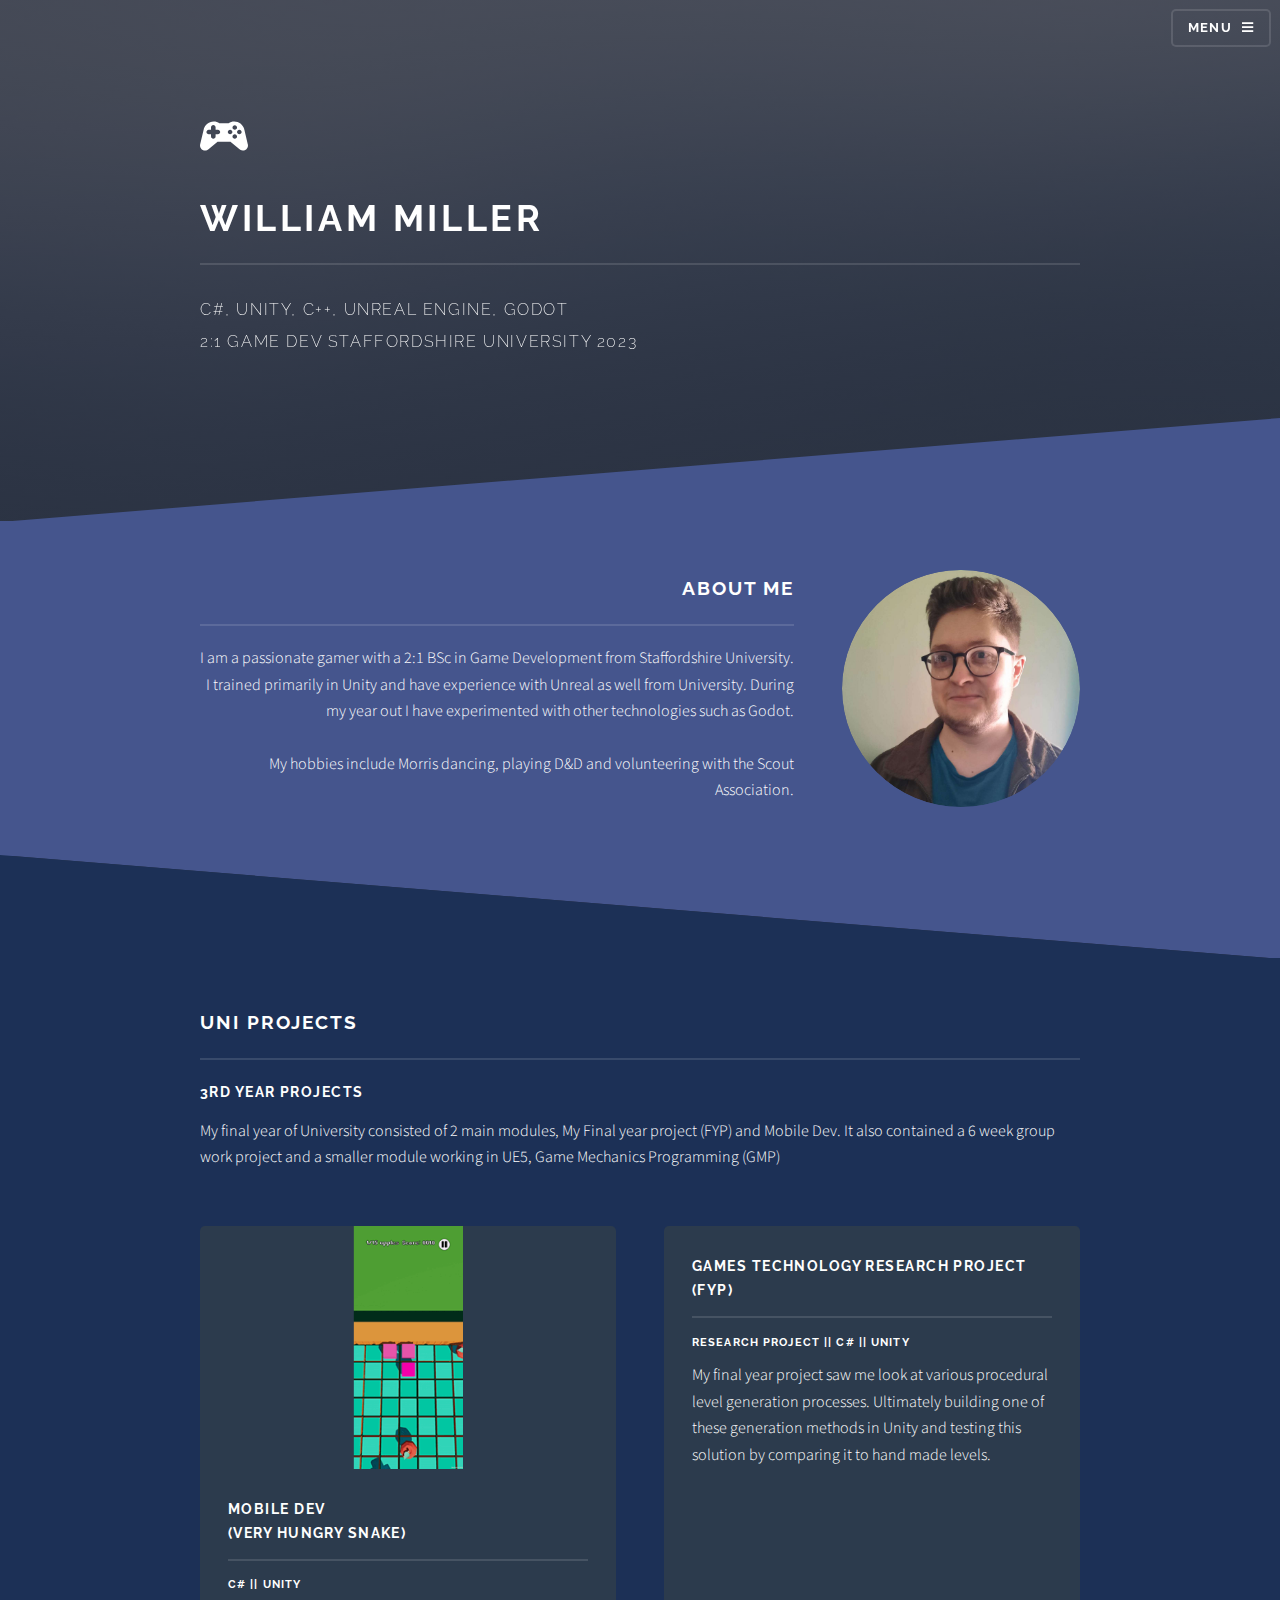
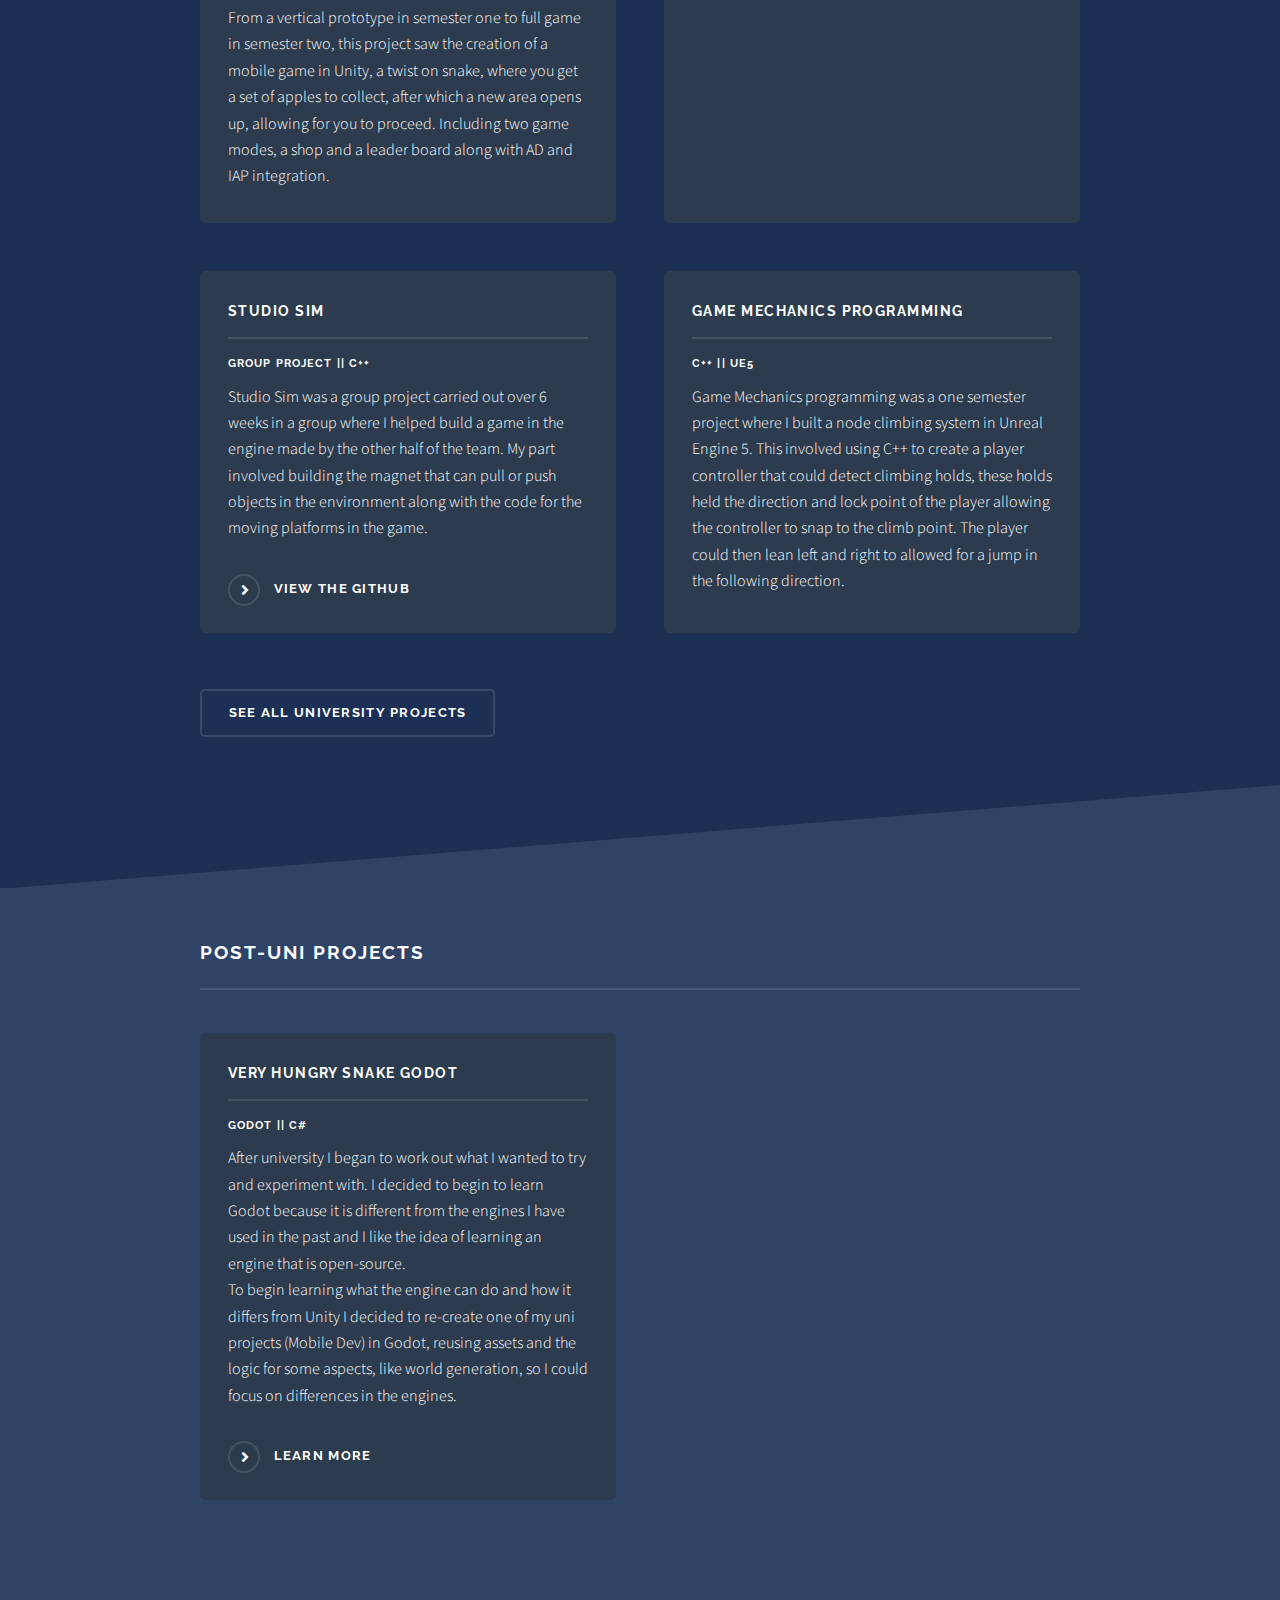
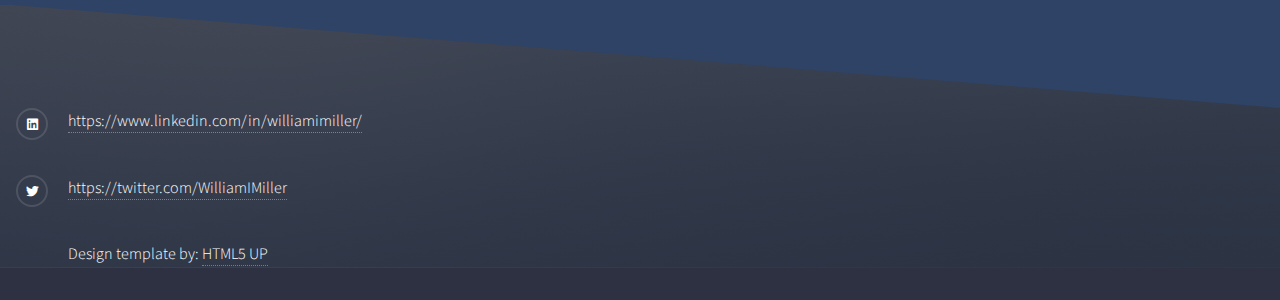
==== commit 97dd8826: "Corrections" ====
--- a/index.html
+++ b/index.html
@@ -43,7 +43,7 @@
 							<div class="logo"><img src="images/controler.svg" alt="" /></i>
 							</div>
 							<h2>William Miller</h2>
-							<p>C#, Unity, C++, Unreal Engine, Godot<br> 2:1 Game Dev Stafforshire University 2023 </p>
+							<p>C#, Unity, C++, Unreal Engine, Godot<br> 2:1 Game Dev Staffordshire University 2023 </p>
 						</div>
 					</section>
 
@@ -56,10 +56,10 @@
 									<a href="#" class="image"><img src="images/profile.jpg" alt="" /></a>
 									<div class="content">
 										<h2 class="major">About Me</h2>
-										<p>I am a passionate gamer with a 2:1 BsC in Game Development from Staffordshire University. 
-											I trained primarily in Unity and have experience with Unreal aswell from University. 
+										<p>I am a passionate gamer with a 2:1 BSc in Game Development from Staffordshire University. 
+											I trained primarily in Unity and have experience with Unreal as well from University. 
 											During my year out I have experimented with other technologies such as Godot. 
-											<br><br> My hobbies include Morris dancing, playing D&D and volunteering with the Scouting Association.</p>
+											<br><br> My hobbies include Morris dancing, playing D&D and volunteering with the Scout Association.</p>
 										<!-- <a href="#" class="special">Learn more</a> -->
 									</div>
 								</div>
@@ -95,7 +95,7 @@
 									<h2 class="major">Uni Projects</h2>
 									<h3>3rd Year projects</h3>
 									<p>My final year of University consisted of 2 main modules, My Final year project (FYP) and Mobile Dev. It also contained a 6 week group work project and 
-										a smaller module working in UE5, Game Mechanics Programing (GMP)</p>
+										a smaller module working in UE5, Game Mechanics Programming (GMP)</p>
 									<section class="features">
 										<article>
 											<!-- <a class="image"><img src="images/pic04.jpg" alt="" /></a> -->
@@ -113,8 +113,8 @@
 											<a  class="image"><img src="images/FYP/FYP2.gif" alt="" /></a>
 											<h3 class="major">Games Technology Research Project (FYP)</h3>
 											<h4>Research project || C# || Unity</h4>
-											<p>My final year project saw me look at various procedural level generation processes and untimely building one of these generation methords in Unity and 
-												test this solution comparing it to hand made levels.</p>
+											<p>My final year project saw me look at various procedural level generation processes. Ultimately building one of these generation methods in Unity and 
+												testing this solution by comparing it to hand made levels.</p>
 											<!-- <a href="#" class="special">Learn more</a> -->
 										</article>
 										<article>
@@ -129,7 +129,7 @@
 										</article>
 										<article>
 											<a class="image"><img src="images/GMP/GMPgif2.gif" alt="" /></a>
-											<h3 class="major">Game Mechanics Programing</h3>
+											<h3 class="major">Game Mechanics Programming</h3>
 											<h4>C++ || UE5</h4>
 											<p>Game Mechanics programming was a one semester project where I built a node climbing system in Unreal Engine 5. 
 												This involved using C++ to create a player controller that could detect climbing holds, these holds held the 
@@ -159,7 +159,7 @@
 												<br>
 												To begin learning what the engine can do and how it differs from Unity I decided to re-create one of 
 												my uni projects (Mobile Dev) in Godot, reusing assets and the logic for some aspects, like world generation, 
-												so I could focus on differences in the engiens. 
+												so I could focus on differences in the engines.  
 												</p>
 											<a href="GodotSnake.html" class="special">Learn more</a>
 										</article>
